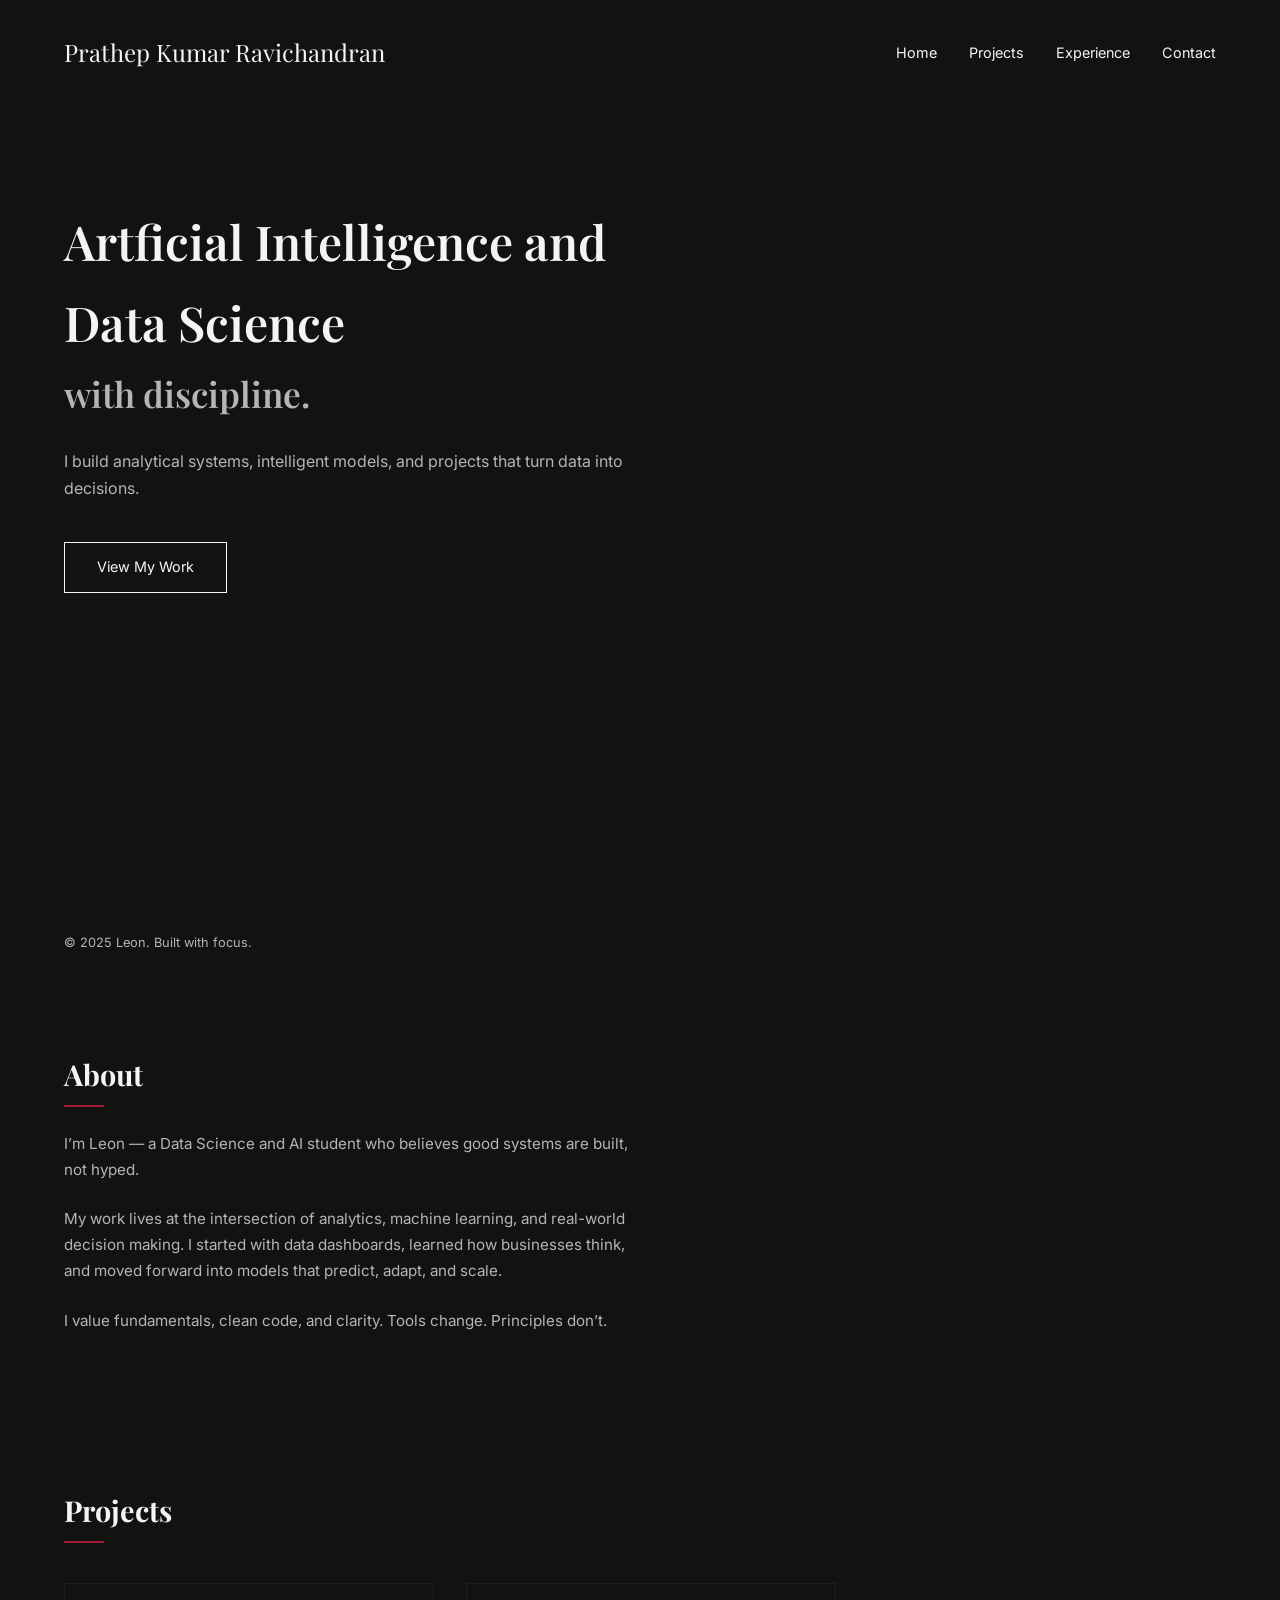
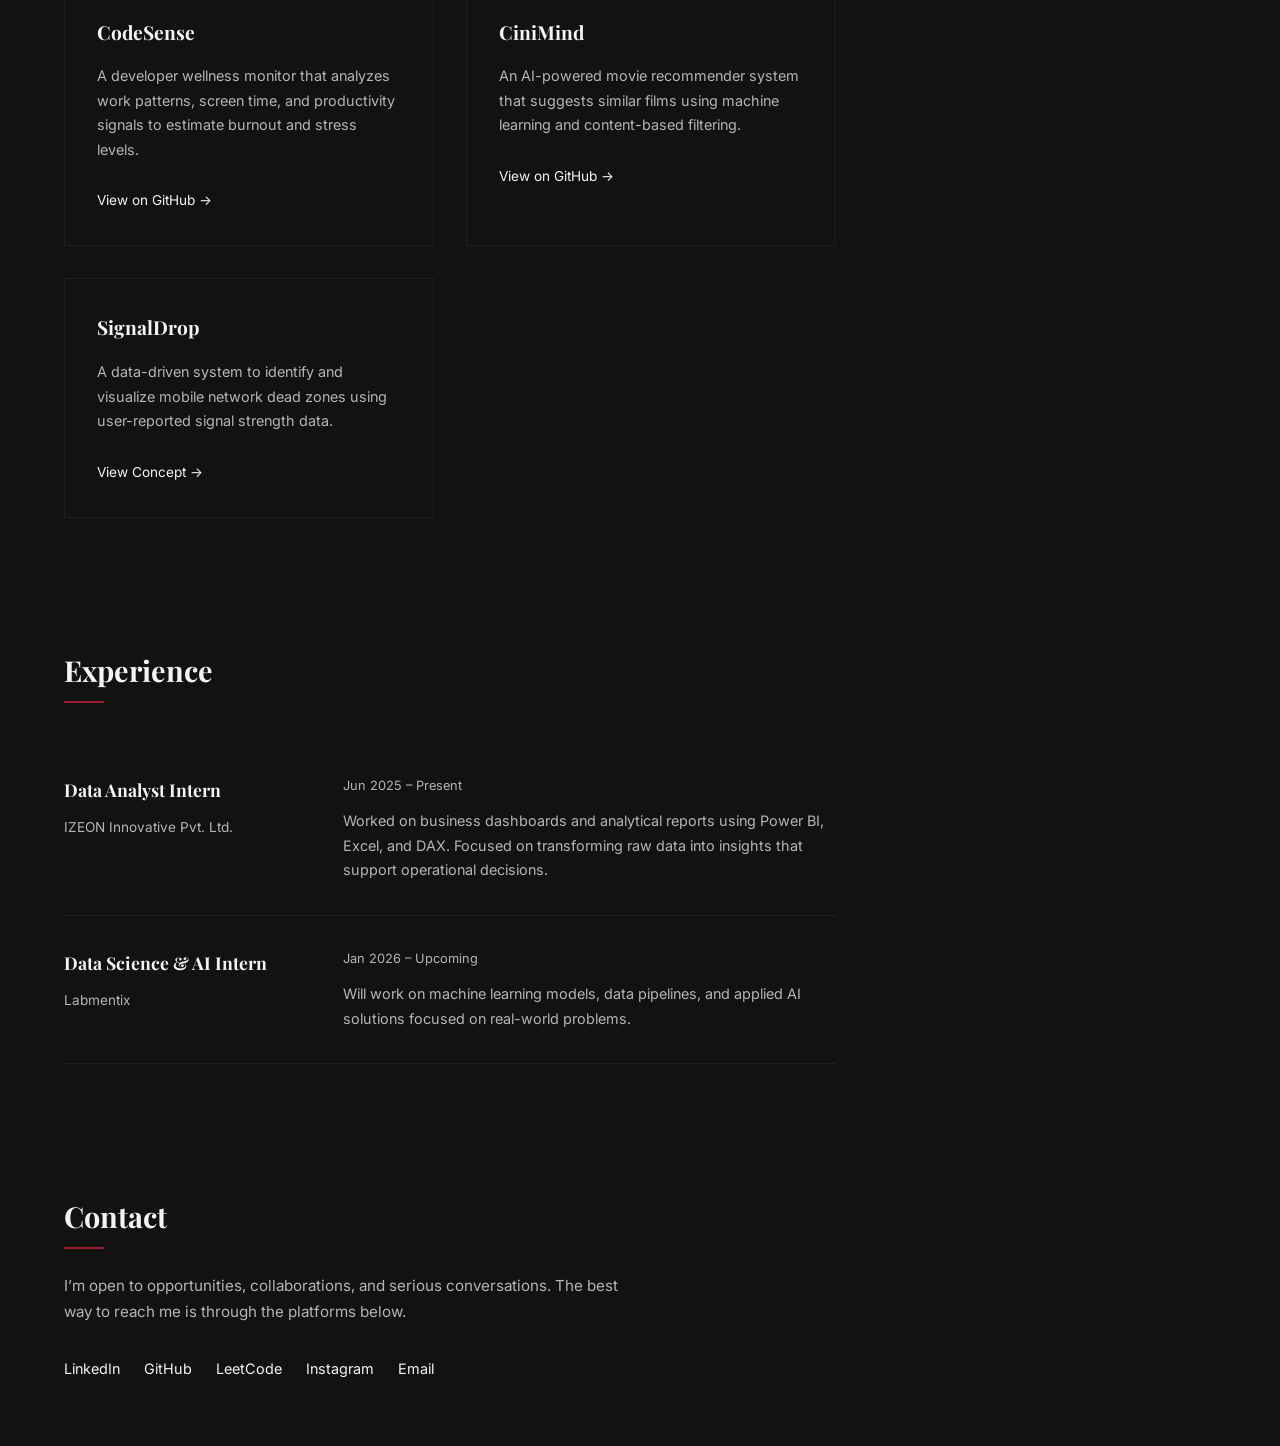
==== index.html @ 2ce1f923 "Update logo to full name" ====
<!DOCTYPE html>
<html lang="en">
<head>
  <meta charset="UTF-8" />
  <meta name="viewport" content="width=device-width, initial-scale=1.0" />
  <title> PK | Data Science & AI</title>

  <!-- Google Fonts -->
  <link rel="preconnect" href="https://fonts.googleapis.com">
  <link rel="preconnect" href="https://fonts.gstatic.com" crossorigin>
  <link href="https://fonts.googleapis.com/css2?family=Inter:wght@300;400;500&family=Playfair+Display:wght@500;600&display=swap" rel="stylesheet">

  <link rel="stylesheet" href="css/style.css" />
</head>
<body>

  <header class="hero">
    <nav class="nav">
      <div class="logo">Prathep Kumar Ravichandran</div>
      <ul class="nav-links">
        <li><a href="#">Home</a></li>
        <li><a href="#">Projects</a></li>
        <li><a href="#">Experience</a></li>
        <li><a href="#">Contact</a></li>
      </ul>
    </nav>

    <section class="hero-content">
      <h1>
        Artficial Intelligence and Data Science 
        <span>with discipline.</span>
      </h1>
      <p>
        I build analytical systems, intelligent models,  
        and projects that turn data into decisions.
      </p>

      <a href="#" class="btn-primary">View My Work</a>
    </section>
  </header>

  <footer class="footer">
    <p>© 2025 Leon. Built with focus.</p>
  </footer>

</body>
</html>
<section class="about">
  <h2>About</h2>

  <p>
    I’m Leon — a Data Science and AI student who believes
    good systems are built, not hyped.
  </p>

  <p>
    My work lives at the intersection of analytics, machine learning,
    and real-world decision making. I started with data dashboards,
    learned how businesses think, and moved forward into models
    that predict, adapt, and scale.
  </p>

  <p>
    I value fundamentals, clean code, and clarity.
    Tools change. Principles don’t.
  </p>
</section>
<section class="projects">
  <h2>Projects</h2>

  <div class="project-list">

    <div class="project-card">
      <h3>CodeSense</h3>
      <p>
        A developer wellness monitor that analyzes work patterns,
        screen time, and productivity signals to estimate burnout
        and stress levels.
      </p>
      <a href="#" target="_blank">View on GitHub →</a>
    </div>

    <div class="project-card">
      <h3>CiniMind</h3>
      <p>
        An AI-powered movie recommender system that suggests
        similar films using machine learning and content-based filtering.
      </p>
      <a href="https://github.com/Pradxpk-88/CiniMind---AI-Movie-Recomender" target="_blank">
        View on GitHub →
      </a>
    </div>

    <div class="project-card">
      <h3>SignalDrop</h3>
      <p>
        A data-driven system to identify and visualize mobile
        network dead zones using user-reported signal strength data.
      </p>
      <a href="#" target="_blank">View Concept →</a>
    </div>

  </div>
</section>
<section class="experience">
  <h2>Experience</h2>

  <div class="experience-item">
    <div class="exp-left">
      <h3>Data Analyst Intern</h3>
      <span>IZEON Innovative Pvt. Ltd.</span>
    </div>
    <div class="exp-right">
      <span class="exp-date">Jun 2025 – Present</span>
      <p>
        Worked on business dashboards and analytical reports using
        Power BI, Excel, and DAX. Focused on transforming raw data
        into insights that support operational decisions.
      </p>
    </div>
  </div>

  <div class="experience-item">
    <div class="exp-left">
      <h3>Data Science & AI Intern</h3>
      <span>Labmentix</span>
    </div>
    <div class="exp-right">
      <span class="exp-date">Jan 2026 – Upcoming</span>
      <p>
        Will work on machine learning models, data pipelines,
        and applied AI solutions focused on real-world problems.
      </p>
    </div>
  </div>

</section>
<section class="contact">
  <h2>Contact</h2>

  <p>
    I’m open to opportunities, collaborations, and serious conversations.
    The best way to reach me is through the platforms below.
  </p>

  <div class="contact-links">
    <a href="https://linkedin.com/in/prathep-kumar-465734292" target="_blank">
      LinkedIn
    </a>

    <a href="https://github.com/LeonX-PK" target="_blank">
      GitHub
    </a>

    <a href="https://leetcode.com/u/Prathep_kumar08-/" target="_blank">
      LeetCode
    </a>

    <a href="https://www.instagram.com/pradxpk._/" target="_blank">
      Instagram
    </a>

    <a href="mailto:pradeepkumar.pk8912@gmail.com">
      Email
    </a>
  </div>
</section>
---- css/style.css ----
/* ------------------
   Color System
------------------- */
:root {
  --black: #121212;
  --white: #F4F4F4;
  --red:   #9E1B32;
  --gray:  #B5B5B5;
}

/* ------------------
   Base Reset
------------------- */
* {
  margin: 0;
  padding: 0;
  box-sizing: border-box;
}

body {
  background-color: var(--black);
  color: var(--white);
  font-family: 'Inter', sans-serif;
  line-height: 1.7;
}

/* ------------------
   Navigation
------------------- */
.nav {
  display: flex;
  justify-content: space-between;
  align-items: center;
  padding: 2rem 4rem;
}

.logo {
  font-family: 'Playfair Display', serif;
  font-size: 1.5rem;
}

.nav-links {
  list-style: none;
  display: flex;
  gap: 2rem;
}

.nav-links a {
  text-decoration: none;
  color: var(--white);
  font-size: 0.9rem;
  position: relative;
}

.nav-links a::after {
  content: "";
  position: absolute;
  left: 0;
  bottom: -4px;
  width: 0;
  height: 1px;
  background-color: var(--red);
  transition: width 0.3s ease;
}

.nav-links a:hover::after {
  width: 100%;
}

/* ------------------
   Hero Section
------------------- */
.hero {
  min-height: 100vh;
}

.hero-content {
  max-width: 700px;
  padding: 6rem 4rem;
}

.hero-content h1 {
  font-family: 'Playfair Display', serif;
  font-size: 3rem;
  font-weight: 600;
  margin-bottom: 1.5rem;
}

.hero-content h1 span {
  display: block;
  color: var(--gray);
  font-size: 2.2rem;
}

.hero-content p {
  font-size: 1rem;
  color: var(--gray);
  margin-bottom: 2.5rem;
}

/* ------------------
   Button
------------------- */
.btn-primary {
  display: inline-block;
  padding: 0.75rem 2rem;
  border: 1px solid var(--white);
  color: var(--white);
  text-decoration: none;
  font-size: 0.9rem;
  transition: all 0.3s ease;
}

.btn-primary:hover {
  border-color: var(--red);
  color: var(--red);
}

/* ------------------
   Footer
------------------- */
.footer {
  padding: 2rem 4rem;
  font-size: 0.8rem;
  color: var(--gray);
}
/* ------------------
   About Section
------------------- */
.about {
  max-width: 700px;
  padding: 4rem;
}

.about h2 {
  font-family: 'Playfair Display', serif;
  font-size: 1.8rem;
  margin-bottom: 2rem;
  position: relative;
}

.about h2::after {
  content: "";
  position: absolute;
  left: 0;
  bottom: -8px;
  width: 40px;
  height: 2px;
  background-color: var(--red);
}

.about p {
  margin-bottom: 1.5rem;
  font-size: 0.95rem;
  color: var(--gray);
}
/* ------------------
   Projects Section
------------------- */
.projects {
  max-width: 900px;
  padding: 4rem;
}

.projects h2 {
  font-family: 'Playfair Display', serif;
  font-size: 1.8rem;
  margin-bottom: 3rem;
  position: relative;
}

.projects h2::after {
  content: "";
  position: absolute;
  left: 0;
  bottom: -8px;
  width: 40px;
  height: 2px;
  background-color: var(--red);
}

.project-list {
  display: grid;
  grid-template-columns: repeat(auto-fit, minmax(260px, 1fr));
  gap: 2rem;
}

.project-card {
  border: 1px solid #1f1f1f;
  padding: 2rem;
  transition: border-color 0.3s ease;
}

.project-card:hover {
  border-color: var(--red);
}

.project-card h3 {
  font-family: 'Playfair Display', serif;
  font-size: 1.2rem;
  margin-bottom: 1rem;
}

.project-card p {
  font-size: 0.9rem;
  color: var(--gray);
  margin-bottom: 1.5rem;
}

.project-card a {
  text-decoration: none;
  color: var(--white);
  font-size: 0.85rem;
  position: relative;
}

.project-card a::after {
  content: "";
  position: absolute;
  left: 0;
  bottom: -3px;
  width: 0;
  height: 1px;
  background-color: var(--red);
  transition: width 0.3s ease;
}

.project-card a:hover::after {
  width: 100%;
}
/* ------------------
   Experience Section
------------------- */
.experience {
  max-width: 900px;
  padding: 4rem;
}

.experience h2 {
  font-family: 'Playfair Display', serif;
  font-size: 1.8rem;
  margin-bottom: 3rem;
  position: relative;
}

.experience h2::after {
  content: "";
  position: absolute;
  left: 0;
  bottom: -8px;
  width: 40px;
  height: 2px;
  background-color: var(--red);
}

.experience-item {
  display: grid;
  grid-template-columns: 1fr 2fr;
  gap: 2rem;
  padding: 2rem 0;
  border-bottom: 1px solid #1f1f1f;
}

.exp-left h3 {
  font-family: 'Playfair Display', serif;
  font-size: 1.1rem;
  margin-bottom: 0.5rem;
}

.exp-left span {
  font-size: 0.85rem;
  color: var(--gray);
}

.exp-date {
  display: block;
  font-size: 0.8rem;
  color: var(--gray);
  margin-bottom: 0.8rem;
}

.exp-right p {
  font-size: 0.9rem;
  color: var(--gray);
}
/* ------------------
   Contact Section
------------------- */
.contact {
  max-width: 700px;
  padding: 4rem;
}

.contact h2 {
  font-family: 'Playfair Display', serif;
  font-size: 1.8rem;
  margin-bottom: 2rem;
  position: relative;
}

.contact h2::after {
  content: "";
  position: absolute;
  left: 0;
  bottom: -8px;
  width: 40px;
  height: 2px;
  background-color: var(--red);
}

.contact p {
  font-size: 0.95rem;
  color: var(--gray);
  margin-bottom: 2rem;
}

.contact-links {
  display: flex;
  flex-wrap: wrap;
  gap: 1.5rem;
}

.contact-links a {
  text-decoration: none;
  font-size: 0.9rem;
  color: var(--white);
  border-bottom: 1px solid transparent;
  transition: all 0.3s ease;
}

.contact-links a:hover {
  color: var(--red);
  border-bottom-color: var(--red);
}
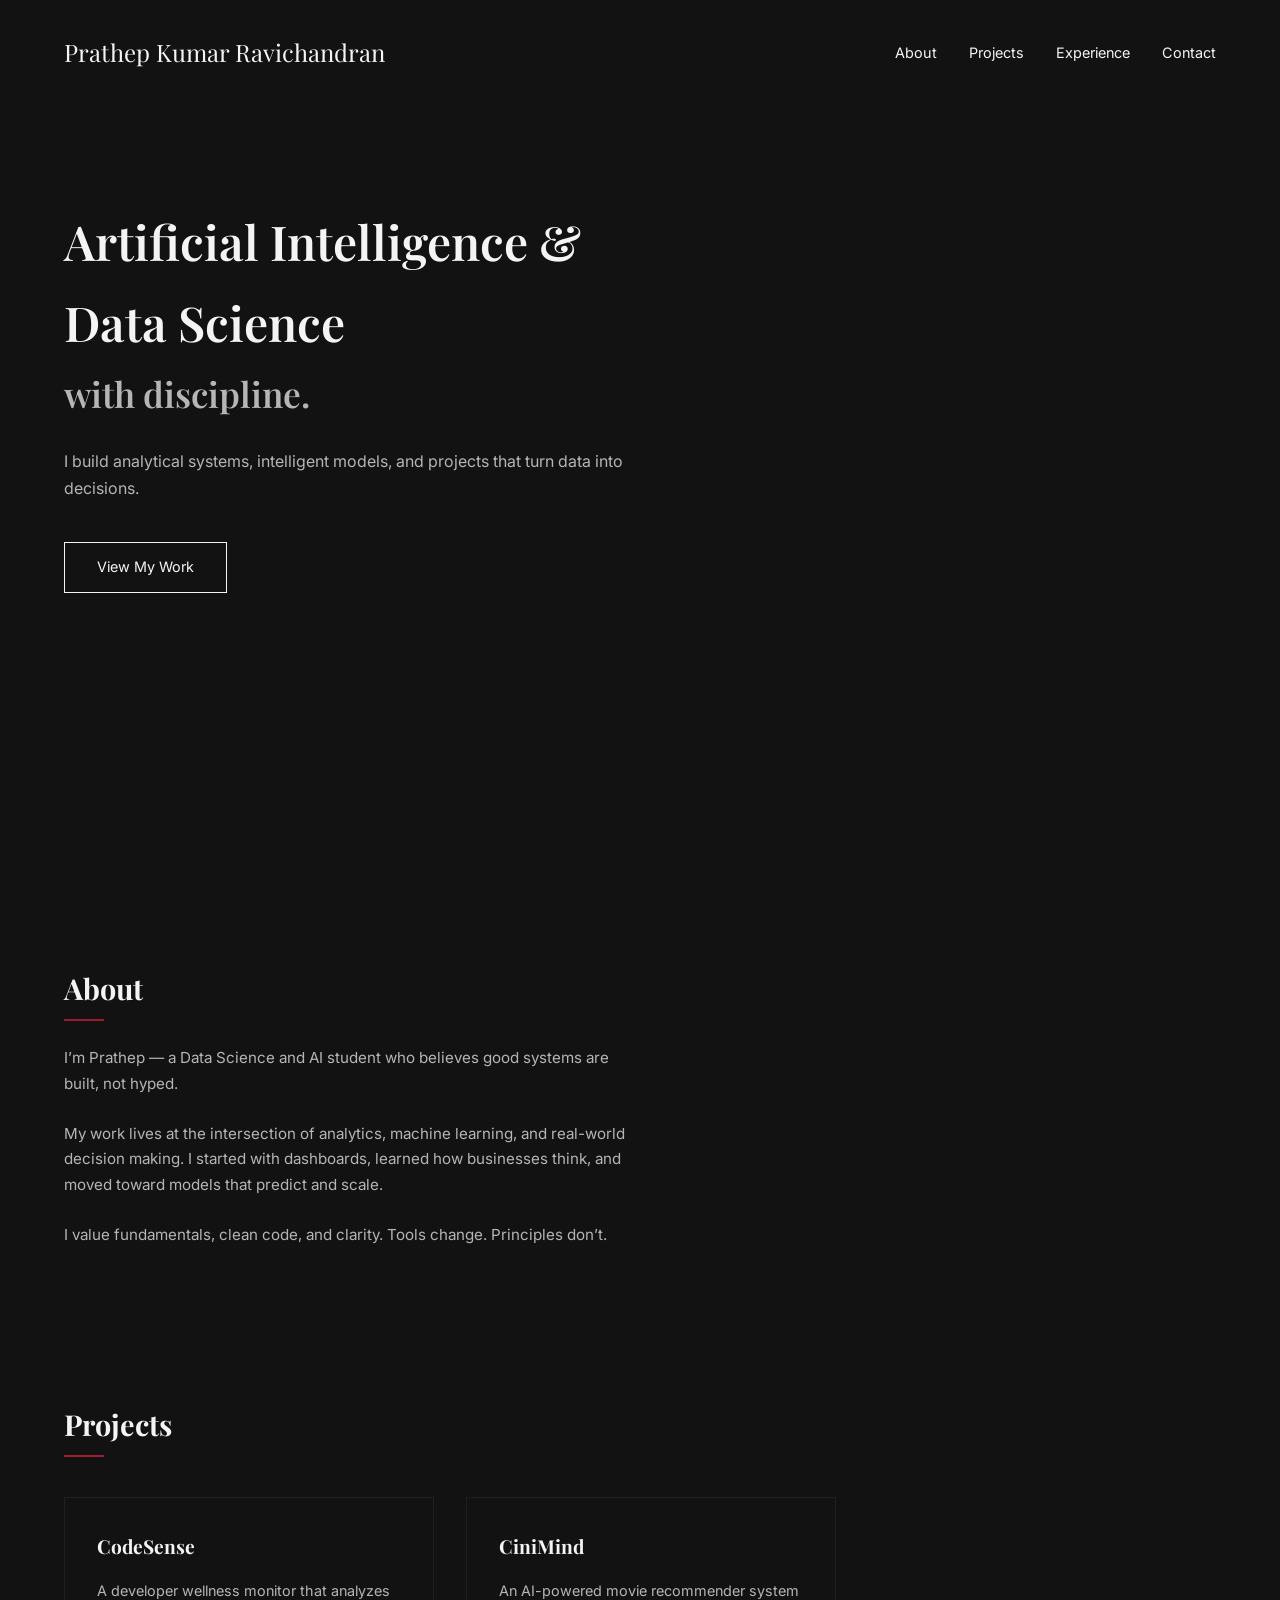
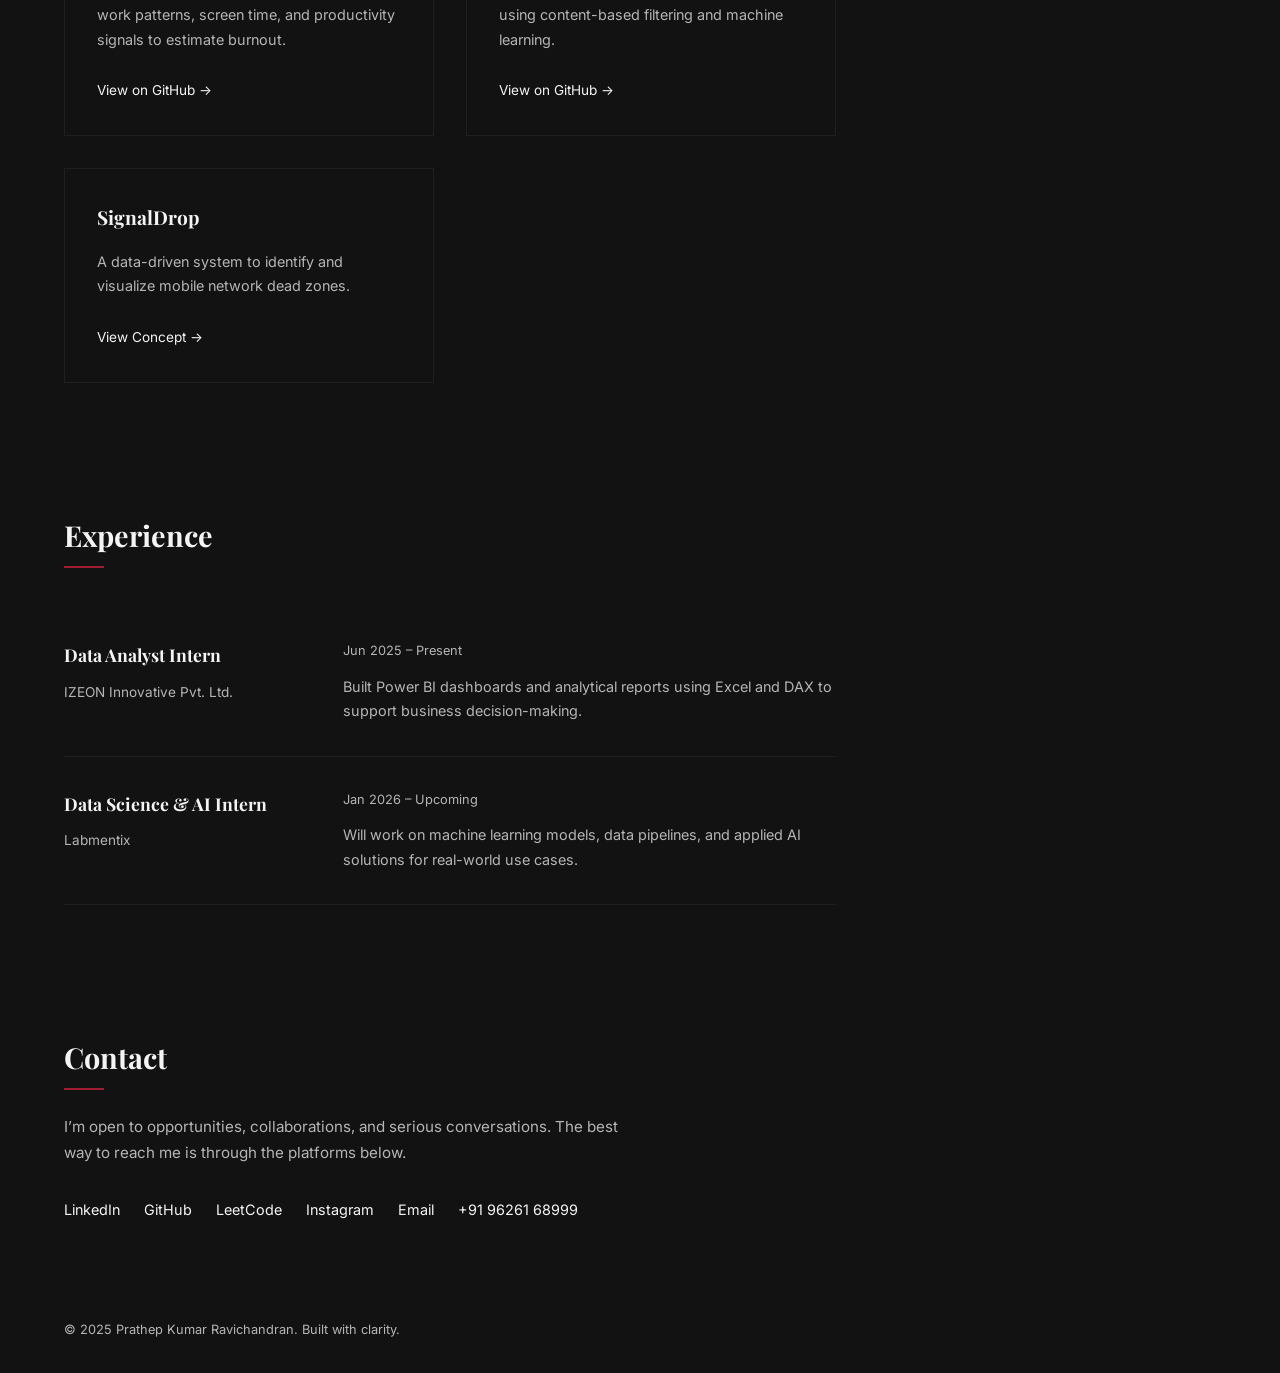
==== commit 2b4f97ce: "Fix HTML structure and polish content" ====
--- a/index.html
+++ b/index.html
@@ -3,7 +3,10 @@
 <head>
   <meta charset="UTF-8" />
   <meta name="viewport" content="width=device-width, initial-scale=1.0" />
-  <title> PK | Data Science & AI</title>
+
+  <title>Prathep Kumar Ravichandran | Data Science & AI</title>
+
+  <meta name="description" content="Prathep Kumar Ravichandran — Data Science and AI student building analytical systems, machine learning models, and real-world data solutions." />
 
   <!-- Google Fonts -->
   <link rel="preconnect" href="https://fonts.googleapis.com">
@@ -12,156 +15,151 @@
 
   <link rel="stylesheet" href="css/style.css" />
 </head>
+
 <body>
 
+  <!-- HERO -->
   <header class="hero">
     <nav class="nav">
       <div class="logo">Prathep Kumar Ravichandran</div>
       <ul class="nav-links">
-        <li><a href="#">Home</a></li>
-        <li><a href="#">Projects</a></li>
-        <li><a href="#">Experience</a></li>
-        <li><a href="#">Contact</a></li>
+        <li><a href="#about">About</a></li>
+        <li><a href="#projects">Projects</a></li>
+        <li><a href="#experience">Experience</a></li>
+        <li><a href="#contact">Contact</a></li>
       </ul>
     </nav>
 
     <section class="hero-content">
       <h1>
-        Artficial Intelligence and Data Science 
+        Artificial Intelligence & Data Science
         <span>with discipline.</span>
       </h1>
       <p>
-        I build analytical systems, intelligent models,  
+        I build analytical systems, intelligent models,
         and projects that turn data into decisions.
       </p>
 
-      <a href="#" class="btn-primary">View My Work</a>
+      <a href="#projects" class="btn-primary">View My Work</a>
     </section>
   </header>
 
+  <!-- ABOUT -->
+  <section class="about" id="about">
+    <h2>About</h2>
+
+    <p>
+      I’m Prathep — a Data Science and AI student who believes
+      good systems are built, not hyped.
+    </p>
+
+    <p>
+      My work lives at the intersection of analytics, machine learning,
+      and real-world decision making. I started with dashboards,
+      learned how businesses think, and moved toward models
+      that predict and scale.
+    </p>
+
+    <p>
+      I value fundamentals, clean code, and clarity.
+      Tools change. Principles don’t.
+    </p>
+  </section>
+
+  <!-- PROJECTS -->
+  <section class="projects" id="projects">
+    <h2>Projects</h2>
+
+    <div class="project-list">
+
+      <div class="project-card">
+        <h3>CodeSense</h3>
+        <p>
+          A developer wellness monitor that analyzes work patterns,
+          screen time, and productivity signals to estimate burnout.
+        </p>
+        <a href="#" target="_blank">View on GitHub →</a>
+      </div>
+
+      <div class="project-card">
+        <h3>CiniMind</h3>
+        <p>
+          An AI-powered movie recommender system using
+          content-based filtering and machine learning.
+        </p>
+        <a href="https://github.com/Pradxpk-88/CiniMind---AI-Movie-Recomender" target="_blank">
+          View on GitHub →
+        </a>
+      </div>
+
+      <div class="project-card">
+        <h3>SignalDrop</h3>
+        <p>
+          A data-driven system to identify and visualize
+          mobile network dead zones.
+        </p>
+        <a href="#" target="_blank">View Concept →</a>
+      </div>
+
+    </div>
+  </section>
+
+  <!-- EXPERIENCE -->
+  <section class="experience" id="experience">
+    <h2>Experience</h2>
+
+    <div class="experience-item">
+      <div class="exp-left">
+        <h3>Data Analyst Intern</h3>
+        <span>IZEON Innovative Pvt. Ltd.</span>
+      </div>
+      <div class="exp-right">
+        <span class="exp-date">Jun 2025 – Present</span>
+        <p>
+          Built Power BI dashboards and analytical reports using
+          Excel and DAX to support business decision-making.
+        </p>
+      </div>
+    </div>
+
+    <div class="experience-item">
+      <div class="exp-left">
+        <h3>Data Science & AI Intern</h3>
+        <span>Labmentix</span>
+      </div>
+      <div class="exp-right">
+        <span class="exp-date">Jan 2026 – Upcoming</span>
+        <p>
+          Will work on machine learning models, data pipelines,
+          and applied AI solutions for real-world use cases.
+        </p>
+      </div>
+    </div>
+  </section>
+
+  <!-- CONTACT -->
+  <section class="contact" id="contact">
+    <h2>Contact</h2>
+
+    <p>
+      I’m open to opportunities, collaborations, and serious conversations.
+      The best way to reach me is through the platforms below.
+    </p>
+
+    <div class="contact-links">
+      <a href="https://linkedin.com/in/prathep-kumar-465734292" target="_blank">LinkedIn</a>
+      <a href="https://github.com/LeonX-PK" target="_blank">GitHub</a>
+      <a href="https://leetcode.com/u/Prathep_kumar08-/" target="_blank">LeetCode</a>
+      <a href="https://www.instagram.com/pradxpk._/" target="_blank">Instagram</a>
+      <a href="mailto:pradeepkumar.pk8912@gmail.com">Email</a>
+      <a href="tel:+919626168999">+91 96261 68999</a>
+    </div>
+  </section>
+
+  <!-- FOOTER -->
   <footer class="footer">
-    <p>© 2025 Leon. Built with focus.</p>
+    <p>© 2025 Prathep Kumar Ravichandran. Built with clarity.</p>
   </footer>
 
 </body>
 </html>
-<section class="about">
-  <h2>About</h2>
-
-  <p>
-    I’m Leon — a Data Science and AI student who believes
-    good systems are built, not hyped.
-  </p>
-
-  <p>
-    My work lives at the intersection of analytics, machine learning,
-    and real-world decision making. I started with data dashboards,
-    learned how businesses think, and moved forward into models
-    that predict, adapt, and scale.
-  </p>
-
-  <p>
-    I value fundamentals, clean code, and clarity.
-    Tools change. Principles don’t.
-  </p>
-</section>
-<section class="projects">
-  <h2>Projects</h2>
-
-  <div class="project-list">
-
-    <div class="project-card">
-      <h3>CodeSense</h3>
-      <p>
-        A developer wellness monitor that analyzes work patterns,
-        screen time, and productivity signals to estimate burnout
-        and stress levels.
-      </p>
-      <a href="#" target="_blank">View on GitHub →</a>
-    </div>
-
-    <div class="project-card">
-      <h3>CiniMind</h3>
-      <p>
-        An AI-powered movie recommender system that suggests
-        similar films using machine learning and content-based filtering.
-      </p>
-      <a href="https://github.com/Pradxpk-88/CiniMind---AI-Movie-Recomender" target="_blank">
-        View on GitHub →
-      </a>
-    </div>
-
-    <div class="project-card">
-      <h3>SignalDrop</h3>
-      <p>
-        A data-driven system to identify and visualize mobile
-        network dead zones using user-reported signal strength data.
-      </p>
-      <a href="#" target="_blank">View Concept →</a>
-    </div>
-
-  </div>
-</section>
-<section class="experience">
-  <h2>Experience</h2>
-
-  <div class="experience-item">
-    <div class="exp-left">
-      <h3>Data Analyst Intern</h3>
-      <span>IZEON Innovative Pvt. Ltd.</span>
-    </div>
-    <div class="exp-right">
-      <span class="exp-date">Jun 2025 – Present</span>
-      <p>
-        Worked on business dashboards and analytical reports using
-        Power BI, Excel, and DAX. Focused on transforming raw data
-        into insights that support operational decisions.
-      </p>
-    </div>
-  </div>
-
-  <div class="experience-item">
-    <div class="exp-left">
-      <h3>Data Science & AI Intern</h3>
-      <span>Labmentix</span>
-    </div>
-    <div class="exp-right">
-      <span class="exp-date">Jan 2026 – Upcoming</span>
-      <p>
-        Will work on machine learning models, data pipelines,
-        and applied AI solutions focused on real-world problems.
-      </p>
-    </div>
-  </div>
-
-</section>
-<section class="contact">
-  <h2>Contact</h2>
-
-  <p>
-    I’m open to opportunities, collaborations, and serious conversations.
-    The best way to reach me is through the platforms below.
-  </p>
-
-  <div class="contact-links">
-    <a href="https://linkedin.com/in/prathep-kumar-465734292" target="_blank">
-      LinkedIn
-    </a>
-
-    <a href="https://github.com/LeonX-PK" target="_blank">
-      GitHub
-    </a>
-
-    <a href="https://leetcode.com/u/Prathep_kumar08-/" target="_blank">
-      LeetCode
-    </a>
-
-    <a href="https://www.instagram.com/pradxpk._/" target="_blank">
-      Instagram
-    </a>
-
-    <a href="mailto:pradeepkumar.pk8912@gmail.com">
-      Email
-    </a>
-  </div>
-</section>
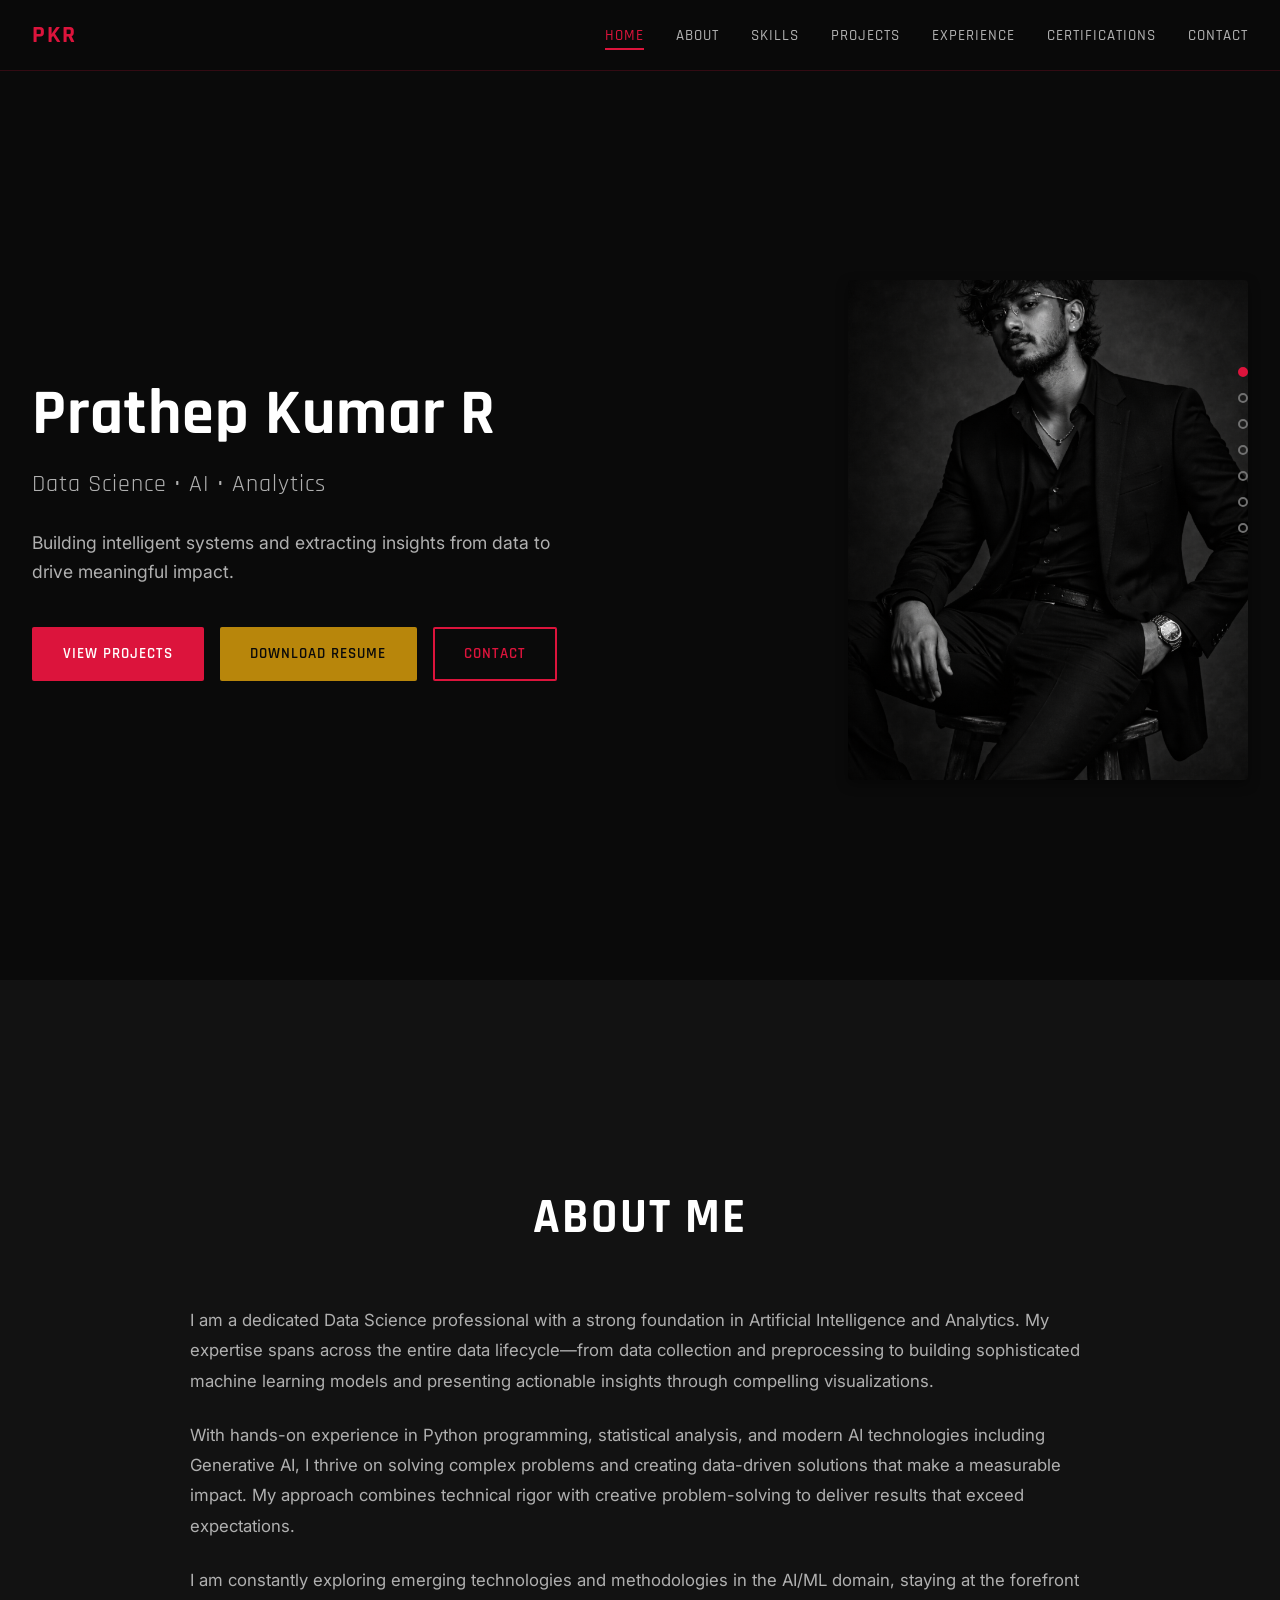
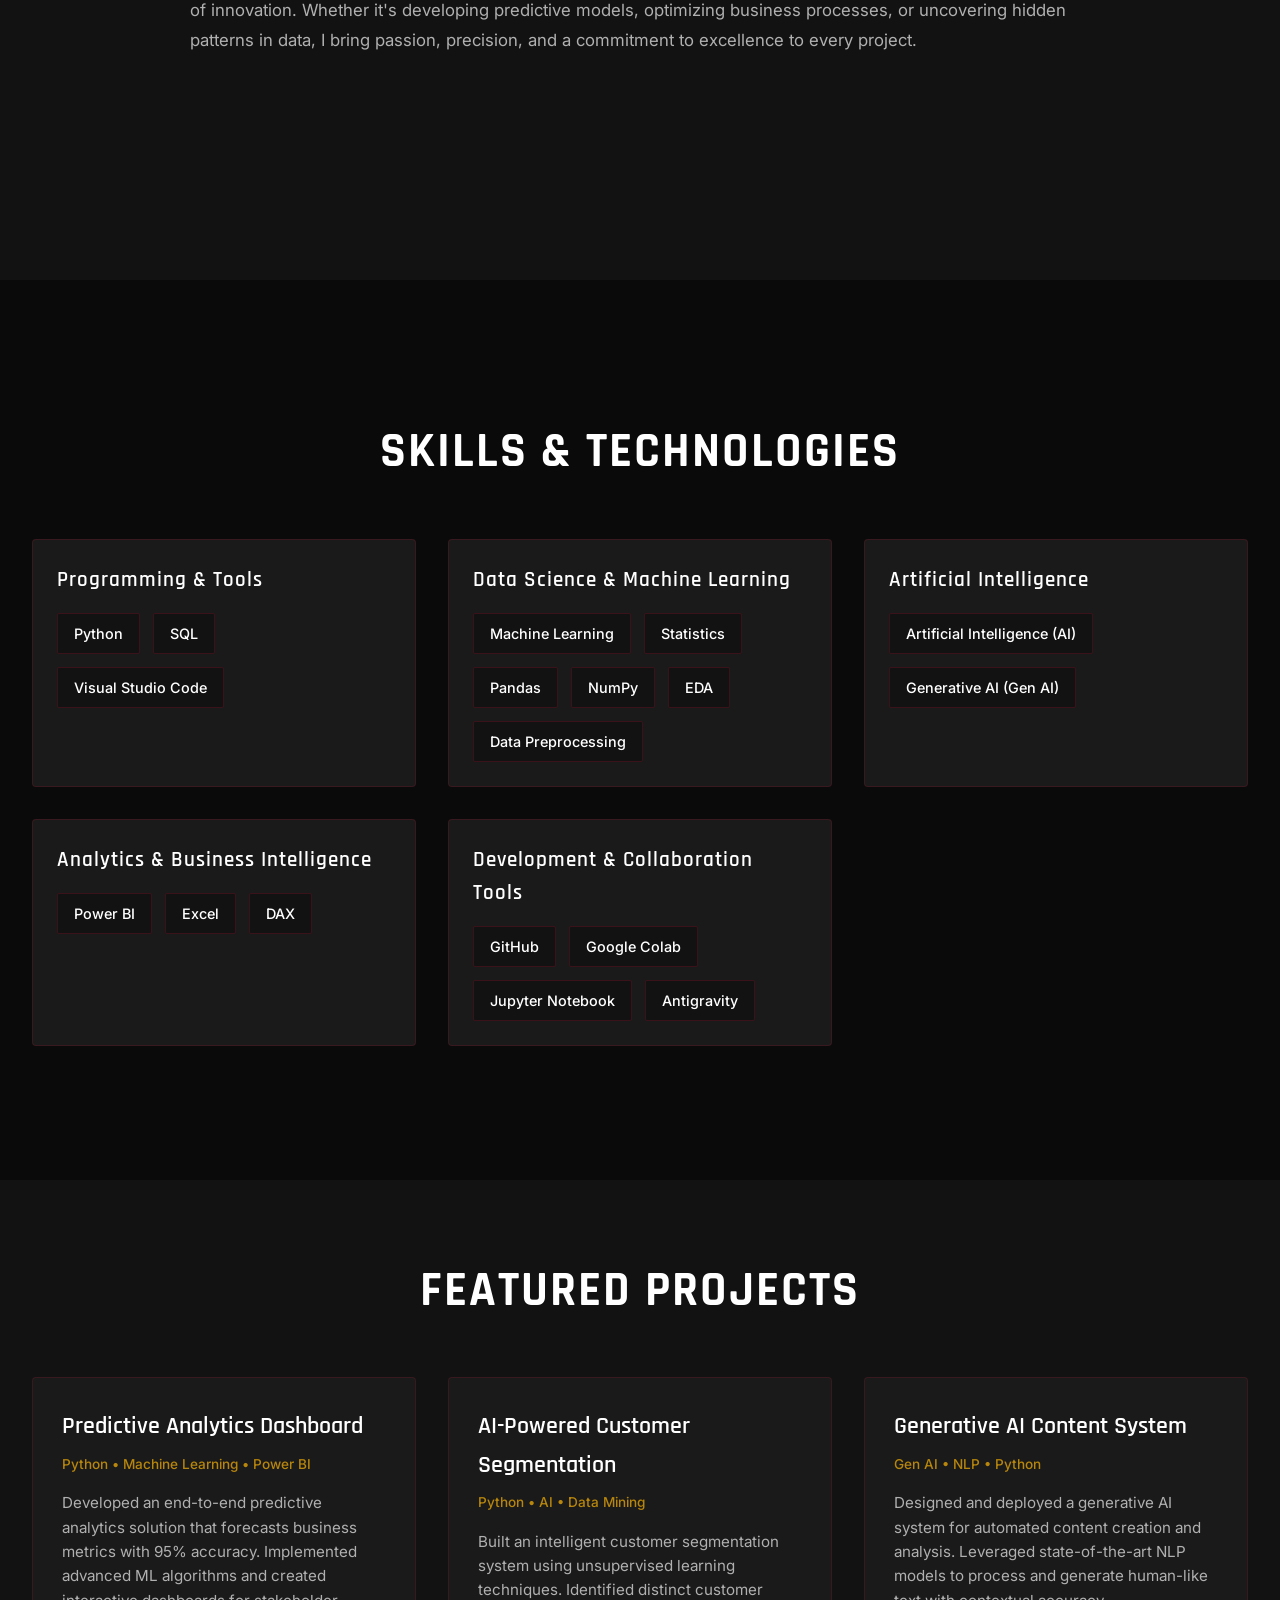
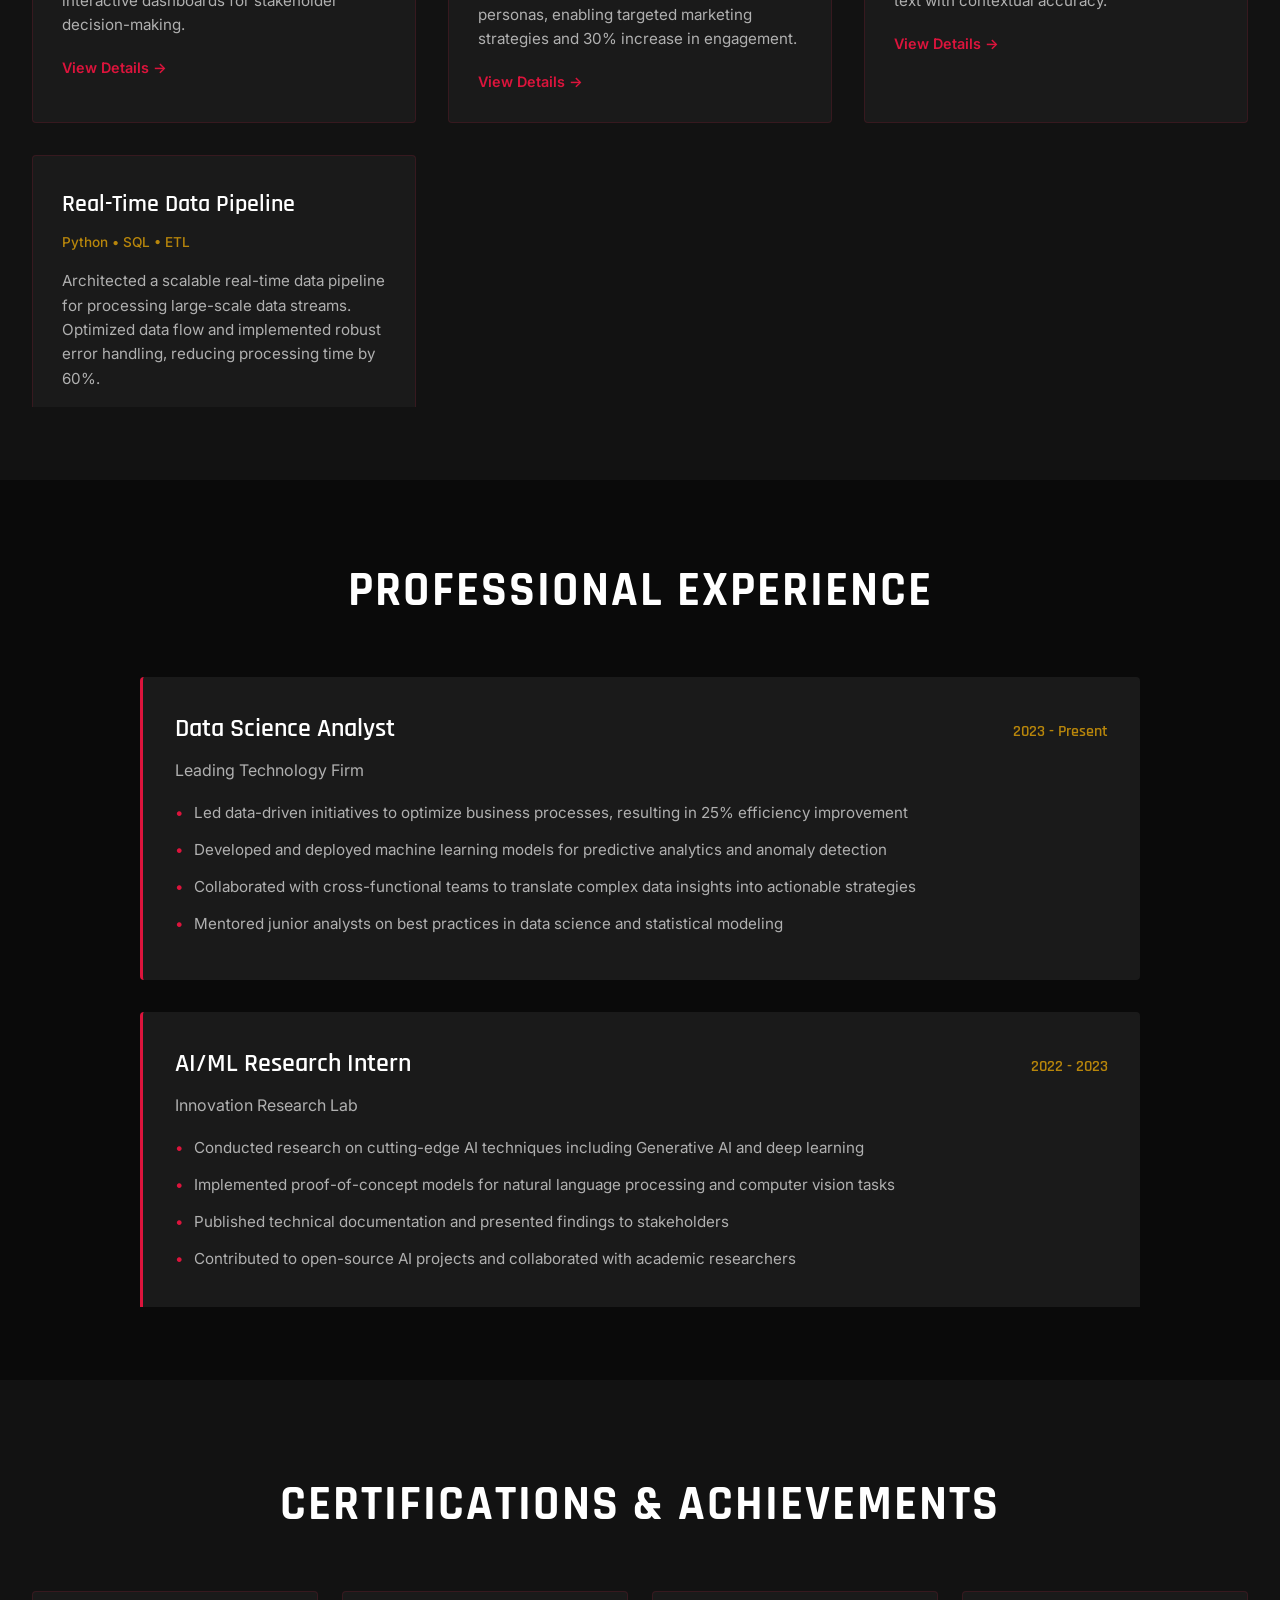
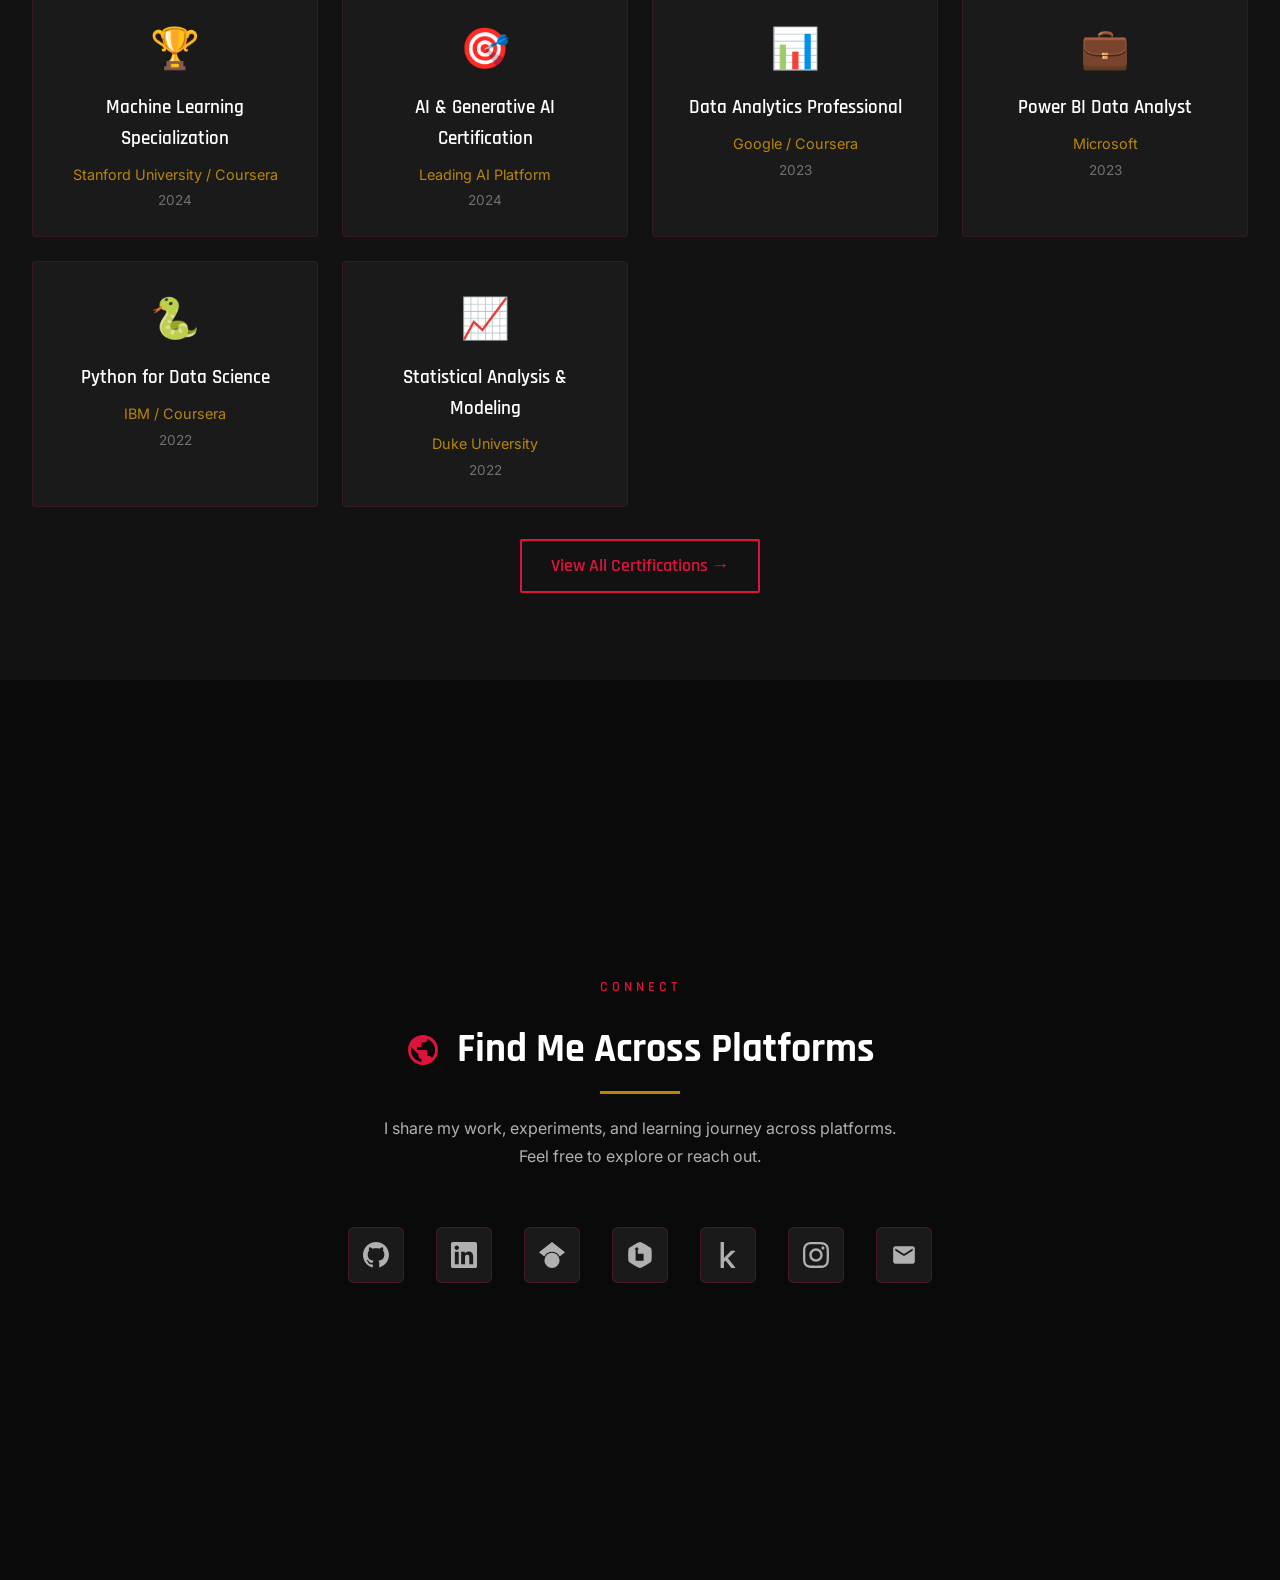
==== commit 2bd888d4: "Update portfolio: Iron Spider theme with section-based navigation" ====
--- a/index.html
+++ b/index.html
@@ -1,165 +1,434 @@
 <!DOCTYPE html>
 <html lang="en">
+
 <head>
-  <meta charset="UTF-8" />
-  <meta name="viewport" content="width=device-width, initial-scale=1.0" />
-
-  <title>Prathep Kumar Ravichandran | Data Science & AI</title>
-
-  <meta name="description" content="Prathep Kumar Ravichandran — Data Science and AI student building analytical systems, machine learning models, and real-world data solutions." />
-
-  <!-- Google Fonts -->
-  <link rel="preconnect" href="https://fonts.googleapis.com">
-  <link rel="preconnect" href="https://fonts.gstatic.com" crossorigin>
-  <link href="https://fonts.googleapis.com/css2?family=Inter:wght@300;400;500&family=Playfair+Display:wght@500;600&display=swap" rel="stylesheet">
-
-  <link rel="stylesheet" href="css/style.css" />
+    <meta charset="UTF-8">
+    <meta name="viewport" content="width=device-width, initial-scale=1.0">
+    <meta name="description" content="Pradeep Kumar R - Data Science, AI, and Analytics Portfolio">
+    <meta name="keywords" content="Data Science, AI, Analytics, Machine Learning, Python, Portfolio">
+    <meta name="author" content="Pradeep Kumar R">
+    <title>Prathep Kumar R | Data Science • AI • Analytics</title>
+    <link rel="preconnect" href="https://fonts.googleapis.com">
+    <link rel="preconnect" href="https://fonts.gstatic.com" crossorigin>
+    <link
+        href="https://fonts.googleapis.com/css2?family=Rajdhani:wght@300;400;500;600;700&family=Inter:wght@300;400;500;600;700&display=swap"
+        rel="stylesheet">
+    <link rel="stylesheet" href="styles.css">
 </head>
 
 <body>
-
-  <!-- HERO -->
-  <header class="hero">
-    <nav class="nav">
-      <div class="logo">Prathep Kumar Ravichandran</div>
-      <ul class="nav-links">
-        <li><a href="#about">About</a></li>
-        <li><a href="#projects">Projects</a></li>
-        <li><a href="#experience">Experience</a></li>
-        <li><a href="#contact">Contact</a></li>
-      </ul>
+    <!-- Navigation -->
+    <nav id="main-nav" class="nav-bar">
+        <div class="nav-container">
+            <div class="nav-logo">PKR</div>
+            <button class="nav-toggle" id="nav-toggle" aria-label="Toggle navigation">
+                <span></span>
+                <span></span>
+                <span></span>
+            </button>
+            <ul class="nav-menu" id="nav-menu">
+                <li><a href="#home" class="nav-link active" data-section="home">Home</a></li>
+                <li><a href="#about" class="nav-link" data-section="about">About</a></li>
+                <li><a href="#skills" class="nav-link" data-section="skills">Skills</a></li>
+                <li><a href="#projects" class="nav-link" data-section="projects">Projects</a></li>
+                <li><a href="#experience" class="nav-link" data-section="experience">Experience</a></li>
+                <li><a href="#certifications" class="nav-link" data-section="certifications">Certifications</a></li>
+                <li><a href="#contact" class="nav-link" data-section="contact">Contact</a></li>
+            </ul>
+        </div>
     </nav>
 
-    <section class="hero-content">
-      <h1>
-        Artificial Intelligence & Data Science
-        <span>with discipline.</span>
-      </h1>
-      <p>
-        I build analytical systems, intelligent models,
-        and projects that turn data into decisions.
-      </p>
-
-      <a href="#projects" class="btn-primary">View My Work</a>
-    </section>
-  </header>
-
-  <!-- ABOUT -->
-  <section class="about" id="about">
-    <h2>About</h2>
-
-    <p>
-      I’m Prathep — a Data Science and AI student who believes
-      good systems are built, not hyped.
-    </p>
-
-    <p>
-      My work lives at the intersection of analytics, machine learning,
-      and real-world decision making. I started with dashboards,
-      learned how businesses think, and moved toward models
-      that predict and scale.
-    </p>
-
-    <p>
-      I value fundamentals, clean code, and clarity.
-      Tools change. Principles don’t.
-    </p>
-  </section>
-
-  <!-- PROJECTS -->
-  <section class="projects" id="projects">
-    <h2>Projects</h2>
-
-    <div class="project-list">
-
-      <div class="project-card">
-        <h3>CodeSense</h3>
-        <p>
-          A developer wellness monitor that analyzes work patterns,
-          screen time, and productivity signals to estimate burnout.
-        </p>
-        <a href="#" target="_blank">View on GitHub →</a>
-      </div>
-
-      <div class="project-card">
-        <h3>CiniMind</h3>
-        <p>
-          An AI-powered movie recommender system using
-          content-based filtering and machine learning.
-        </p>
-        <a href="https://github.com/Pradxpk-88/CiniMind---AI-Movie-Recomender" target="_blank">
-          View on GitHub →
-        </a>
-      </div>
-
-      <div class="project-card">
-        <h3>SignalDrop</h3>
-        <p>
-          A data-driven system to identify and visualize
-          mobile network dead zones.
-        </p>
-        <a href="#" target="_blank">View Concept →</a>
-      </div>
-
+    <!-- Section Indicators -->
+    <div class="section-indicators">
+        <button class="indicator active" data-section="home" aria-label="Navigate to Home"></button>
+        <button class="indicator" data-section="about" aria-label="Navigate to About"></button>
+        <button class="indicator" data-section="skills" aria-label="Navigate to Skills"></button>
+        <button class="indicator" data-section="projects" aria-label="Navigate to Projects"></button>
+        <button class="indicator" data-section="experience" aria-label="Navigate to Experience"></button>
+        <button class="indicator" data-section="certifications" aria-label="Navigate to Certifications"></button>
+        <button class="indicator" data-section="contact" aria-label="Navigate to Contact"></button>
     </div>
-  </section>
-
-  <!-- EXPERIENCE -->
-  <section class="experience" id="experience">
-    <h2>Experience</h2>
-
-    <div class="experience-item">
-      <div class="exp-left">
-        <h3>Data Analyst Intern</h3>
-        <span>IZEON Innovative Pvt. Ltd.</span>
-      </div>
-      <div class="exp-right">
-        <span class="exp-date">Jun 2025 – Present</span>
-        <p>
-          Built Power BI dashboards and analytical reports using
-          Excel and DAX to support business decision-making.
-        </p>
-      </div>
-    </div>
-
-    <div class="experience-item">
-      <div class="exp-left">
-        <h3>Data Science & AI Intern</h3>
-        <span>Labmentix</span>
-      </div>
-      <div class="exp-right">
-        <span class="exp-date">Jan 2026 – Upcoming</span>
-        <p>
-          Will work on machine learning models, data pipelines,
-          and applied AI solutions for real-world use cases.
-        </p>
-      </div>
-    </div>
-  </section>
-
-  <!-- CONTACT -->
-  <section class="contact" id="contact">
-    <h2>Contact</h2>
-
-    <p>
-      I’m open to opportunities, collaborations, and serious conversations.
-      The best way to reach me is through the platforms below.
-    </p>
-
-    <div class="contact-links">
-      <a href="https://linkedin.com/in/prathep-kumar-465734292" target="_blank">LinkedIn</a>
-      <a href="https://github.com/LeonX-PK" target="_blank">GitHub</a>
-      <a href="https://leetcode.com/u/Prathep_kumar08-/" target="_blank">LeetCode</a>
-      <a href="https://www.instagram.com/pradxpk._/" target="_blank">Instagram</a>
-      <a href="mailto:pradeepkumar.pk8912@gmail.com">Email</a>
-      <a href="tel:+919626168999">+91 96261 68999</a>
-    </div>
-  </section>
-
-  <!-- FOOTER -->
-  <footer class="footer">
-    <p>© 2025 Prathep Kumar Ravichandran. Built with clarity.</p>
-  </footer>
-
+
+    <!-- Main Content -->
+    <main id="main-content">
+
+        <!-- Home Section -->
+        <section id="home" class="section active">
+            <div class="section-content">
+                <div class="hero-container">
+                    <div class="hero-text">
+                        <h1 class="hero-title">
+                            <span class="title-name">Prathep Kumar R</span>
+                        </h1>
+                        <p class="hero-subtitle">Data Science • AI • Analytics</p>
+                        <p class="hero-intro">
+                            Building intelligent systems and extracting insights from data to drive meaningful impact.
+                        </p>
+                        <div class="hero-buttons">
+                            <a href="#projects" class="btn btn-primary" id="view-projects-btn">View Projects</a>
+                            <a href="#" class="btn btn-secondary" id="download-resume-btn">Download Resume</a>
+                            <a href="#contact" class="btn btn-outline" id="contact-btn">Contact</a>
+                        </div>
+                    </div>
+                    <div class="hero-image">
+                        <div class="image-wrapper">
+                            <img src="assets/images/profile.jpg" alt="Prathep Kumar R - Professional Portrait"
+                                class="profile-photo">
+                        </div>
+                    </div>
+                </div>
+            </div>
+        </section>
+
+        <!-- About Section -->
+        <section id="about" class="section">
+            <div class="section-content">
+                <h2 class="section-title">About Me</h2>
+                <div class="about-container">
+                    <div class="about-text">
+                        <p class="about-paragraph">
+                            I am a dedicated Data Science professional with a strong foundation in Artificial
+                            Intelligence and Analytics.
+                            My expertise spans across the entire data lifecycle—from data collection and preprocessing
+                            to building sophisticated
+                            machine learning models and presenting actionable insights through compelling
+                            visualizations.
+                        </p>
+                        <p class="about-paragraph">
+                            With hands-on experience in Python programming, statistical analysis, and modern AI
+                            technologies including Generative AI,
+                            I thrive on solving complex problems and creating data-driven solutions that make a
+                            measurable impact. My approach combines
+                            technical rigor with creative problem-solving to deliver results that exceed expectations.
+                        </p>
+                        <p class="about-paragraph">
+                            I am constantly exploring emerging technologies and methodologies in the AI/ML domain,
+                            staying at the forefront of
+                            innovation. Whether it's developing predictive models, optimizing business processes, or
+                            uncovering hidden patterns in data,
+                            I bring passion, precision, and a commitment to excellence to every project.
+                        </p>
+                    </div>
+                </div>
+            </div>
+        </section>
+
+        <!-- Skills Section -->
+        <section id="skills" class="section">
+            <div class="section-content">
+                <h2 class="section-title">Skills & Technologies</h2>
+                <div class="skills-container">
+
+                    <div class="skill-category">
+                        <h3 class="category-title">Programming & Tools</h3>
+                        <div class="skill-tags">
+                            <span class="skill-tag">Python</span>
+                            <span class="skill-tag">SQL</span>
+                            <span class="skill-tag">Visual Studio Code</span>
+                        </div>
+                    </div>
+
+                    <div class="skill-category">
+                        <h3 class="category-title">Data Science & Machine Learning</h3>
+                        <div class="skill-tags">
+                            <span class="skill-tag">Machine Learning</span>
+                            <span class="skill-tag">Statistics</span>
+                            <span class="skill-tag">Pandas</span>
+                            <span class="skill-tag">NumPy</span>
+                            <span class="skill-tag">EDA</span>
+                            <span class="skill-tag">Data Preprocessing</span>
+                        </div>
+                    </div>
+
+                    <div class="skill-category">
+                        <h3 class="category-title">Artificial Intelligence</h3>
+                        <div class="skill-tags">
+                            <span class="skill-tag">Artificial Intelligence (AI)</span>
+                            <span class="skill-tag">Generative AI (Gen AI)</span>
+                        </div>
+                    </div>
+
+                    <div class="skill-category">
+                        <h3 class="category-title">Analytics & Business Intelligence</h3>
+                        <div class="skill-tags">
+                            <span class="skill-tag">Power BI</span>
+                            <span class="skill-tag">Excel</span>
+                            <span class="skill-tag">DAX</span>
+                        </div>
+                    </div>
+
+                    <div class="skill-category">
+                        <h3 class="category-title">Development & Collaboration Tools</h3>
+                        <div class="skill-tags">
+                            <span class="skill-tag">GitHub</span>
+                            <span class="skill-tag">Google Colab</span>
+                            <span class="skill-tag">Jupyter Notebook</span>
+                            <span class="skill-tag">Antigravity</span>
+                        </div>
+                    </div>
+
+                </div>
+            </div>
+        </section>
+
+        <!-- Projects Section -->
+        <section id="projects" class="section">
+            <div class="section-content">
+                <h2 class="section-title">Featured Projects</h2>
+                <div class="projects-grid">
+
+                    <div class="project-card">
+                        <div class="project-header">
+                            <h3 class="project-title">Predictive Analytics Dashboard</h3>
+                            <div class="project-tech">Python • Machine Learning • Power BI</div>
+                        </div>
+                        <p class="project-description">
+                            Developed an end-to-end predictive analytics solution that forecasts business metrics with
+                            95% accuracy.
+                            Implemented advanced ML algorithms and created interactive dashboards for stakeholder
+                            decision-making.
+                        </p>
+                        <div class="project-links">
+                            <a href="#" class="project-link">View Details →</a>
+                        </div>
+                    </div>
+
+                    <div class="project-card">
+                        <div class="project-header">
+                            <h3 class="project-title">AI-Powered Customer Segmentation</h3>
+                            <div class="project-tech">Python • AI • Data Mining</div>
+                        </div>
+                        <p class="project-description">
+                            Built an intelligent customer segmentation system using unsupervised learning techniques.
+                            Identified distinct customer personas, enabling targeted marketing strategies and 30%
+                            increase in engagement.
+                        </p>
+                        <div class="project-links">
+                            <a href="#" class="project-link">View Details →</a>
+                        </div>
+                    </div>
+
+                    <div class="project-card">
+                        <div class="project-header">
+                            <h3 class="project-title">Generative AI Content System</h3>
+                            <div class="project-tech">Gen AI • NLP • Python</div>
+                        </div>
+                        <p class="project-description">
+                            Designed and deployed a generative AI system for automated content creation and analysis.
+                            Leveraged state-of-the-art NLP models to process and generate human-like text with
+                            contextual accuracy.
+                        </p>
+                        <div class="project-links">
+                            <a href="#" class="project-link">View Details →</a>
+                        </div>
+                    </div>
+
+                    <div class="project-card">
+                        <div class="project-header">
+                            <h3 class="project-title">Real-Time Data Pipeline</h3>
+                            <div class="project-tech">Python • SQL • ETL</div>
+                        </div>
+                        <p class="project-description">
+                            Architected a scalable real-time data pipeline for processing large-scale data streams.
+                            Optimized data flow and implemented robust error handling, reducing processing time by 60%.
+                        </p>
+                        <div class="project-links">
+                            <a href="#" class="project-link">View Details →</a>
+                        </div>
+                    </div>
+
+                </div>
+            </div>
+        </section>
+
+        <!-- Experience Section -->
+        <section id="experience" class="section">
+            <div class="section-content">
+                <h2 class="section-title">Professional Experience</h2>
+                <div class="experience-container">
+
+                    <div class="experience-item">
+                        <div class="experience-header">
+                            <h3 class="experience-title">Data Science Analyst</h3>
+                            <span class="experience-duration">2023 - Present</span>
+                        </div>
+                        <p class="experience-company">Leading Technology Firm</p>
+                        <ul class="experience-details">
+                            <li>Led data-driven initiatives to optimize business processes, resulting in 25% efficiency
+                                improvement</li>
+                            <li>Developed and deployed machine learning models for predictive analytics and anomaly
+                                detection</li>
+                            <li>Collaborated with cross-functional teams to translate complex data insights into
+                                actionable strategies</li>
+                            <li>Mentored junior analysts on best practices in data science and statistical modeling</li>
+                        </ul>
+                    </div>
+
+                    <div class="experience-item">
+                        <div class="experience-header">
+                            <h3 class="experience-title">AI/ML Research Intern</h3>
+                            <span class="experience-duration">2022 - 2023</span>
+                        </div>
+                        <p class="experience-company">Innovation Research Lab</p>
+                        <ul class="experience-details">
+                            <li>Conducted research on cutting-edge AI techniques including Generative AI and deep
+                                learning</li>
+                            <li>Implemented proof-of-concept models for natural language processing and computer vision
+                                tasks</li>
+                            <li>Published technical documentation and presented findings to stakeholders</li>
+                            <li>Contributed to open-source AI projects and collaborated with academic researchers</li>
+                        </ul>
+                    </div>
+
+                    <div class="experience-item">
+                        <div class="experience-header">
+                            <h3 class="experience-title">Data Analytics Trainee</h3>
+                            <span class="experience-duration">2021 - 2022</span>
+                        </div>
+                        <p class="experience-company">Analytics Solutions Provider</p>
+                        <ul class="experience-details">
+                            <li>Performed exploratory data analysis and created comprehensive reports using Power BI and
+                                Excel</li>
+                            <li>Assisted in developing ETL pipelines and maintaining data quality standards</li>
+                            <li>Gained hands-on experience with Python, SQL, and data visualization tools</li>
+                            <li>Supported senior analysts in building statistical models and conducting A/B testing</li>
+                        </ul>
+                    </div>
+
+                </div>
+            </div>
+        </section>
+
+        <!-- Certifications Section -->
+        <section id="certifications" class="section">
+            <div class="section-content">
+                <h2 class="section-title">Certifications & Achievements</h2>
+                <div class="certifications-grid">
+
+                    <div class="cert-card">
+                        <div class="cert-icon">🏆</div>
+                        <h3 class="cert-title">Machine Learning Specialization</h3>
+                        <p class="cert-issuer">Stanford University / Coursera</p>
+                        <p class="cert-date">2024</p>
+                    </div>
+
+                    <div class="cert-card">
+                        <div class="cert-icon">🎯</div>
+                        <h3 class="cert-title">AI & Generative AI Certification</h3>
+                        <p class="cert-issuer">Leading AI Platform</p>
+                        <p class="cert-date">2024</p>
+                    </div>
+
+                    <div class="cert-card">
+                        <div class="cert-icon">📊</div>
+                        <h3 class="cert-title">Data Analytics Professional</h3>
+                        <p class="cert-issuer">Google / Coursera</p>
+                        <p class="cert-date">2023</p>
+                    </div>
+
+                    <div class="cert-card">
+                        <div class="cert-icon">💼</div>
+                        <h3 class="cert-title">Power BI Data Analyst</h3>
+                        <p class="cert-issuer">Microsoft</p>
+                        <p class="cert-date">2023</p>
+                    </div>
+
+                    <div class="cert-card">
+                        <div class="cert-icon">🐍</div>
+                        <h3 class="cert-title">Python for Data Science</h3>
+                        <p class="cert-issuer">IBM / Coursera</p>
+                        <p class="cert-date">2022</p>
+                    </div>
+
+                    <div class="cert-card">
+                        <div class="cert-icon">📈</div>
+                        <h3 class="cert-title">Statistical Analysis & Modeling</h3>
+                        <p class="cert-issuer">Duke University</p>
+                        <p class="cert-date">2022</p>
+                    </div>
+
+                </div>
+                <div class="cert-link-container">
+                    <a href="#" class="cert-view-all" id="view-all-certs">View All Certifications →</a>
+                </div>
+            </div>
+        </section>
+
+        <!-- Contact Section -->
+        <section id="contact" class="section">
+            <div class="section-content">
+                <div class="contact-header">
+                    <p class="contact-label">CONNECT</p>
+                    <h2 class="contact-title">
+                        <svg class="globe-icon" viewBox="0 0 24 24" fill="currentColor"
+                            xmlns="http://www.w3.org/2000/svg">
+                            <path
+                                d="M12 2C6.48 2 2 6.48 2 12s4.48 10 10 10 10-4.48 10-10S17.52 2 12 2zm-1 17.93c-3.95-.49-7-3.85-7-7.93 0-.62.08-1.21.21-1.79L9 15v1c0 1.1.9 2 2 2v1.93zm6.9-2.54c-.26-.81-1-1.39-1.9-1.39h-1v-3c0-.55-.45-1-1-1H8v-2h2c.55 0 1-.45 1-1V7h2c1.1 0 2-.9 2-2v-.41c2.93 1.19 5 4.06 5 7.41 0 2.08-.8 3.97-2.1 5.39z" />
+                        </svg>
+                        Find Me Across Platforms
+                        <span class="title-underline"></span>
+                    </h2>
+                    <p class="contact-description">
+                        I share my work, experiments, and learning journey across platforms.<br>
+                        Feel free to explore or reach out.
+                    </p>
+                </div>
+                <div class="contact-icons">
+                    <a href="https://github.com/prathepkumarr" class="contact-icon-link" target="_blank"
+                        rel="noopener noreferrer" aria-label="GitHub">
+                        <svg viewBox="0 0 24 24" fill="currentColor" xmlns="http://www.w3.org/2000/svg">
+                            <path
+                                d="M12 0C5.37 0 0 5.37 0 12c0 5.31 3.435 9.795 8.205 11.385.6.105.825-.255.825-.57 0-.285-.015-1.23-.015-2.235-3.015.555-3.795-.735-4.035-1.41-.135-.345-.72-1.41-1.23-1.695-.42-.225-1.02-.78-.015-.795.945-.015 1.62.87 1.845 1.23 1.08 1.815 2.805 1.305 3.495.99.105-.78.42-1.305.765-1.605-2.67-.3-5.46-1.335-5.46-5.925 0-1.305.465-2.385 1.23-3.225-.12-.3-.54-1.53.12-3.18 0 0 1.005-.315 3.3 1.23.96-.27 1.98-.405 3-.405s2.04.135 3 .405c2.295-1.56 3.3-1.23 3.3-1.23.66 1.65.24 2.88.12 3.18.765.84 1.23 1.905 1.23 3.225 0 4.605-2.805 5.625-5.475 5.925.435.375.81 1.095.81 2.22 0 1.605-.015 2.895-.015 3.3 0 .315.225.69.825.57A12.02 12.02 0 0024 12c0-6.63-5.37-12-12-12z" />
+                        </svg>
+                    </a>
+                    <a href="https://linkedin.com/in/prathepkumarr" class="contact-icon-link" target="_blank"
+                        rel="noopener noreferrer" aria-label="LinkedIn">
+                        <svg viewBox="0 0 24 24" fill="currentColor" xmlns="http://www.w3.org/2000/svg">
+                            <path
+                                d="M20.447 20.452h-3.554v-5.569c0-1.328-.027-3.037-1.852-3.037-1.853 0-2.136 1.445-2.136 2.939v5.667H9.351V9h3.414v1.561h.046c.477-.9 1.637-1.85 3.37-1.85 3.601 0 4.267 2.37 4.267 5.455v6.286zM5.337 7.433c-1.144 0-2.063-.926-2.063-2.065 0-1.138.92-2.063 2.063-2.063 1.14 0 2.064.925 2.064 2.063 0 1.139-.925 2.065-2.064 2.065zm1.782 13.019H3.555V9h3.564v11.452zM22.225 0H1.771C.792 0 0 .774 0 1.729v20.542C0 23.227.792 24 1.771 24h20.451C23.2 24 24 23.227 24 22.271V1.729C24 .774 23.2 0 22.222 0h.003z" />
+                        </svg>
+                    </a>
+                    <a href="https://scholar.google.com" class="contact-icon-link" target="_blank"
+                        rel="noopener noreferrer" aria-label="Google Scholar">
+                        <svg viewBox="0 0 24 24" fill="currentColor" xmlns="http://www.w3.org/2000/svg">
+                            <path
+                                d="M12 24a7 7 0 110-14 7 7 0 010 14zm0-24L0 9.5l4.838 3.94A8 8 0 0112 9a8 8 0 017.162 4.44L24 9.5z" />
+                        </svg>
+                    </a>
+                    <a href="https://www.hackerrank.com/prathepkumarr" class="contact-icon-link" target="_blank"
+                        rel="noopener noreferrer" aria-label="HackerRank">
+                        <svg viewBox="0 0 24 24" fill="currentColor" xmlns="http://www.w3.org/2000/svg">
+                            <path
+                                d="M12 0c1.285 0 9.75 4.886 10.392 6 .645 1.115.645 10.885 0 12S13.287 24 12 24s-9.75-4.885-10.395-6c-.641-1.115-.641-10.885 0-12C2.25 4.886 10.715 0 12 0zm2.295 6.799c-.141 0-.258.115-.258.258v3.875H9.963V6.908h.701c.141 0 .254-.104.254-.258 0-.094-.049-.176-.123-.221L9.223 4.92c-.049-.063-.141-.109-.226-.109-.084 0-.16.045-.207.107L7.11 6.43c-.072.045-.12.126-.12.218 0 .157.115.258.255.258h.704l.008 10.035c0 .145.111.258.254.258h6.875c.141 0 .254-.115.254-.258v-6.02h-3.643V7.057c0-.141-.115-.258-.258-.258h-.144z" />
+                        </svg>
+                    </a>
+                    <a href="https://www.kaggle.com/prathepkumarr" class="contact-icon-link" target="_blank"
+                        rel="noopener noreferrer" aria-label="Kaggle">
+                        <svg viewBox="0 0 24 24" fill="currentColor" xmlns="http://www.w3.org/2000/svg">
+                            <path
+                                d="M18.825 23.859c-.022.092-.117.141-.281.141h-3.139c-.187 0-.351-.082-.492-.248l-5.178-6.589-1.448 1.374v5.111c0 .235-.117.352-.351.352H5.505c-.236 0-.354-.117-.354-.352V.353c0-.233.118-.353.354-.353h2.431c.234 0 .351.12.351.353v14.343l6.203-6.272c.165-.165.33-.246.495-.246h3.239c.144 0 .236.06.285.18.046.149.034.255-.036.315l-6.555 6.344 6.836 8.507c.095.104.117.208.07.358" />
+                        </svg>
+                    </a>
+                    <a href="https://www.instagram.com/prathepkumarr" class="contact-icon-link" target="_blank"
+                        rel="noopener noreferrer" aria-label="Instagram">
+                        <svg viewBox="0 0 24 24" fill="currentColor" xmlns="http://www.w3.org/2000/svg">
+                            <path
+                                d="M12 0C8.74 0 8.333.015 7.053.072 5.775.132 4.905.333 4.14.63c-.789.306-1.459.717-2.126 1.384S.935 3.35.63 4.14C.333 4.905.131 5.775.072 7.053.012 8.333 0 8.74 0 12s.015 3.667.072 4.947c.06 1.277.261 2.148.558 2.913.306.788.717 1.459 1.384 2.126.667.666 1.336 1.079 2.126 1.384.766.296 1.636.499 2.913.558C8.333 23.988 8.74 24 12 24s3.667-.015 4.947-.072c1.277-.06 2.148-.262 2.913-.558.788-.306 1.459-.718 2.126-1.384.666-.667 1.079-1.335 1.384-2.126.296-.765.499-1.636.558-2.913.06-1.28.072-1.687.072-4.947s-.015-3.667-.072-4.947c-.06-1.277-.262-2.149-.558-2.913-.306-.789-.718-1.459-1.384-2.126C21.319 1.347 20.651.935 19.86.63c-.765-.297-1.636-.499-2.913-.558C15.667.012 15.26 0 12 0zm0 2.16c3.203 0 3.585.016 4.85.071 1.17.055 1.805.249 2.227.415.562.217.96.477 1.382.896.419.42.679.819.896 1.381.164.422.36 1.057.413 2.227.057 1.266.07 1.646.07 4.85s-.015 3.585-.074 4.85c-.061 1.17-.256 1.805-.421 2.227-.224.562-.479.96-.899 1.382-.419.419-.824.679-1.38.896-.42.164-1.065.36-2.235.413-1.274.057-1.649.07-4.859.07-3.211 0-3.586-.015-4.859-.074-1.171-.061-1.816-.256-2.236-.421-.569-.224-.96-.479-1.379-.899-.421-.419-.69-.824-.9-1.38-.165-.42-.359-1.065-.42-2.235-.045-1.26-.061-1.649-.061-4.844 0-3.196.016-3.586.061-4.861.061-1.17.255-1.814.42-2.234.21-.57.479-.96.9-1.381.419-.419.81-.689 1.379-.898.42-.166 1.051-.361 2.221-.421 1.275-.045 1.65-.06 4.859-.06l.045.03zm0 3.678c-3.405 0-6.162 2.76-6.162 6.162 0 3.405 2.76 6.162 6.162 6.162 3.405 0 6.162-2.76 6.162-6.162 0-3.405-2.76-6.162-6.162-6.162zM12 16c-2.21 0-4-1.79-4-4s1.79-4 4-4 4 1.79 4 4-1.79 4-4 4zm7.846-10.405c0 .795-.646 1.44-1.44 1.44-.795 0-1.44-.646-1.44-1.44 0-.794.646-1.439 1.44-1.439.793-.001 1.44.645 1.44 1.439z" />
+                        </svg>
+                    </a>
+                    <a href="mailto:prathepkumar@email.com" class="contact-icon-link" aria-label="Email">
+                        <svg viewBox="0 0 24 24" fill="currentColor" xmlns="http://www.w3.org/2000/svg">
+                            <path
+                                d="M20 4H4c-1.1 0-1.99.9-1.99 2L2 18c0 1.1.9 2 2 2h16c1.1 0 2-.9 2-2V6c0-1.1-.9-2-2-2zm0 4l-8 5-8-5V6l8 5 8-5v2z" />
+                        </svg>
+                    </a>
+                </div>
+            </div>
+        </section>
+
+    </main>
+
+    <script src="script.js"></script>
 </body>
-</html>
+
+</html>
--- a/styles.css
+++ b/styles.css
@@ -0,0 +1,877 @@
+/* ===========================
+   CSS RESET & BASE STYLES
+   =========================== */
+*,
+*::before,
+*::after {
+    margin: 0;
+    padding: 0;
+    box-sizing: border-box;
+}
+
+html {
+    scroll-behavior: smooth;
+    scroll-snap-type: y mandatory;
+    overflow-x: hidden;
+}
+
+body {
+    font-family: 'Inter', -apple-system, BlinkMacSystemFont, 'Segoe UI', Roboto, Oxygen, Ubuntu, Cantarell, sans-serif;
+    background-color: #0a0a0a;
+    color: #e5e5e5;
+    line-height: 1.6;
+    overflow-x: hidden;
+}
+
+/* ===========================
+   COLOR VARIABLES
+   =========================== */
+:root {
+    /* Primary - Crimson Red */
+    --color-primary: #DC143C;
+    --color-primary-dark: #8B0000;
+    --color-primary-light: #FF1744;
+
+    /* Secondary - Metallic Gold */
+    --color-secondary: #B8860B;
+    --color-secondary-light: #DAA520;
+
+    /* Background Colors */
+    --color-bg-primary: #0a0a0a;
+    --color-bg-secondary: #121212;
+    --color-bg-tertiary: #1a1a1a;
+
+    /* Text Colors */
+    --color-text-primary: #ffffff;
+    --color-text-secondary: #b0b0b0;
+    --color-text-muted: #707070;
+
+    /* Shadows */
+    --shadow-sm: 0 2px 8px rgba(0, 0, 0, 0.3);
+    --shadow-md: 0 4px 12px rgba(0, 0, 0, 0.4);
+
+    /* Transitions */
+    --transition-fast: 0.2s ease;
+    --transition-medium: 0.3s ease;
+}
+
+/* ===========================
+   NAVIGATION BAR
+   =========================== */
+.nav-bar {
+    position: fixed;
+    top: 0;
+    left: 0;
+    width: 100%;
+    background: rgba(10, 10, 10, 0.95);
+    backdrop-filter: blur(10px);
+    border-bottom: 1px solid rgba(220, 20, 60, 0.2);
+    z-index: 1000;
+    padding: 1rem 0;
+}
+
+.nav-container {
+    max-width: 1400px;
+    margin: 0 auto;
+    padding: 0 2rem;
+    display: flex;
+    justify-content: space-between;
+    align-items: center;
+}
+
+.nav-logo {
+    font-family: 'Rajdhani', sans-serif;
+    font-size: 1.5rem;
+    font-weight: 700;
+    color: var(--color-primary);
+    letter-spacing: 2px;
+}
+
+.nav-menu {
+    display: flex;
+    list-style: none;
+    gap: 2rem;
+}
+
+.nav-link {
+    color: var(--color-text-secondary);
+    text-decoration: none;
+    font-family: 'Rajdhani', sans-serif;
+    font-size: 0.95rem;
+    font-weight: 500;
+    letter-spacing: 1px;
+    text-transform: uppercase;
+    position: relative;
+    transition: var(--transition-fast);
+}
+
+.nav-link::after {
+    content: '';
+    position: absolute;
+    bottom: -5px;
+    left: 0;
+    width: 0;
+    height: 2px;
+    background: var(--color-primary);
+    transition: var(--transition-medium);
+}
+
+.nav-link:hover,
+.nav-link.active {
+    color: var(--color-primary);
+}
+
+.nav-link:hover::after,
+.nav-link.active::after {
+    width: 100%;
+}
+
+.nav-toggle {
+    display: none;
+    flex-direction: column;
+    gap: 5px;
+    background: transparent;
+    border: none;
+    cursor: pointer;
+}
+
+.nav-toggle span {
+    width: 25px;
+    height: 3px;
+    background: var(--color-primary);
+    border-radius: 2px;
+    transition: var(--transition-fast);
+}
+
+/* ===========================
+   SECTION INDICATORS
+   =========================== */
+.section-indicators {
+    position: fixed;
+    right: 2rem;
+    top: 50%;
+    transform: translateY(-50%);
+    z-index: 900;
+    display: flex;
+    flex-direction: column;
+    gap: 1rem;
+}
+
+.indicator {
+    width: 10px;
+    height: 10px;
+    border-radius: 50%;
+    background: transparent;
+    border: 2px solid var(--color-text-muted);
+    cursor: pointer;
+    transition: var(--transition-fast);
+}
+
+.indicator:hover {
+    border-color: var(--color-primary);
+}
+
+.indicator.active {
+    background: var(--color-primary);
+    border-color: var(--color-primary);
+}
+
+/* ===========================
+   MAIN CONTENT & SECTIONS
+   =========================== */
+#main-content {
+    padding-top: 80px;
+}
+
+.section {
+    min-height: 100vh;
+    height: 100vh;
+    display: flex;
+    align-items: center;
+    justify-content: center;
+    padding: 4rem 2rem;
+    position: relative;
+    scroll-snap-align: start;
+    scroll-snap-stop: always;
+}
+
+.section-content {
+    max-width: 1400px;
+    width: 100%;
+    margin: 0 auto;
+}
+
+.section-title {
+    font-family: 'Rajdhani', sans-serif;
+    font-size: 3rem;
+    font-weight: 700;
+    color: var(--color-text-primary);
+    text-transform: uppercase;
+    letter-spacing: 2px;
+    margin-bottom: 3rem;
+    text-align: center;
+}
+
+/* ===========================
+   HOME / HERO SECTION
+   =========================== */
+#home {
+    background: var(--color-bg-primary);
+}
+
+.hero-container {
+    display: grid;
+    grid-template-columns: 1fr 400px;
+    gap: 4rem;
+    align-items: center;
+}
+
+.hero-text {
+    text-align: left;
+}
+
+.hero-title {
+    margin-bottom: 1rem;
+}
+
+.title-name {
+    font-family: 'Rajdhani', sans-serif;
+    font-size: 4rem;
+    font-weight: 700;
+    color: var(--color-text-primary);
+    display: block;
+    line-height: 1.1;
+    letter-spacing: 1px;
+}
+
+.hero-subtitle {
+    font-family: 'Rajdhani', sans-serif;
+    font-size: 1.5rem;
+    font-weight: 400;
+    color: var(--color-text-secondary);
+    margin-bottom: 1.5rem;
+    letter-spacing: 1px;
+}
+
+.hero-intro {
+    font-size: 1.1rem;
+    color: var(--color-text-secondary);
+    line-height: 1.7;
+    margin-bottom: 2.5rem;
+    max-width: 550px;
+}
+
+.hero-buttons {
+    display: flex;
+    gap: 1rem;
+    flex-wrap: wrap;
+}
+
+/* ===========================
+   BUTTONS
+   =============================*/
+.btn {
+    padding: 0.8rem 1.8rem;
+    font-family: 'Rajdhani', sans-serif;
+    font-size: 0.95rem;
+    font-weight: 600;
+    text-decoration: none;
+    text-transform: uppercase;
+    letter-spacing: 1px;
+    border-radius: 2px;
+    cursor: pointer;
+    transition: var(--transition-medium);
+    display: inline-block;
+    border: 2px solid transparent;
+}
+
+.btn-primary {
+    background: var(--color-primary);
+    color: white;
+}
+
+.btn-primary:hover {
+    background: var(--color-primary-light);
+    transform: translateY(-1px);
+}
+
+.btn-secondary {
+    background: var(--color-secondary);
+    color: #0a0a0a;
+}
+
+.btn-secondary:hover {
+    background: var(--color-secondary-light);
+    transform: translateY(-1px);
+}
+
+.btn-outline {
+    background: transparent;
+    color: var(--color-primary);
+    border-color: var(--color-primary);
+}
+
+.btn-outline:hover {
+    background: var(--color-primary);
+    color: white;
+}
+
+/* ===========================
+   HERO IMAGE
+   =========================== */
+.hero-image {
+    display: flex;
+    justify-content: center;
+    align-items: center;
+}
+
+.image-wrapper {
+    position: relative;
+    width: 400px;
+    height: 500px;
+}
+
+.profile-photo {
+    width: 100%;
+    height: 100%;
+    object-fit: cover;
+    border-radius: 4px;
+    box-shadow: var(--shadow-md);
+}
+
+/* ===========================
+   ABOUT SECTION
+   =========================== */
+#about {
+    background: var(--color-bg-secondary);
+}
+
+.about-container {
+    max-width: 900px;
+    margin: 0 auto;
+}
+
+.about-text {
+    text-align: left;
+}
+
+.about-paragraph {
+    font-size: 1.05rem;
+    color: var(--color-text-secondary);
+    line-height: 1.8;
+    margin-bottom: 1.5rem;
+}
+
+/* ===========================
+   SKILLS SECTION
+   =========================== */
+#skills {
+    background: var(--color-bg-primary);
+}
+
+.skills-container {
+    display: grid;
+    grid-template-columns: repeat(auto-fit, minmax(350px, 1fr));
+    gap: 2rem;
+    max-height: 70vh;
+    overflow-y: auto;
+}
+
+.skill-category {
+    background: var(--color-bg-tertiary);
+    padding: 1.5rem;
+    border-radius: 4px;
+    border: 1px solid rgba(220, 20, 60, 0.15);
+}
+
+.category-title {
+    font-family: 'Rajdhani', sans-serif;
+    font-size: 1.3rem;
+    font-weight: 600;
+    color: var(--color-text-primary);
+    margin-bottom: 1rem;
+    letter-spacing: 1px;
+}
+
+.skill-tags {
+    display: flex;
+    flex-wrap: wrap;
+    gap: 0.8rem;
+}
+
+.skill-tag {
+    background: var(--color-bg-secondary);
+    color: var(--color-text-primary);
+    padding: 0.5rem 1rem;
+    border-radius: 2px;
+    font-size: 0.9rem;
+    font-weight: 500;
+    border: 1px solid rgba(220, 20, 60, 0.2);
+    transition: var(--transition-fast);
+}
+
+.skill-tag:hover {
+    background: var(--color-primary);
+    border-color: var(--color-primary);
+    color: white;
+}
+
+/* ===========================
+   PROJECTS SECTION
+   =========================== */
+#projects {
+    background: var(--color-bg-secondary);
+}
+
+.projects-grid {
+    display: grid;
+    grid-template-columns: repeat(auto-fit, minmax(320px, 1fr));
+    gap: 2rem;
+    max-height: 70vh;
+    overflow-y: auto;
+}
+
+.project-card {
+    background: var(--color-bg-tertiary);
+    padding: 1.8rem;
+    border-radius: 4px;
+    border: 1px solid rgba(220, 20, 60, 0.15);
+    transition: var(--transition-medium);
+}
+
+.project-card:hover {
+    border-color: var(--color-primary);
+    transform: translateY(-4px);
+}
+
+.project-header {
+    margin-bottom: 1rem;
+}
+
+.project-title {
+    font-family: 'Rajdhani', sans-serif;
+    font-size: 1.5rem;
+    font-weight: 600;
+    color: var(--color-text-primary);
+    margin-bottom: 0.5rem;
+}
+
+.project-tech {
+    font-size: 0.85rem;
+    color: var(--color-secondary);
+    font-weight: 500;
+}
+
+.project-description {
+    color: var(--color-text-secondary);
+    line-height: 1.6;
+    margin-bottom: 1.2rem;
+    font-size: 0.95rem;
+}
+
+.project-links {
+    display: flex;
+    gap: 1rem;
+}
+
+.project-link {
+    color: var(--color-primary);
+    text-decoration: none;
+    font-weight: 600;
+    font-size: 0.9rem;
+    transition: var(--transition-fast);
+}
+
+.project-link:hover {
+    color: var(--color-primary-light);
+}
+
+/* ===========================
+   EXPERIENCE SECTION
+   =========================== */
+#experience {
+    background: var(--color-bg-primary);
+}
+
+.experience-container {
+    max-width: 1000px;
+    margin: 0 auto;
+    max-height: 70vh;
+    overflow-y: auto;
+}
+
+.experience-item {
+    background: var(--color-bg-tertiary);
+    padding: 2rem;
+    border-radius: 4px;
+    border-left: 3px solid var(--color-primary);
+    margin-bottom: 2rem;
+}
+
+.experience-header {
+    display: flex;
+    justify-content: space-between;
+    align-items: baseline;
+    margin-bottom: 0.5rem;
+    flex-wrap: wrap;
+    gap: 1rem;
+}
+
+.experience-title {
+    font-family: 'Rajdhani', sans-serif;
+    font-size: 1.6rem;
+    font-weight: 600;
+    color: var(--color-text-primary);
+}
+
+.experience-duration {
+    font-family: 'Rajdhani', sans-serif;
+    color: var(--color-secondary);
+    font-weight: 600;
+    font-size: 1rem;
+}
+
+.experience-company {
+    font-size: 1rem;
+    color: var(--color-text-secondary);
+    margin-bottom: 1rem;
+}
+
+.experience-details {
+    list-style: none;
+    padding-left: 0;
+}
+
+.experience-details li {
+    color: var(--color-text-secondary);
+    line-height: 1.7;
+    margin-bottom: 0.7rem;
+    padding-left: 1.2rem;
+    position: relative;
+    font-size: 0.95rem;
+}
+
+.experience-details li::before {
+    content: '•';
+    position: absolute;
+    left: 0;
+    color: var(--color-primary);
+}
+
+/* ===========================
+   CERTIFICATIONS SECTION
+   =========================== */
+#certifications {
+    background: var(--color-bg-secondary);
+}
+
+.certifications-grid {
+    display: grid;
+    grid-template-columns: repeat(auto-fit, minmax(280px, 1fr));
+    gap: 1.5rem;
+    margin-bottom: 2rem;
+    max-height: 60vh;
+    overflow-y: auto;
+}
+
+.cert-card {
+    background: var(--color-bg-tertiary);
+    padding: 1.5rem;
+    border-radius: 4px;
+    border: 1px solid rgba(220, 20, 60, 0.15);
+    text-align: center;
+    transition: var(--transition-medium);
+}
+
+.cert-card:hover {
+    border-color: var(--color-primary);
+    transform: translateY(-3px);
+}
+
+.cert-icon {
+    font-size: 2.5rem;
+    margin-bottom: 0.8rem;
+}
+
+.cert-title {
+    font-family: 'Rajdhani', sans-serif;
+    font-size: 1.2rem;
+    font-weight: 600;
+    color: var(--color-text-primary);
+    margin-bottom: 0.5rem;
+}
+
+.cert-issuer {
+    color: var(--color-secondary);
+    font-size: 0.9rem;
+    margin-bottom: 0.3rem;
+}
+
+.cert-date {
+    color: var(--color-text-muted);
+    font-size: 0.85rem;
+}
+
+.cert-link-container {
+    text-align: center;
+}
+
+.cert-view-all {
+    display: inline-block;
+    color: var(--color-primary);
+    text-decoration: none;
+    font-family: 'Rajdhani', sans-serif;
+    font-size: 1.1rem;
+    font-weight: 600;
+    padding: 0.7rem 1.8rem;
+    border: 2px solid var(--color-primary);
+    border-radius: 2px;
+    transition: var(--transition-medium);
+}
+
+.cert-view-all:hover {
+    background: var(--color-primary);
+    color: white;
+}
+
+/* ===========================
+   CONTACT SECTION
+   =========================== */
+#contact {
+    background: var(--color-bg-primary);
+}
+
+.section-content {
+    max-width: 1400px;
+    width: 100%;
+    margin: 0 auto;
+}
+
+.contact-header {
+    text-align: center;
+    margin-bottom: 3.5rem;
+}
+
+.contact-label {
+    font-family: 'Rajdhani', sans-serif;
+    font-size: 0.85rem;
+    font-weight: 600;
+    color: var(--color-primary);
+    letter-spacing: 4px;
+    margin-bottom: 1.2rem;
+    text-transform: uppercase;
+}
+
+.contact-title {
+    font-family: 'Rajdhani', sans-serif;
+    font-size: 2.5rem;
+    font-weight: 700;
+    color: var(--color-text-primary);
+    margin: 0 auto 2rem;
+    display: inline-flex;
+    align-items: center;
+    justify-content: center;
+    gap: 1rem;
+    position: relative;
+    flex-wrap: wrap;
+}
+
+.globe-icon {
+    width: 36px;
+    height: 36px;
+    color: var(--color-primary);
+    flex-shrink: 0;
+}
+
+.title-underline {
+    position: absolute;
+    bottom: -12px;
+    left: 50%;
+    transform: translateX(-50%);
+    width: 80px;
+    height: 3px;
+    background: var(--color-secondary);
+}
+
+.contact-description {
+    font-size: 1rem;
+    color: var(--color-text-secondary);
+    line-height: 1.8;
+    max-width: 650px;
+    margin: 0 auto;
+}
+
+.contact-icons {
+    display: flex;
+    flex-direction: row;
+    justify-content: center;
+    align-items: center;
+    gap: 2rem;
+    flex-wrap: wrap;
+    margin-top: 0;
+    padding: 0;
+}
+
+.contact-icon-link {
+    width: 56px;
+    height: 56px;
+    display: flex;
+    align-items: center;
+    justify-content: center;
+    background: var(--color-bg-tertiary);
+    border: 1px solid rgba(220, 20, 60, 0.25);
+    border-radius: 6px;
+    transition: all var(--transition-medium);
+    color: var(--color-text-secondary);
+    text-decoration: none;
+}
+
+.contact-icon-link svg {
+    width: 26px;
+    height: 26px;
+    fill: currentColor;
+}
+
+.contact-icon-link:hover {
+    background: var(--color-bg-secondary);
+    border-color: var(--color-primary);
+    color: var(--color-primary);
+    transform: translateY(-5px);
+    box-shadow: 0 5px 15px rgba(220, 20, 60, 0.3);
+}
+
+/* ===========================
+   RESPONSIVE DESIGN
+   =========================== */
+@media (max-width: 1024px) {
+    .hero-container {
+        grid-template-columns: 1fr;
+        text-align: center;
+    }
+
+    .hero-image {
+        order: -1;
+        margin-bottom: 2rem;
+    }
+
+    .hero-intro {
+        max-width: 100%;
+    }
+
+    .hero-buttons {
+        justify-content: center;
+    }
+
+    .image-wrapper {
+        width: 350px;
+        height: 450px;
+    }
+}
+
+@media (max-width: 768px) {
+    html {
+        scroll-snap-type: none;
+    }
+
+    .section {
+        height: auto;
+        min-height: 100vh;
+    }
+
+    .nav-menu {
+        position: fixed;
+        top: 80px;
+        left: -100%;
+        width: 100%;
+        height: calc(100vh - 80px);
+        background: rgba(10, 10, 10, 0.98);
+        flex-direction: column;
+        align-items: center;
+        justify-content: center;
+        gap: 2rem;
+        transition: var(--transition-medium);
+    }
+
+    .nav-menu.active {
+        left: 0;
+    }
+
+    .nav-toggle {
+        display: flex;
+    }
+
+    .section-indicators {
+        display: none;
+    }
+
+    .section-title {
+        font-size: 2.2rem;
+    }
+
+    .title-name {
+        font-size: 2.8rem;
+    }
+
+    .hero-subtitle {
+        font-size: 1.2rem;
+    }
+
+    .image-wrapper {
+        width: 300px;
+        height: 380px;
+    }
+
+    .skills-container,
+    .projects-grid,
+    .experience-container,
+    .certifications-grid {
+        max-height: none;
+        overflow-y: visible;
+    }
+
+    .contact-title {
+        font-size: 1.8rem;
+        flex-direction: column;
+        gap: 0.5rem;
+    }
+
+    .contact-icons {
+        gap: 1.5rem;
+    }
+
+    .contact-item {
+        padding: 1.2rem 1.5rem;
+    }
+}
+
+@media (max-width: 480px) {
+    .section {
+        padding: 3rem 1rem;
+    }
+
+    .title-name {
+        font-size: 2.2rem;
+    }
+
+    .hero-subtitle {
+        font-size: 1.1rem;
+    }
+
+    .image-wrapper {
+        width: 250px;
+        height: 320px;
+    }
+
+    .section-title {
+        font-size: 1.8rem;
+    }
+
+    .btn {
+        padding: 0.7rem 1.5rem;
+        font-size: 0.85rem;
+    }
+
+    .contact-container {
+        max-width: 100%;
+    }
+}
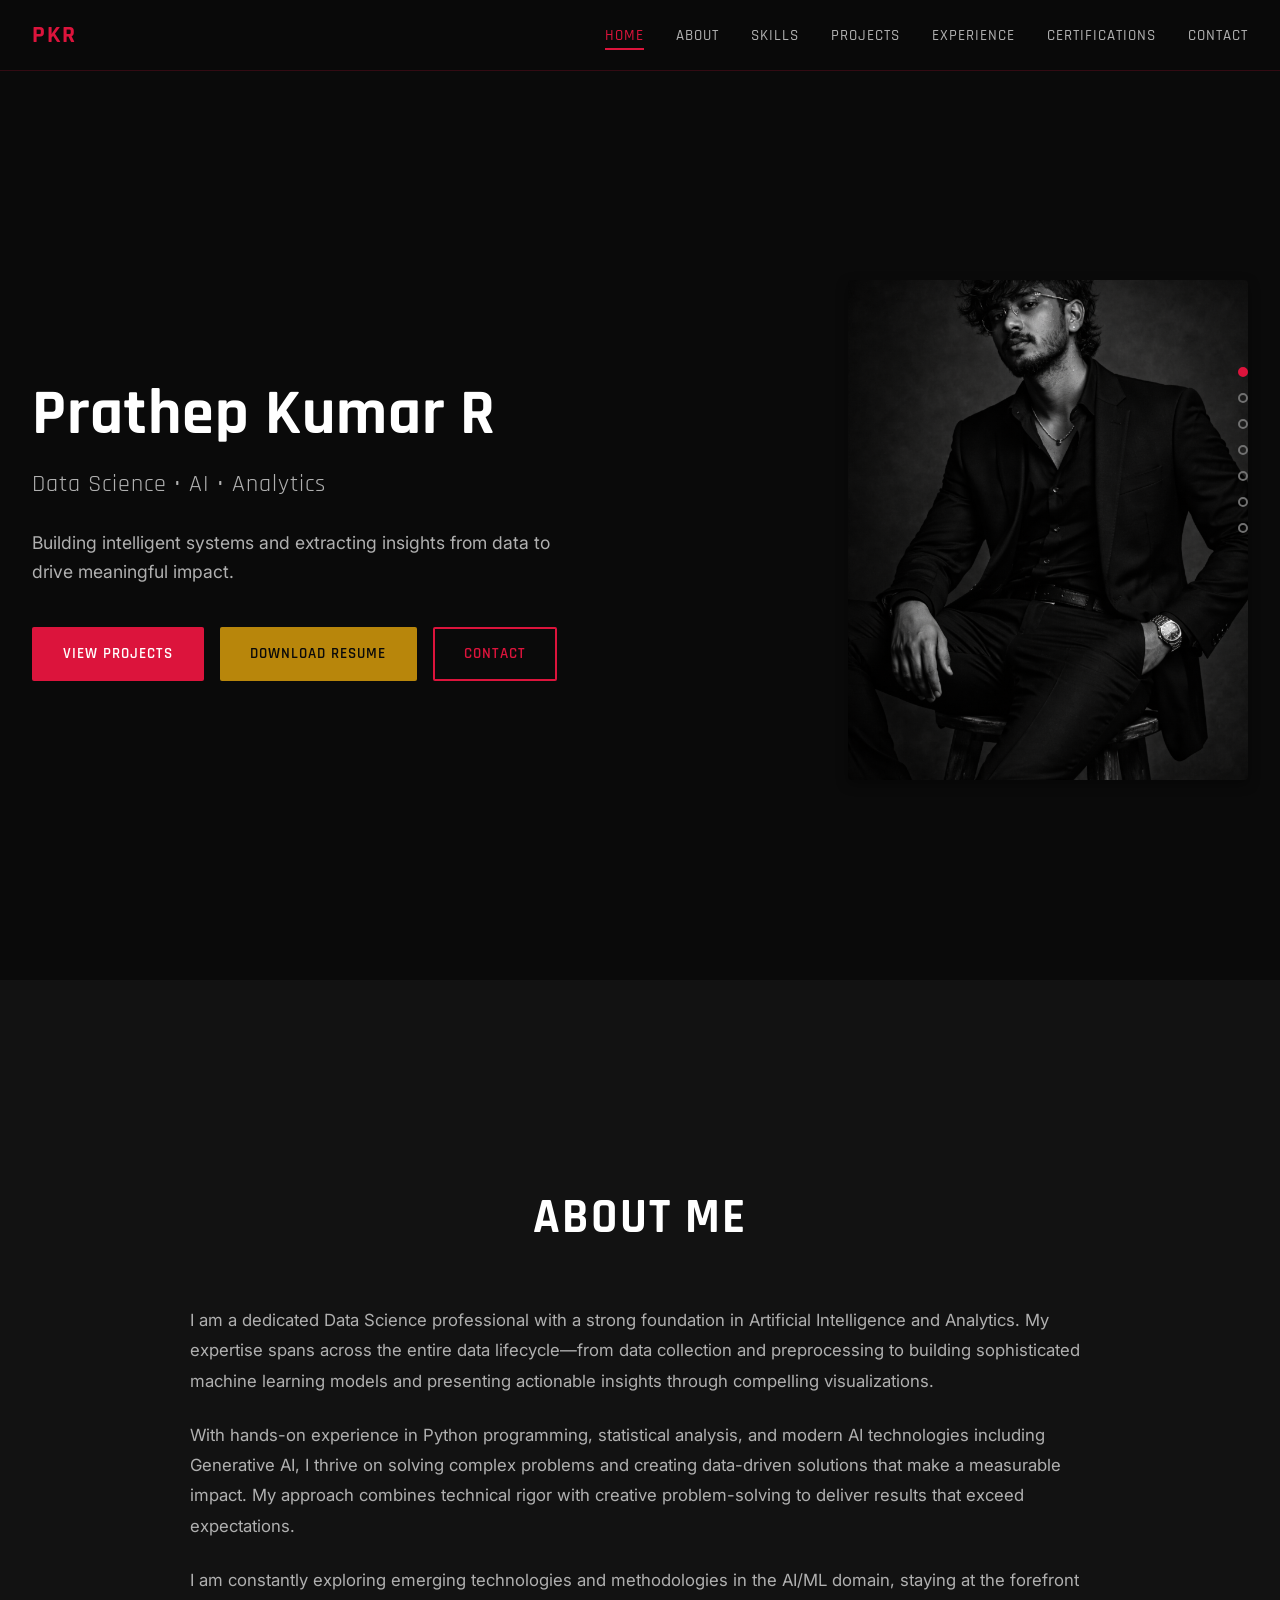
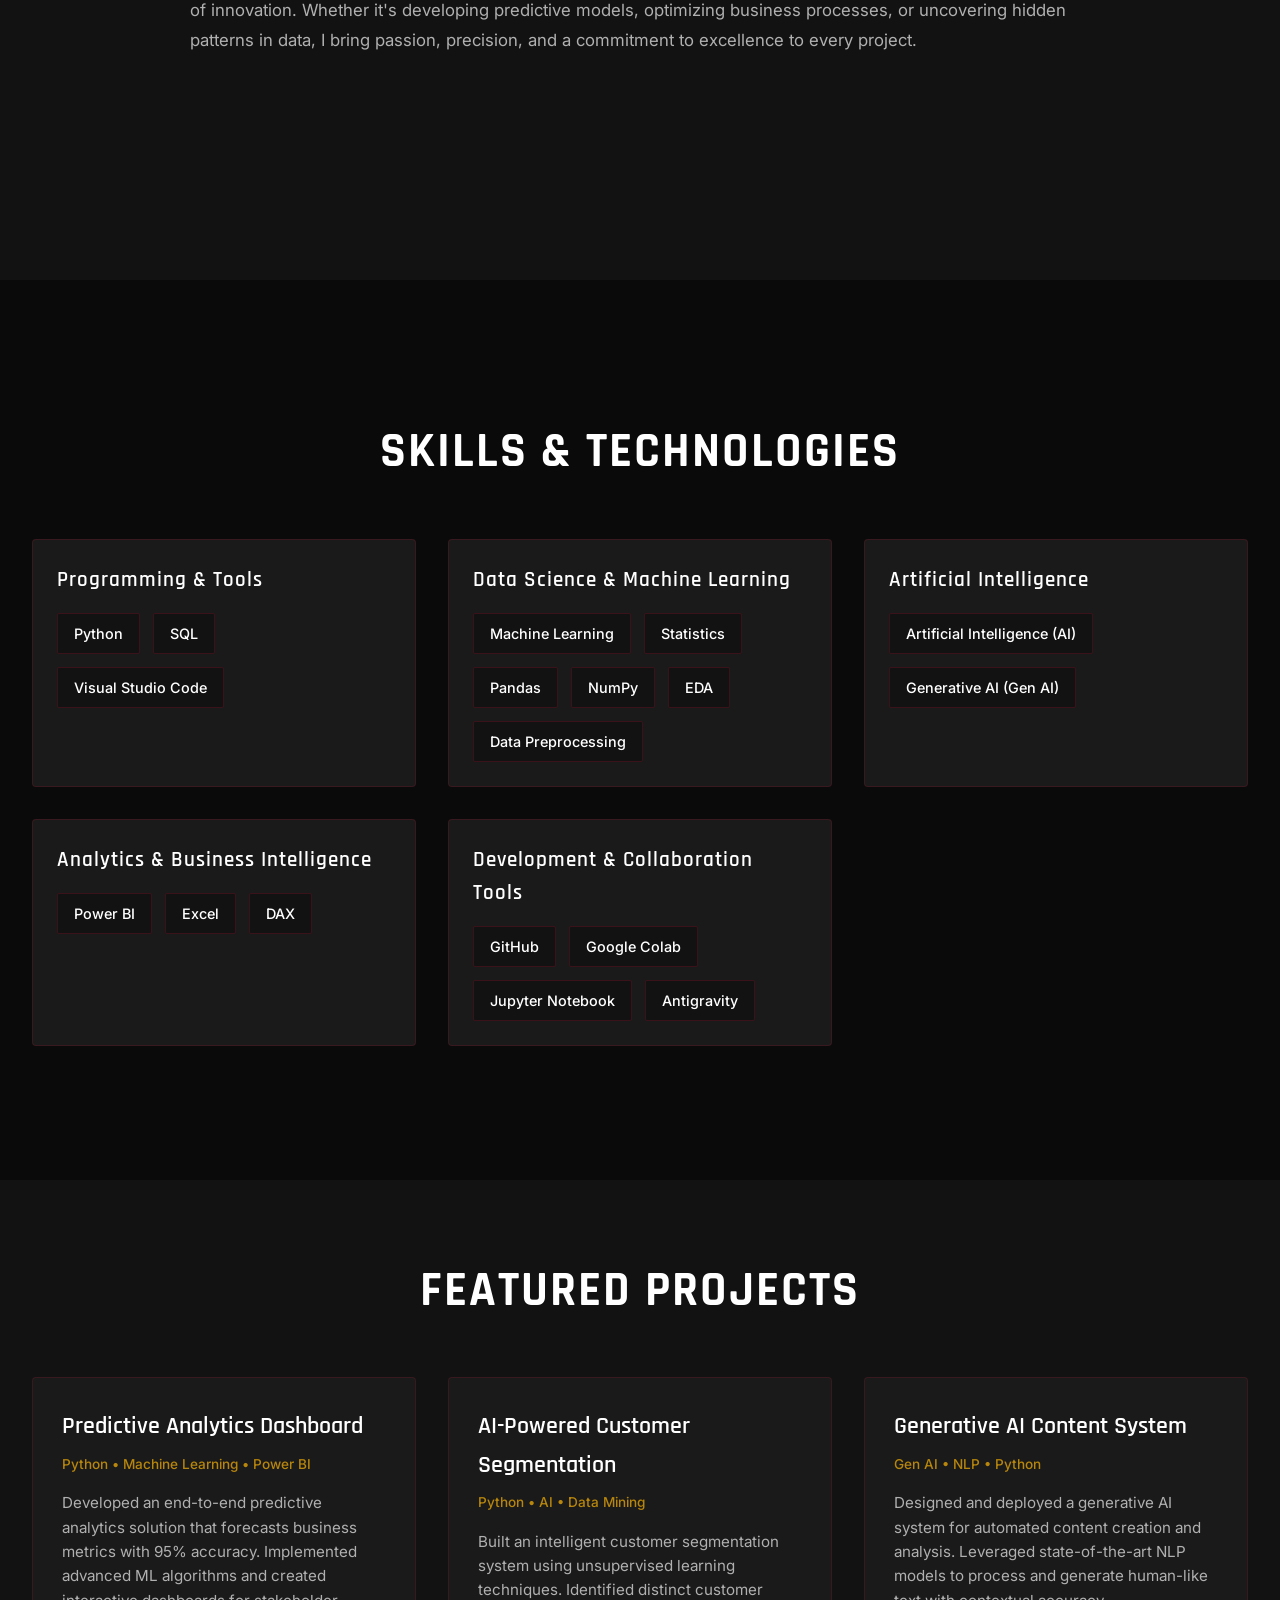
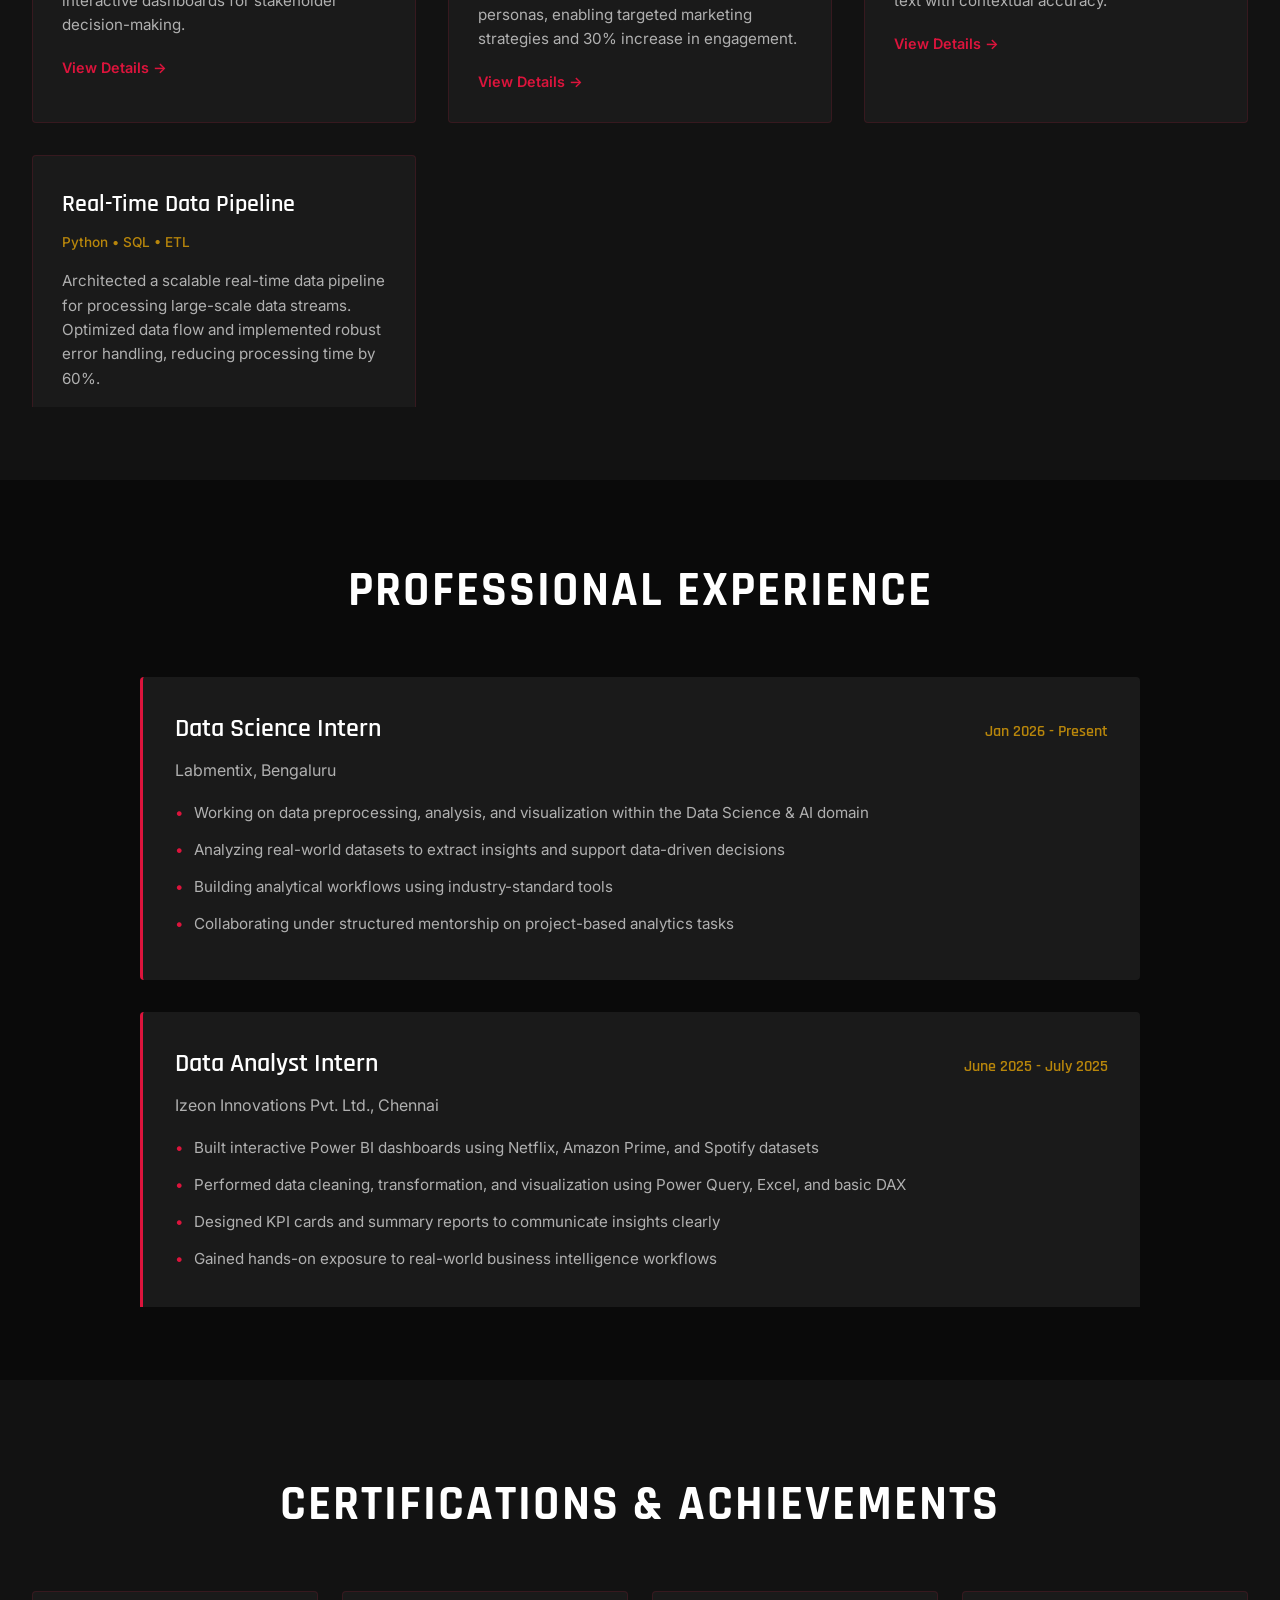
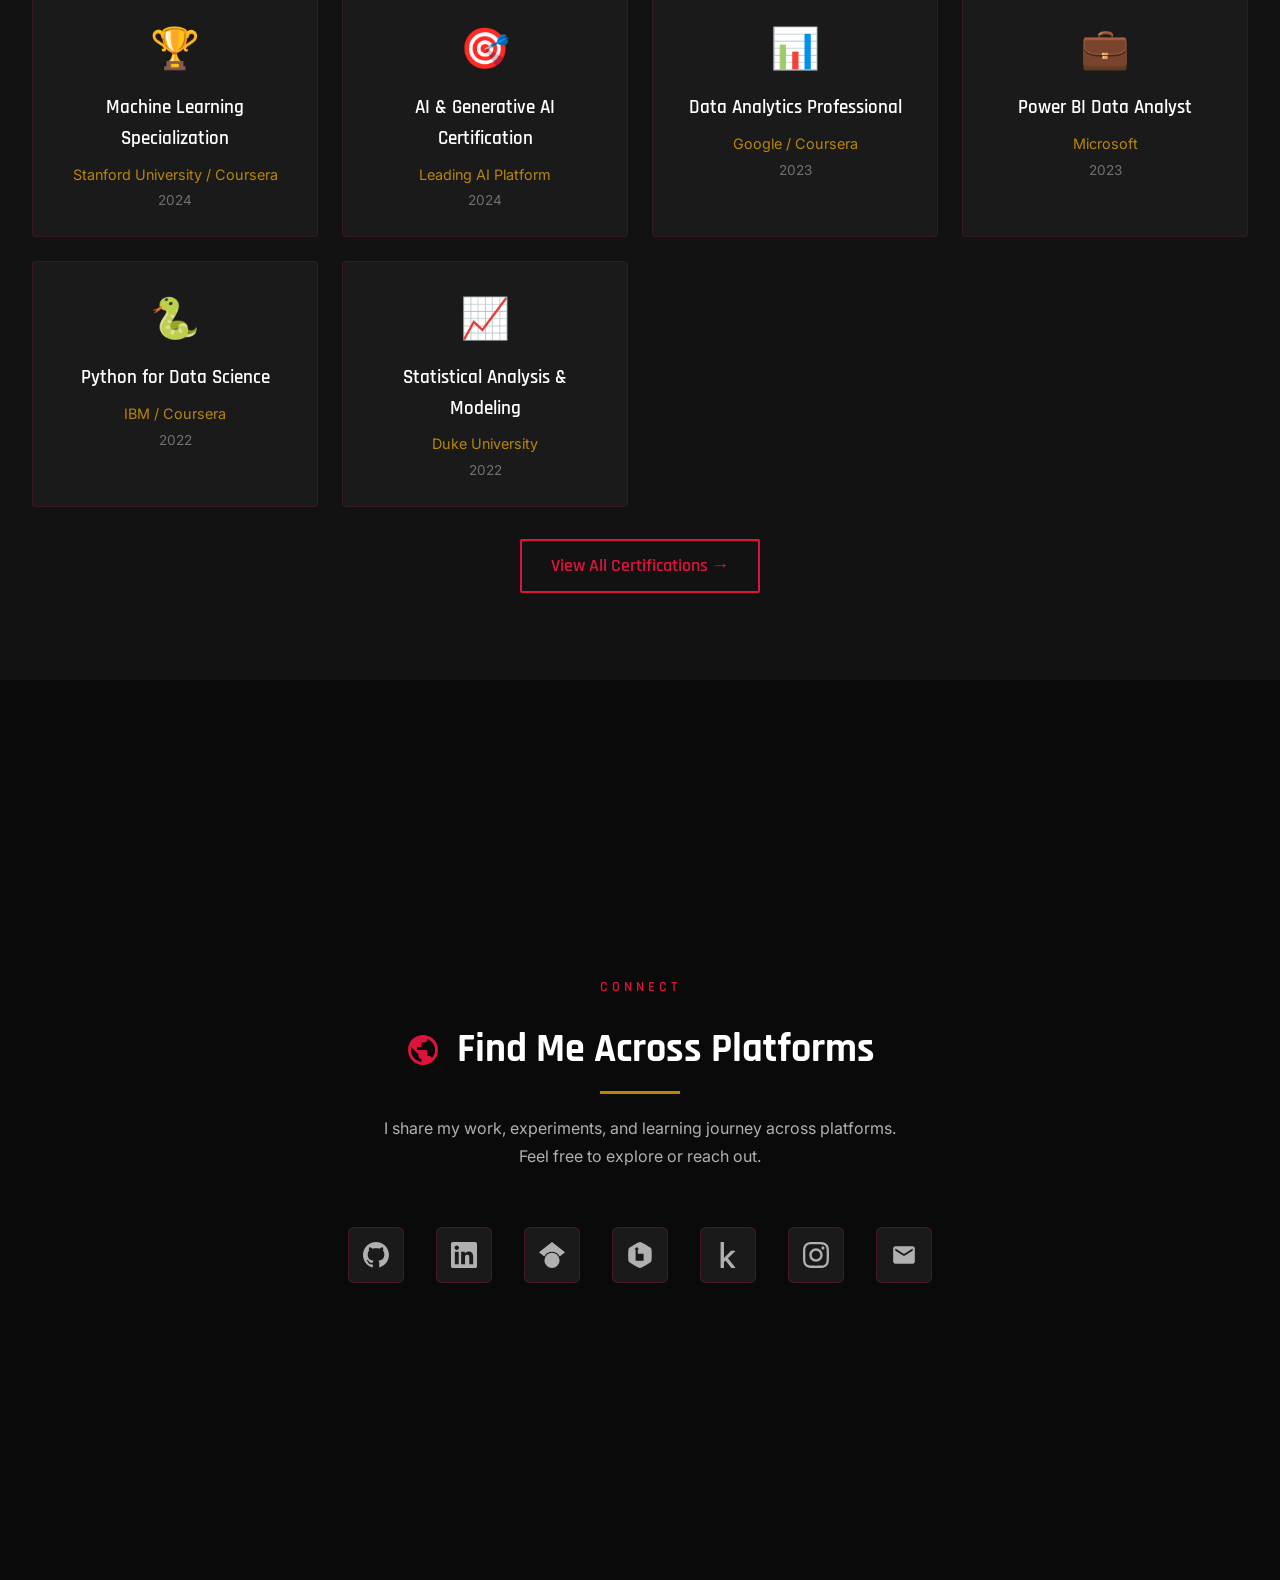
==== commit c09e7976: "Update Experience section with actual internship details" ====
--- a/index.html
+++ b/index.html
@@ -249,49 +249,32 @@
 
                     <div class="experience-item">
                         <div class="experience-header">
-                            <h3 class="experience-title">Data Science Analyst</h3>
-                            <span class="experience-duration">2023 - Present</span>
-                        </div>
-                        <p class="experience-company">Leading Technology Firm</p>
+                            <h3 class="experience-title">Data Science Intern</h3>
+                            <span class="experience-duration">Jan 2026 - Present</span>
+                        </div>
+                        <p class="experience-company">Labmentix, Bengaluru</p>
                         <ul class="experience-details">
-                            <li>Led data-driven initiatives to optimize business processes, resulting in 25% efficiency
-                                improvement</li>
-                            <li>Developed and deployed machine learning models for predictive analytics and anomaly
-                                detection</li>
-                            <li>Collaborated with cross-functional teams to translate complex data insights into
-                                actionable strategies</li>
-                            <li>Mentored junior analysts on best practices in data science and statistical modeling</li>
+                            <li>Working on data preprocessing, analysis, and visualization within the Data Science & AI
+                                domain</li>
+                            <li>Analyzing real-world datasets to extract insights and support data-driven decisions</li>
+                            <li>Building analytical workflows using industry-standard tools</li>
+                            <li>Collaborating under structured mentorship on project-based analytics tasks</li>
                         </ul>
                     </div>
 
                     <div class="experience-item">
                         <div class="experience-header">
-                            <h3 class="experience-title">AI/ML Research Intern</h3>
-                            <span class="experience-duration">2022 - 2023</span>
-                        </div>
-                        <p class="experience-company">Innovation Research Lab</p>
+                            <h3 class="experience-title">Data Analyst Intern</h3>
+                            <span class="experience-duration">June 2025 - July 2025</span>
+                        </div>
+                        <p class="experience-company">Izeon Innovations Pvt. Ltd., Chennai</p>
                         <ul class="experience-details">
-                            <li>Conducted research on cutting-edge AI techniques including Generative AI and deep
-                                learning</li>
-                            <li>Implemented proof-of-concept models for natural language processing and computer vision
-                                tasks</li>
-                            <li>Published technical documentation and presented findings to stakeholders</li>
-                            <li>Contributed to open-source AI projects and collaborated with academic researchers</li>
-                        </ul>
-                    </div>
-
-                    <div class="experience-item">
-                        <div class="experience-header">
-                            <h3 class="experience-title">Data Analytics Trainee</h3>
-                            <span class="experience-duration">2021 - 2022</span>
-                        </div>
-                        <p class="experience-company">Analytics Solutions Provider</p>
-                        <ul class="experience-details">
-                            <li>Performed exploratory data analysis and created comprehensive reports using Power BI and
-                                Excel</li>
-                            <li>Assisted in developing ETL pipelines and maintaining data quality standards</li>
-                            <li>Gained hands-on experience with Python, SQL, and data visualization tools</li>
-                            <li>Supported senior analysts in building statistical models and conducting A/B testing</li>
+                            <li>Built interactive Power BI dashboards using Netflix, Amazon Prime, and Spotify datasets
+                            </li>
+                            <li>Performed data cleaning, transformation, and visualization using Power Query, Excel, and
+                                basic DAX</li>
+                            <li>Designed KPI cards and summary reports to communicate insights clearly</li>
+                            <li>Gained hands-on exposure to real-world business intelligence workflows</li>
                         </ul>
                     </div>
 
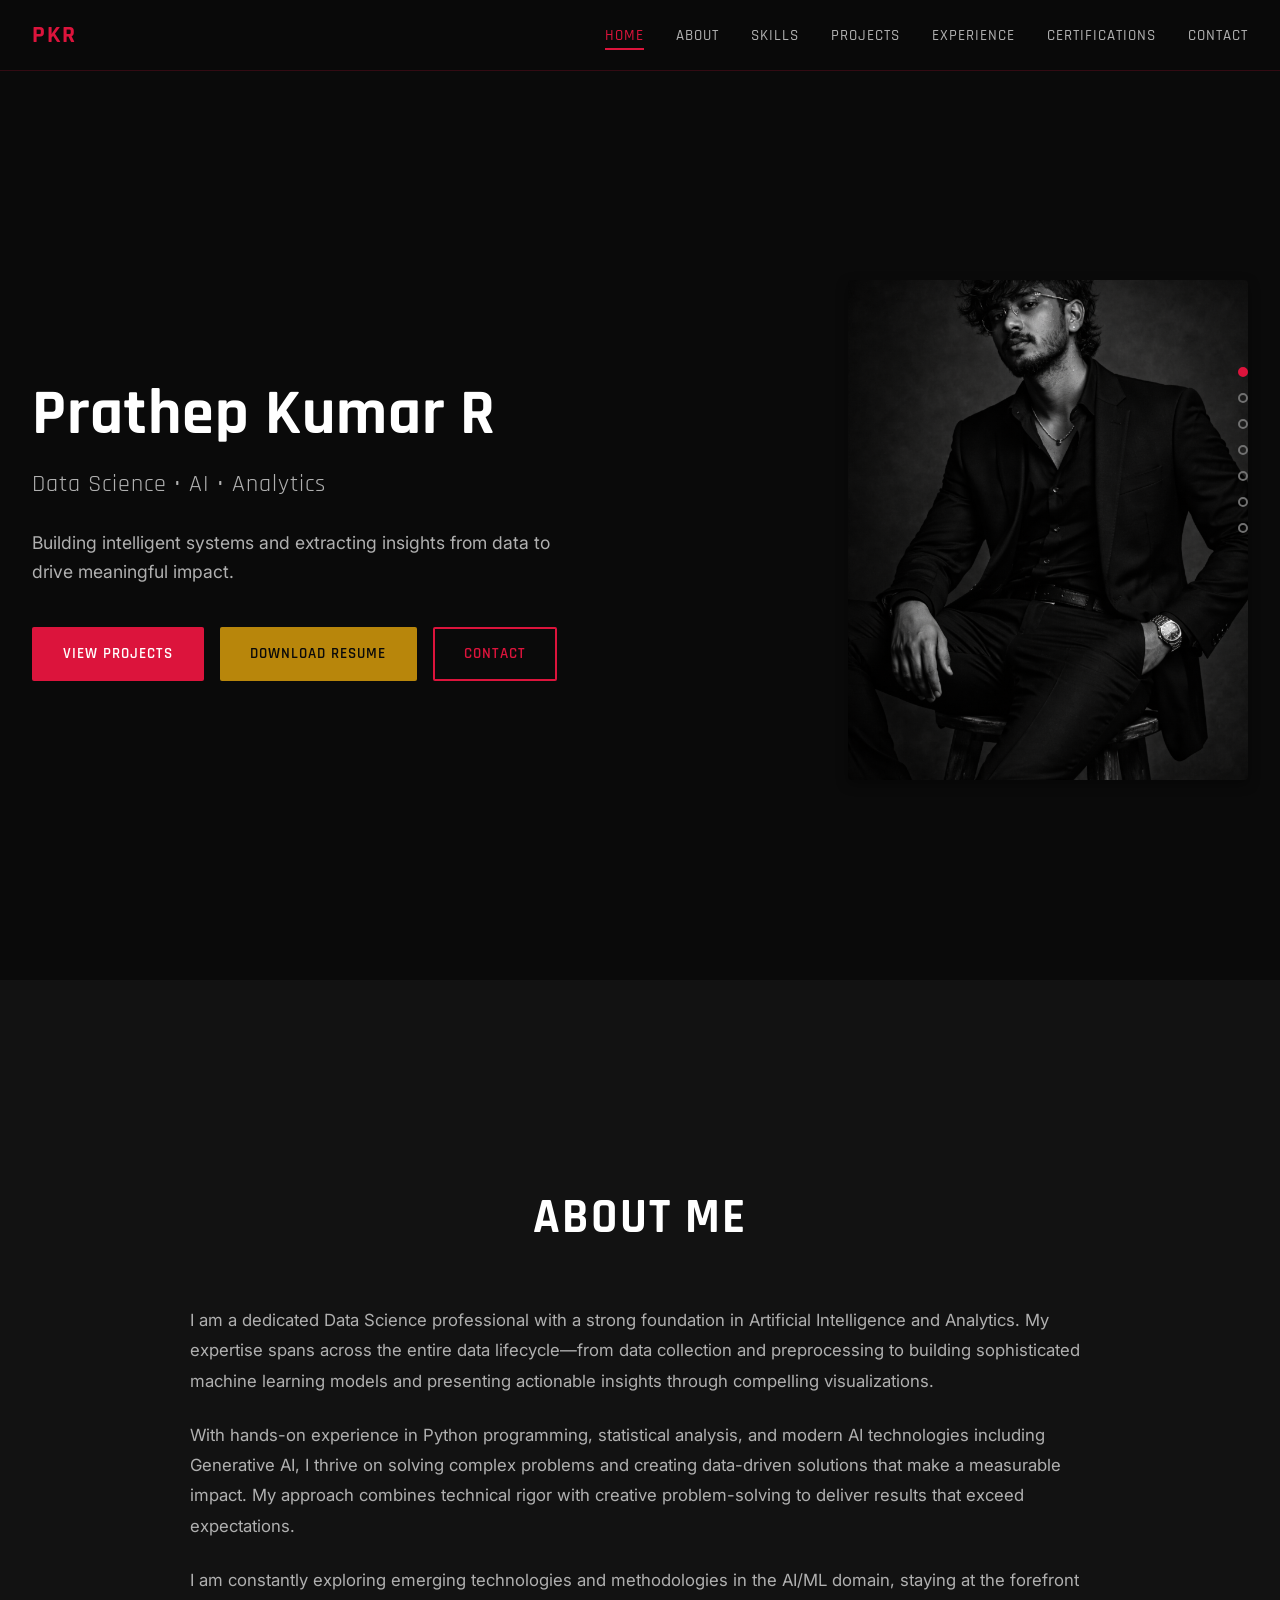
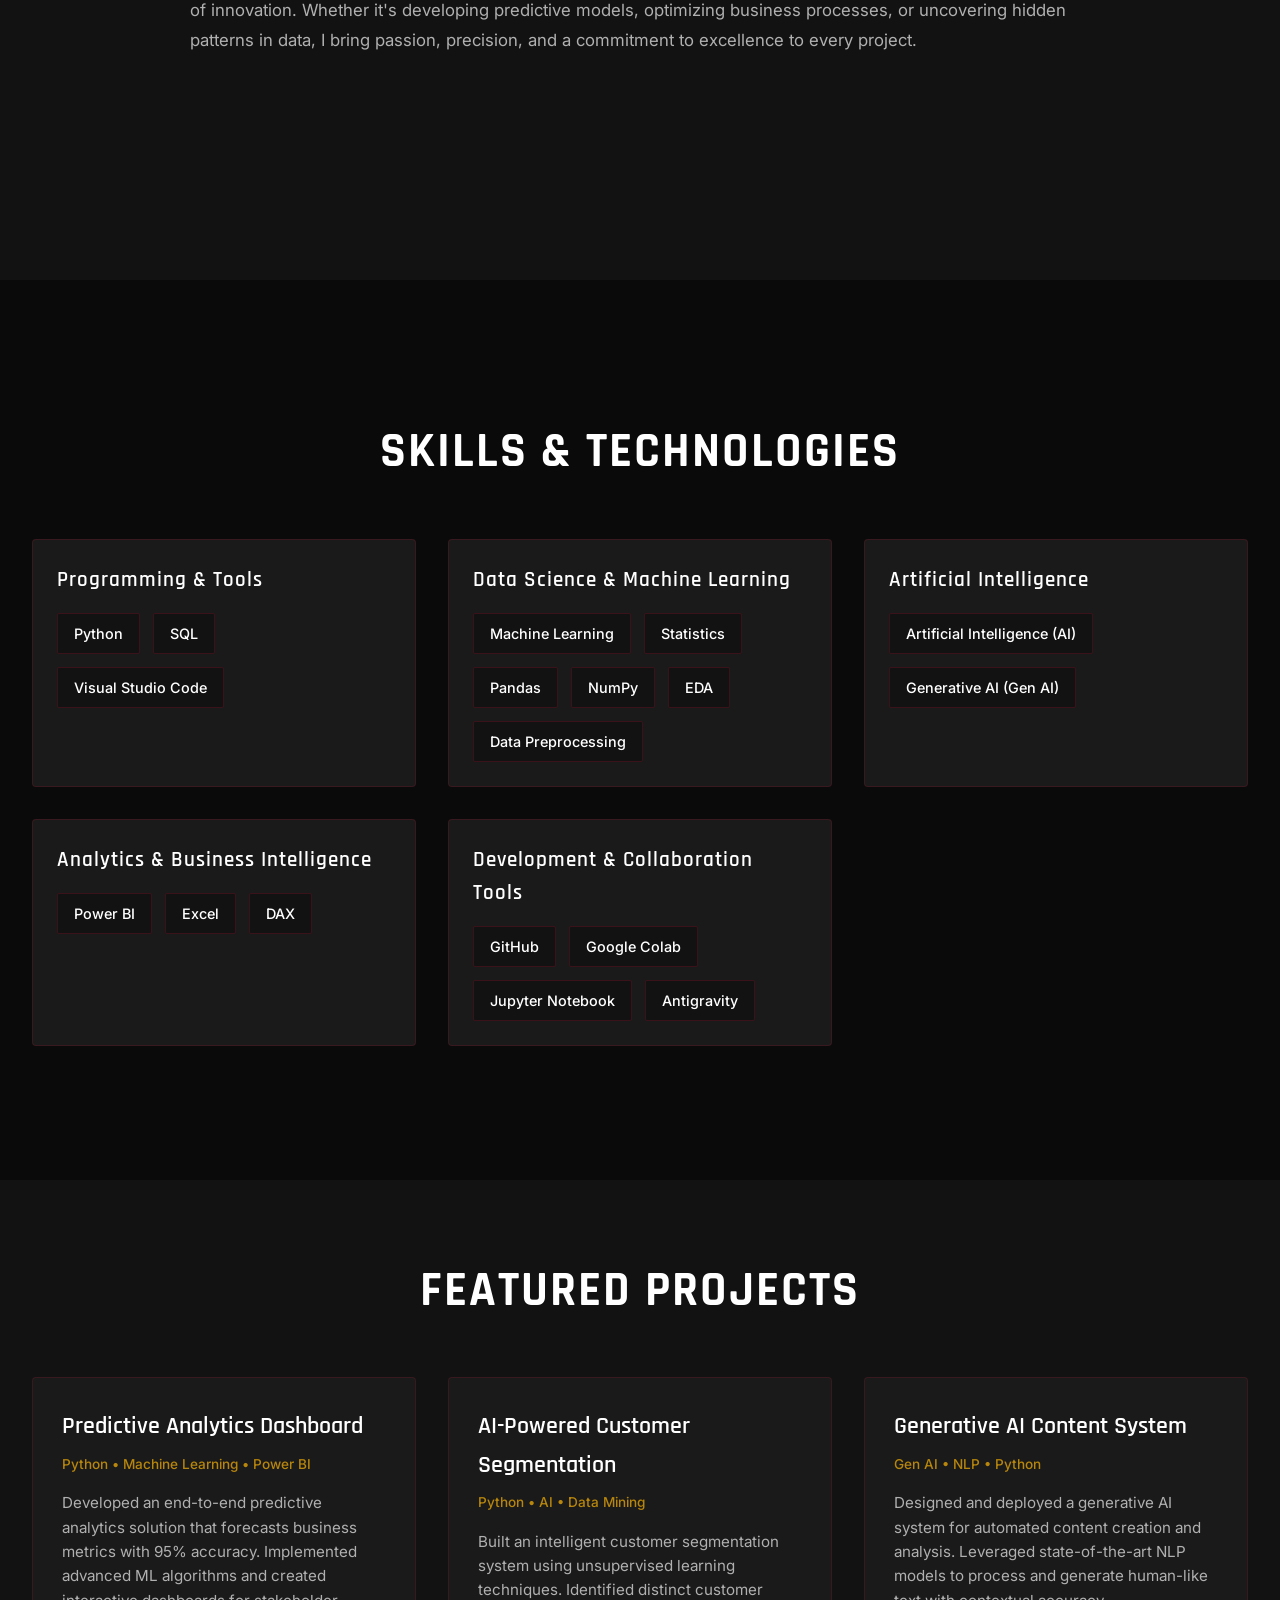
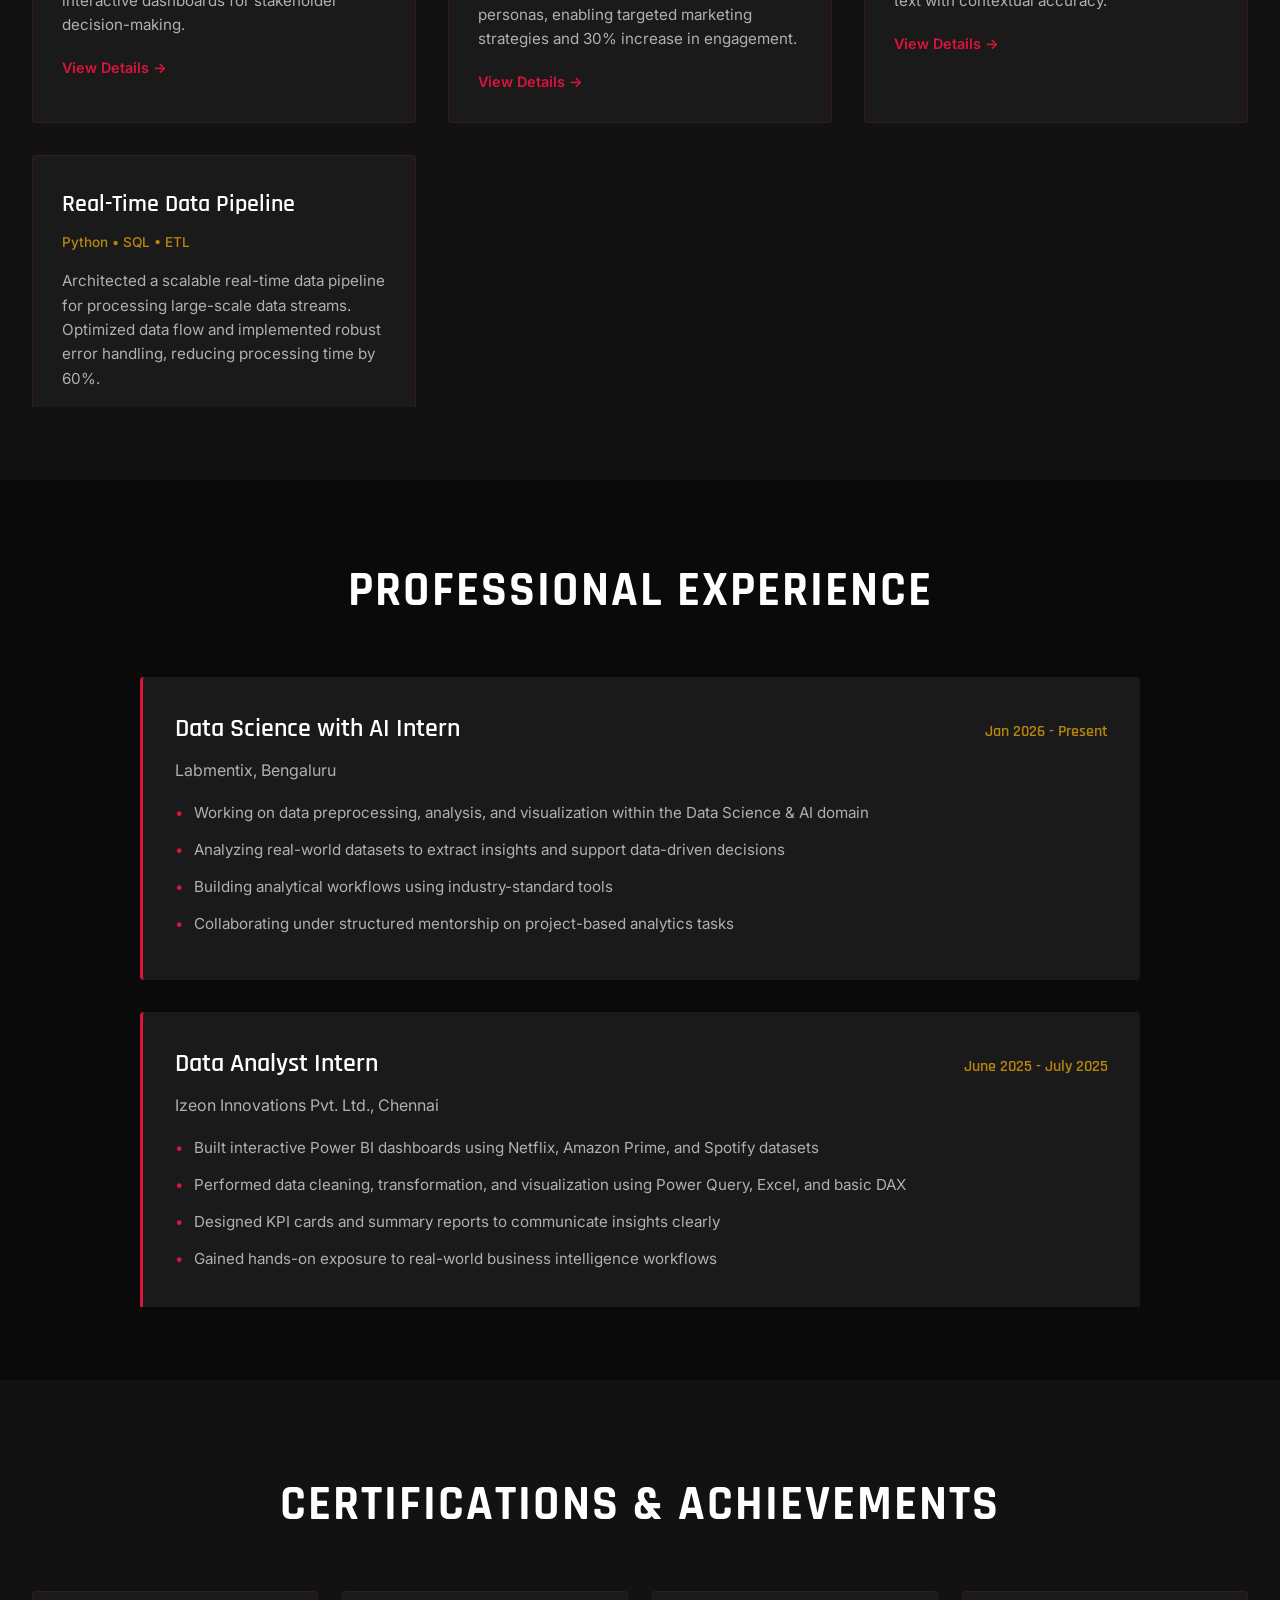
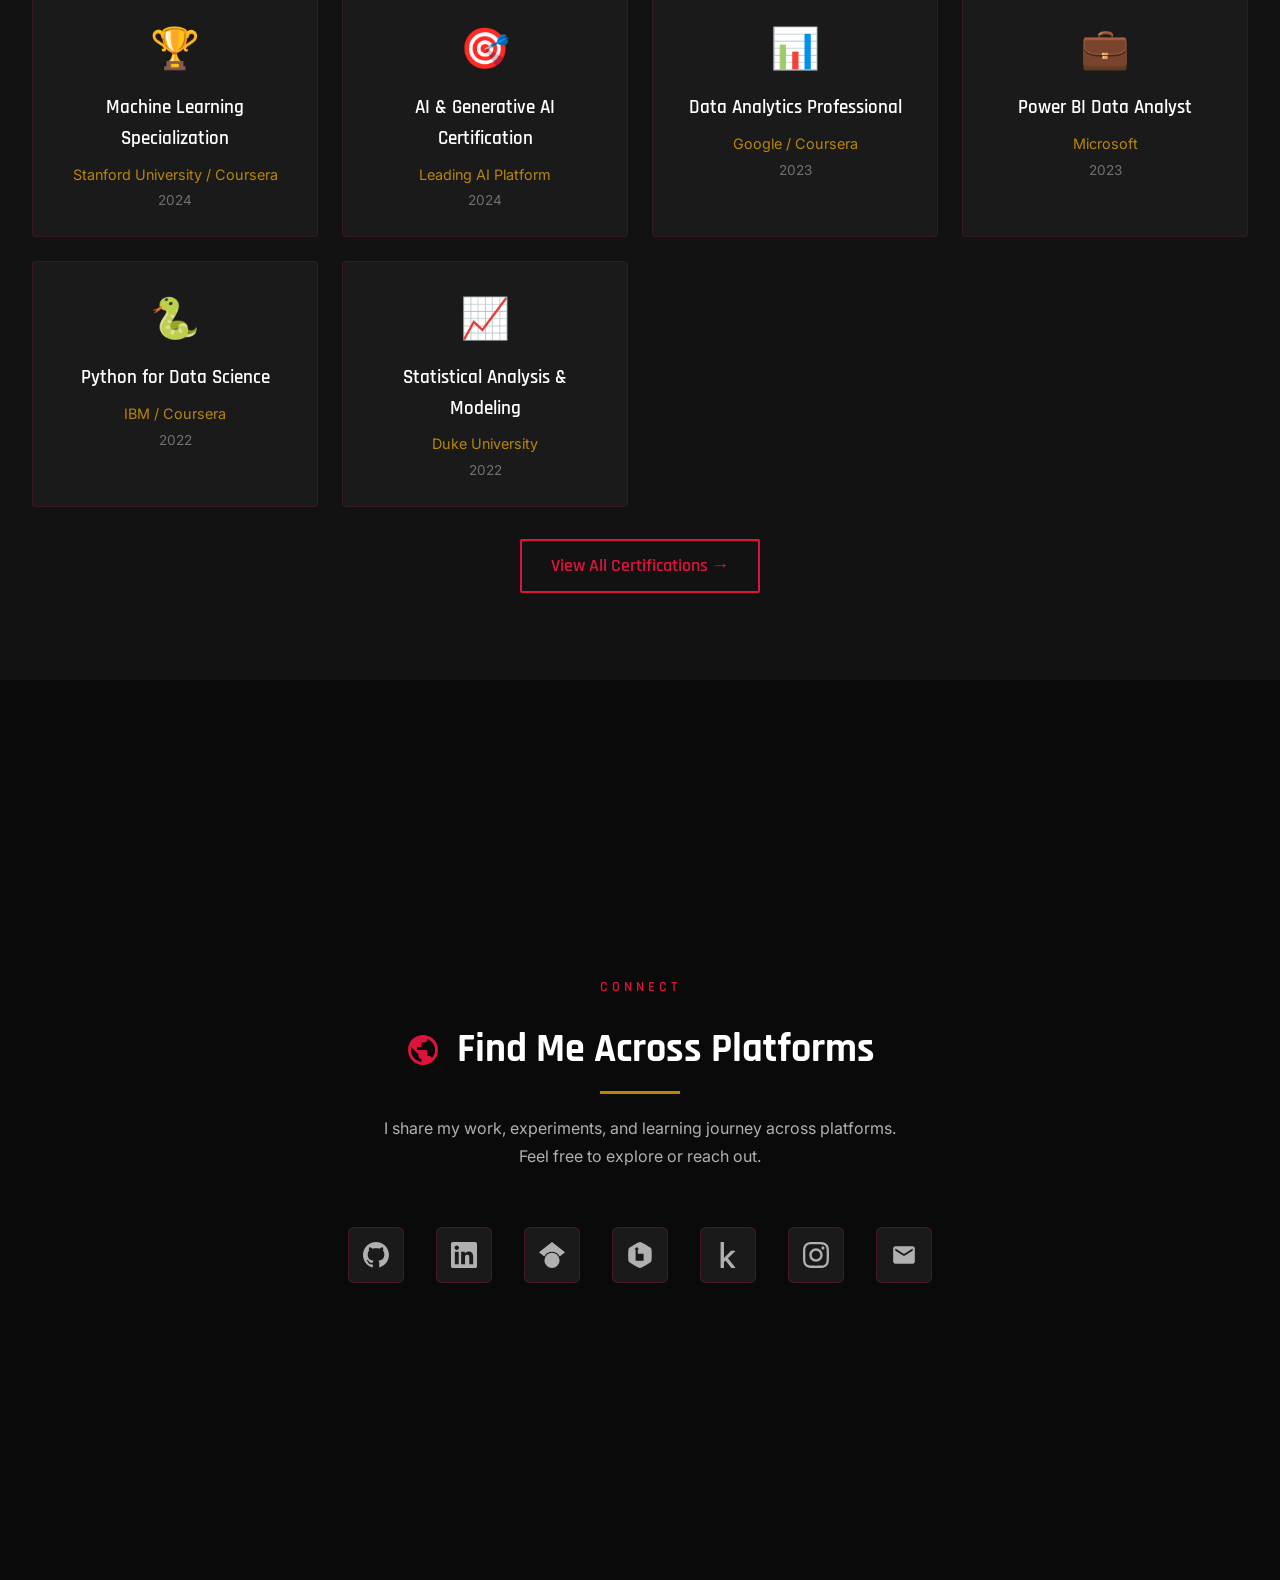
==== commit 32dfc49f: "Update job title: Data Science with AI Intern" ====
--- a/index.html
+++ b/index.html
@@ -249,7 +249,7 @@
 
                     <div class="experience-item">
                         <div class="experience-header">
-                            <h3 class="experience-title">Data Science Intern</h3>
+                            <h3 class="experience-title">Data Science with AI Intern</h3>
                             <span class="experience-duration">Jan 2026 - Present</span>
                         </div>
                         <p class="experience-company">Labmentix, Bengaluru</p>
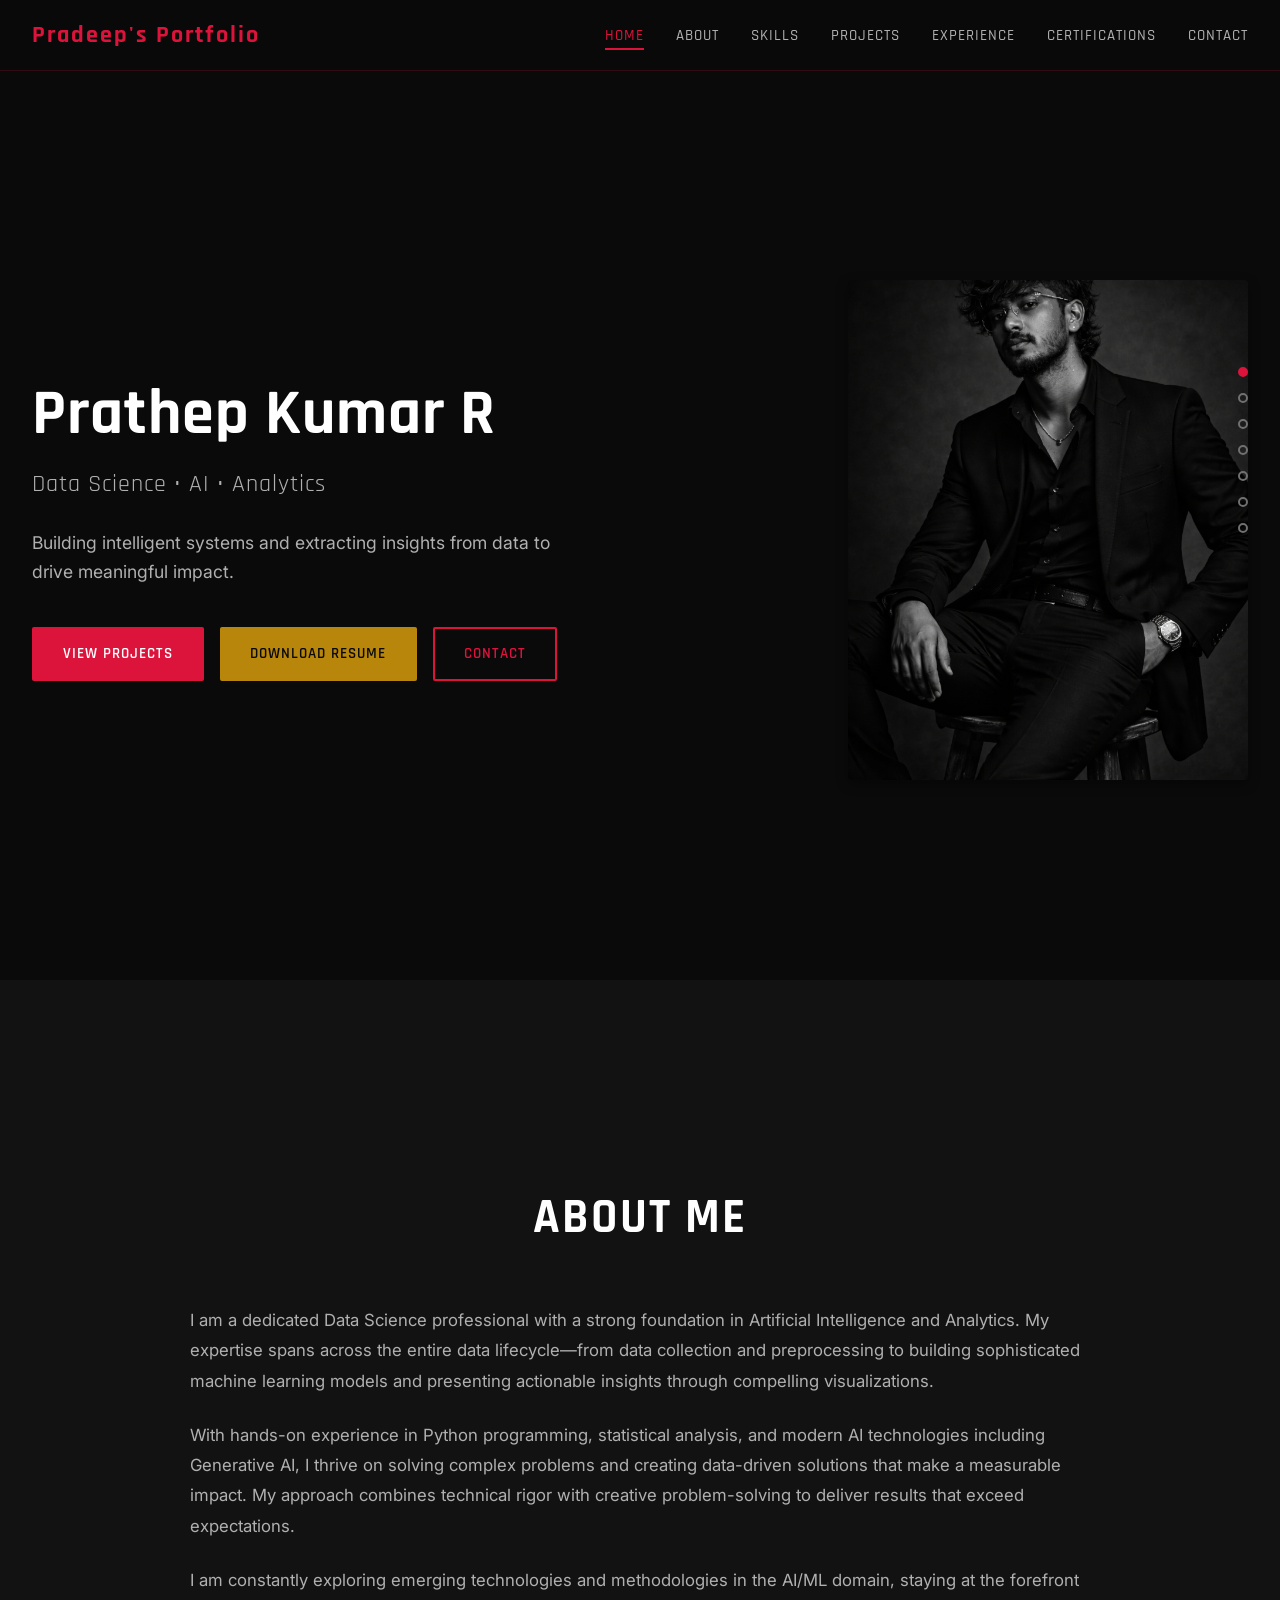
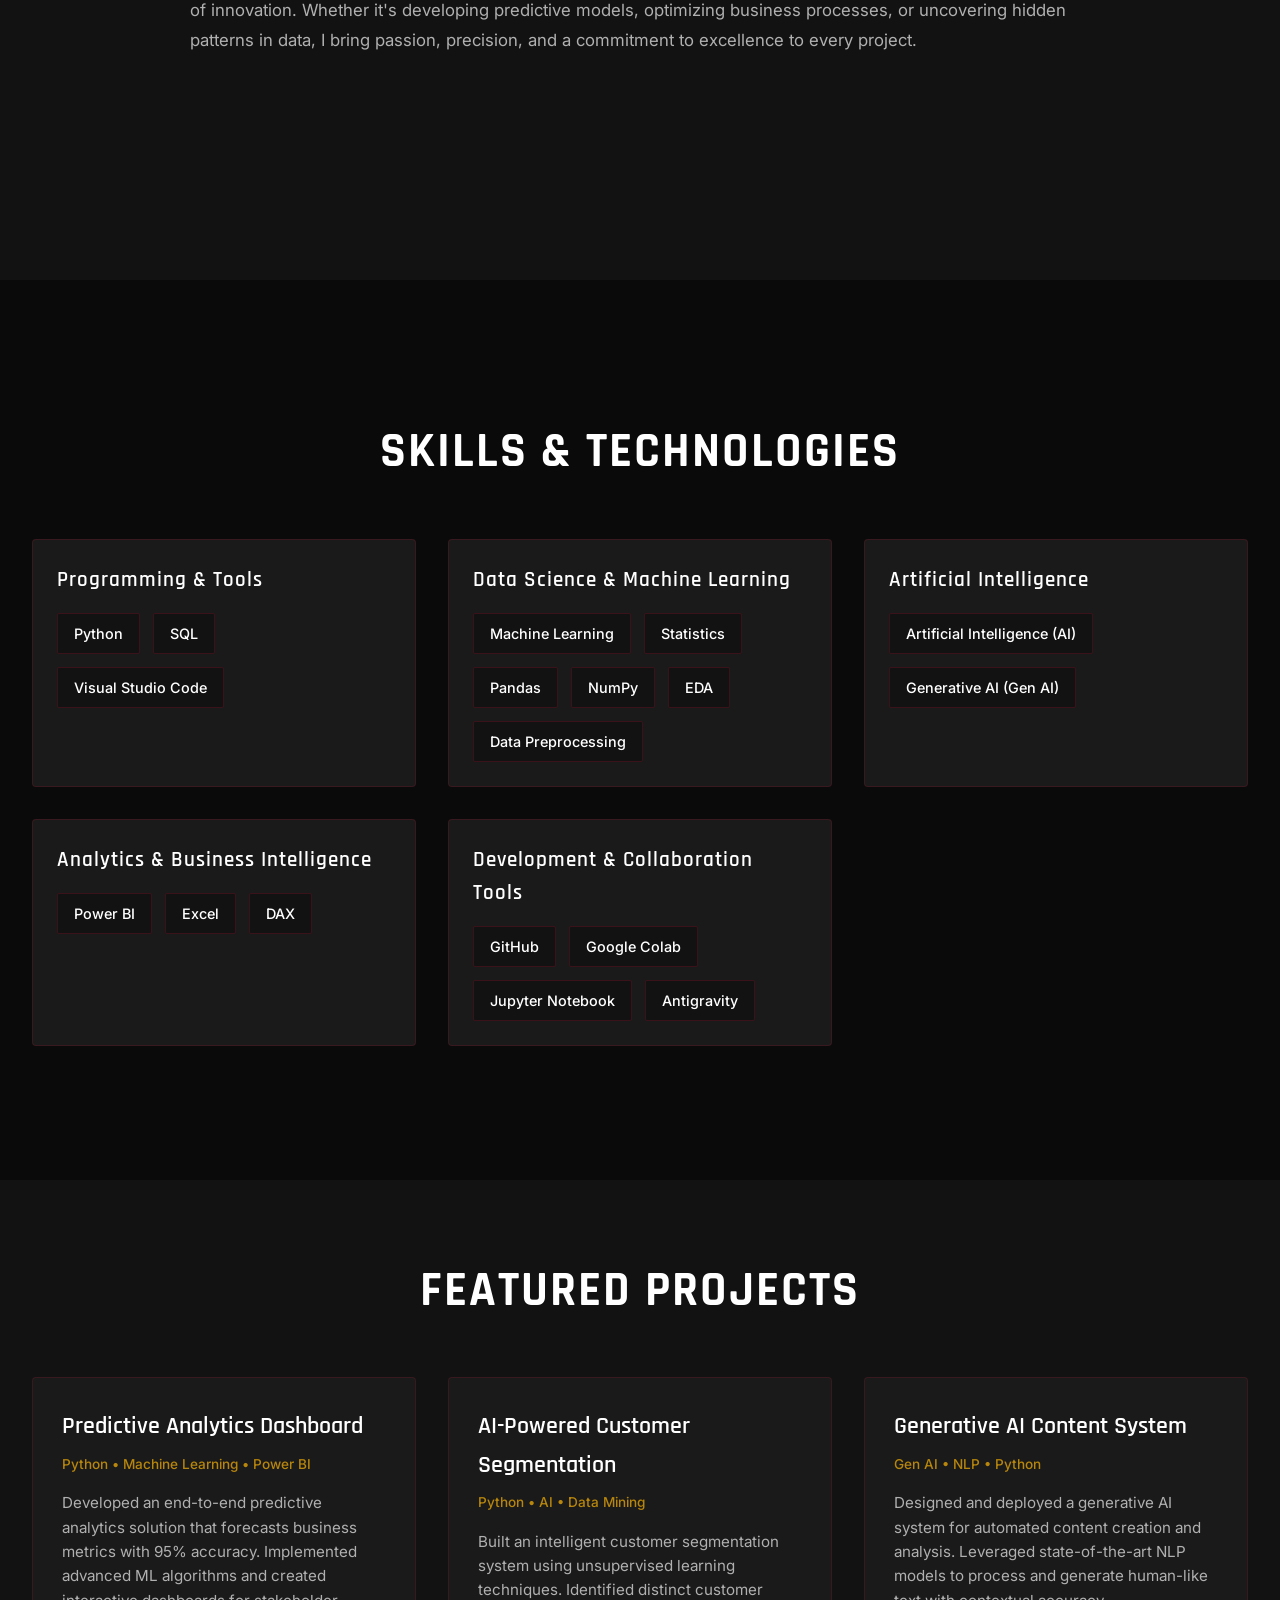
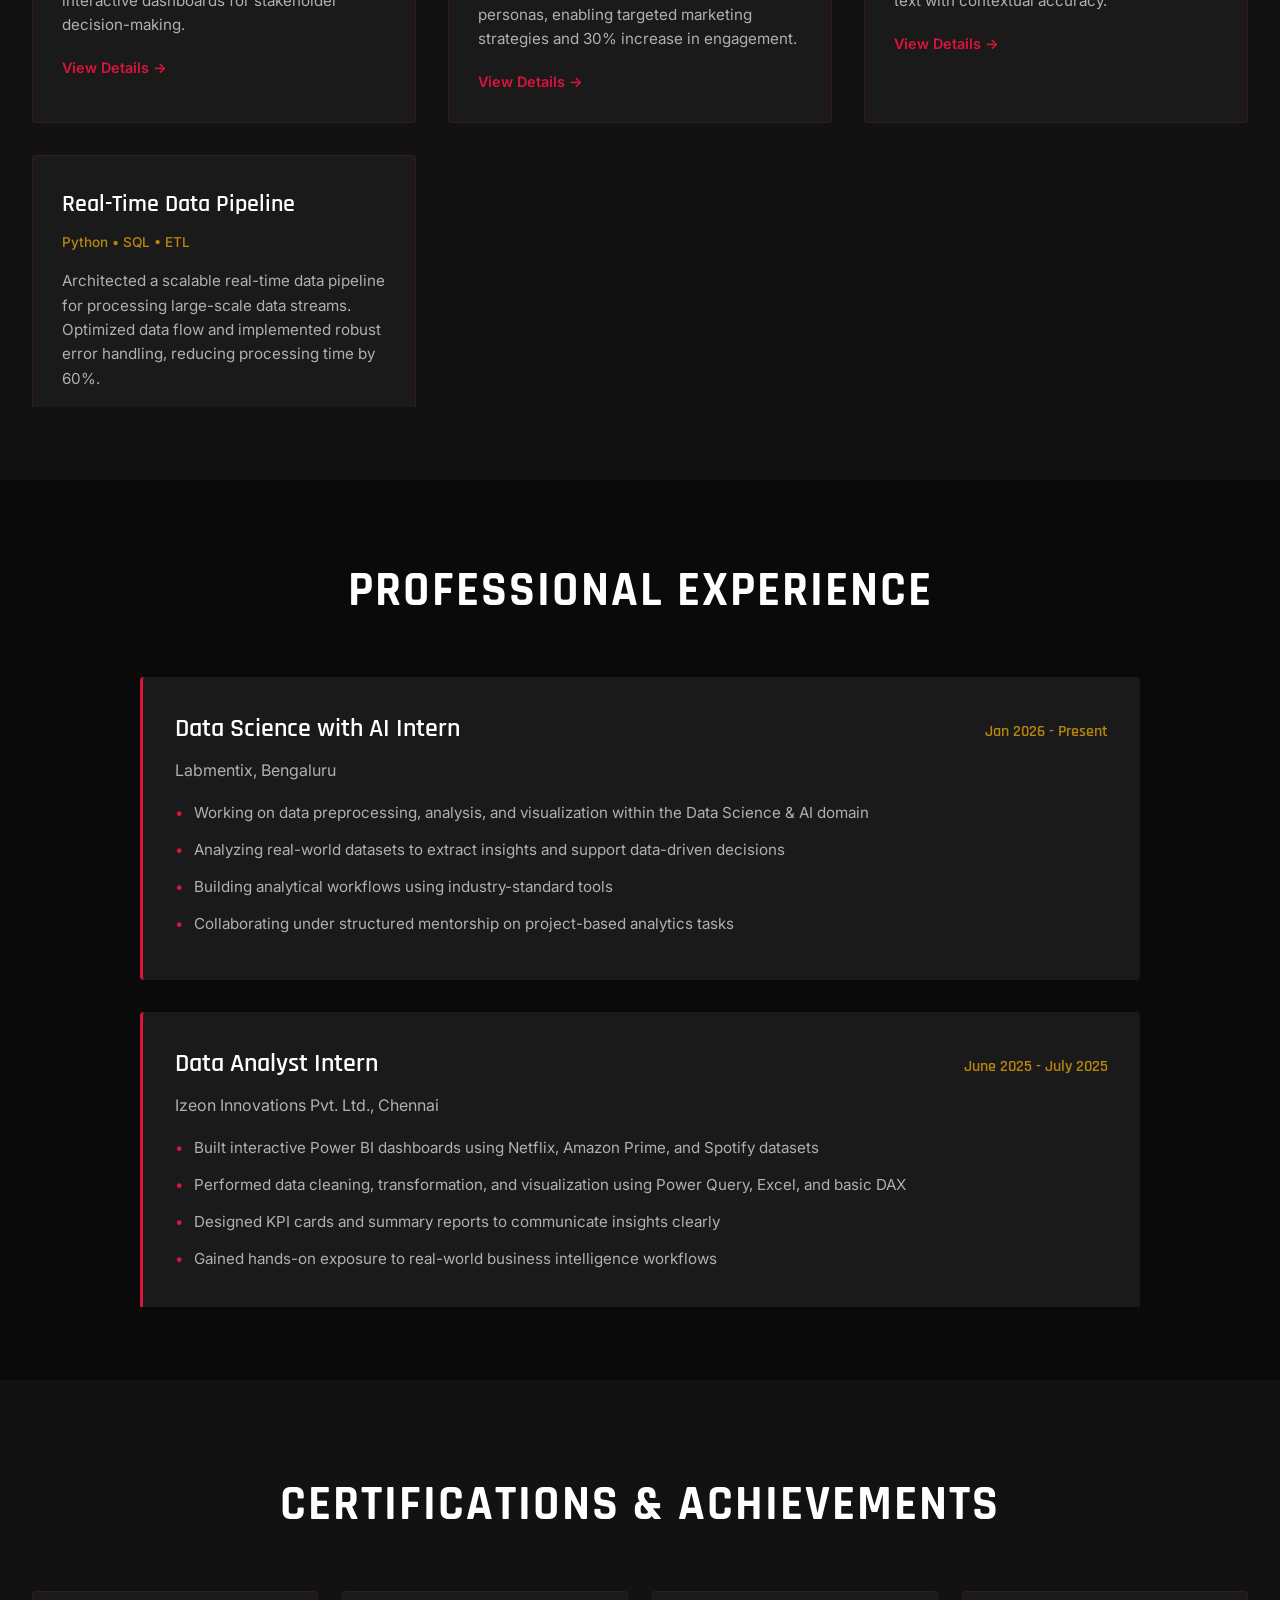
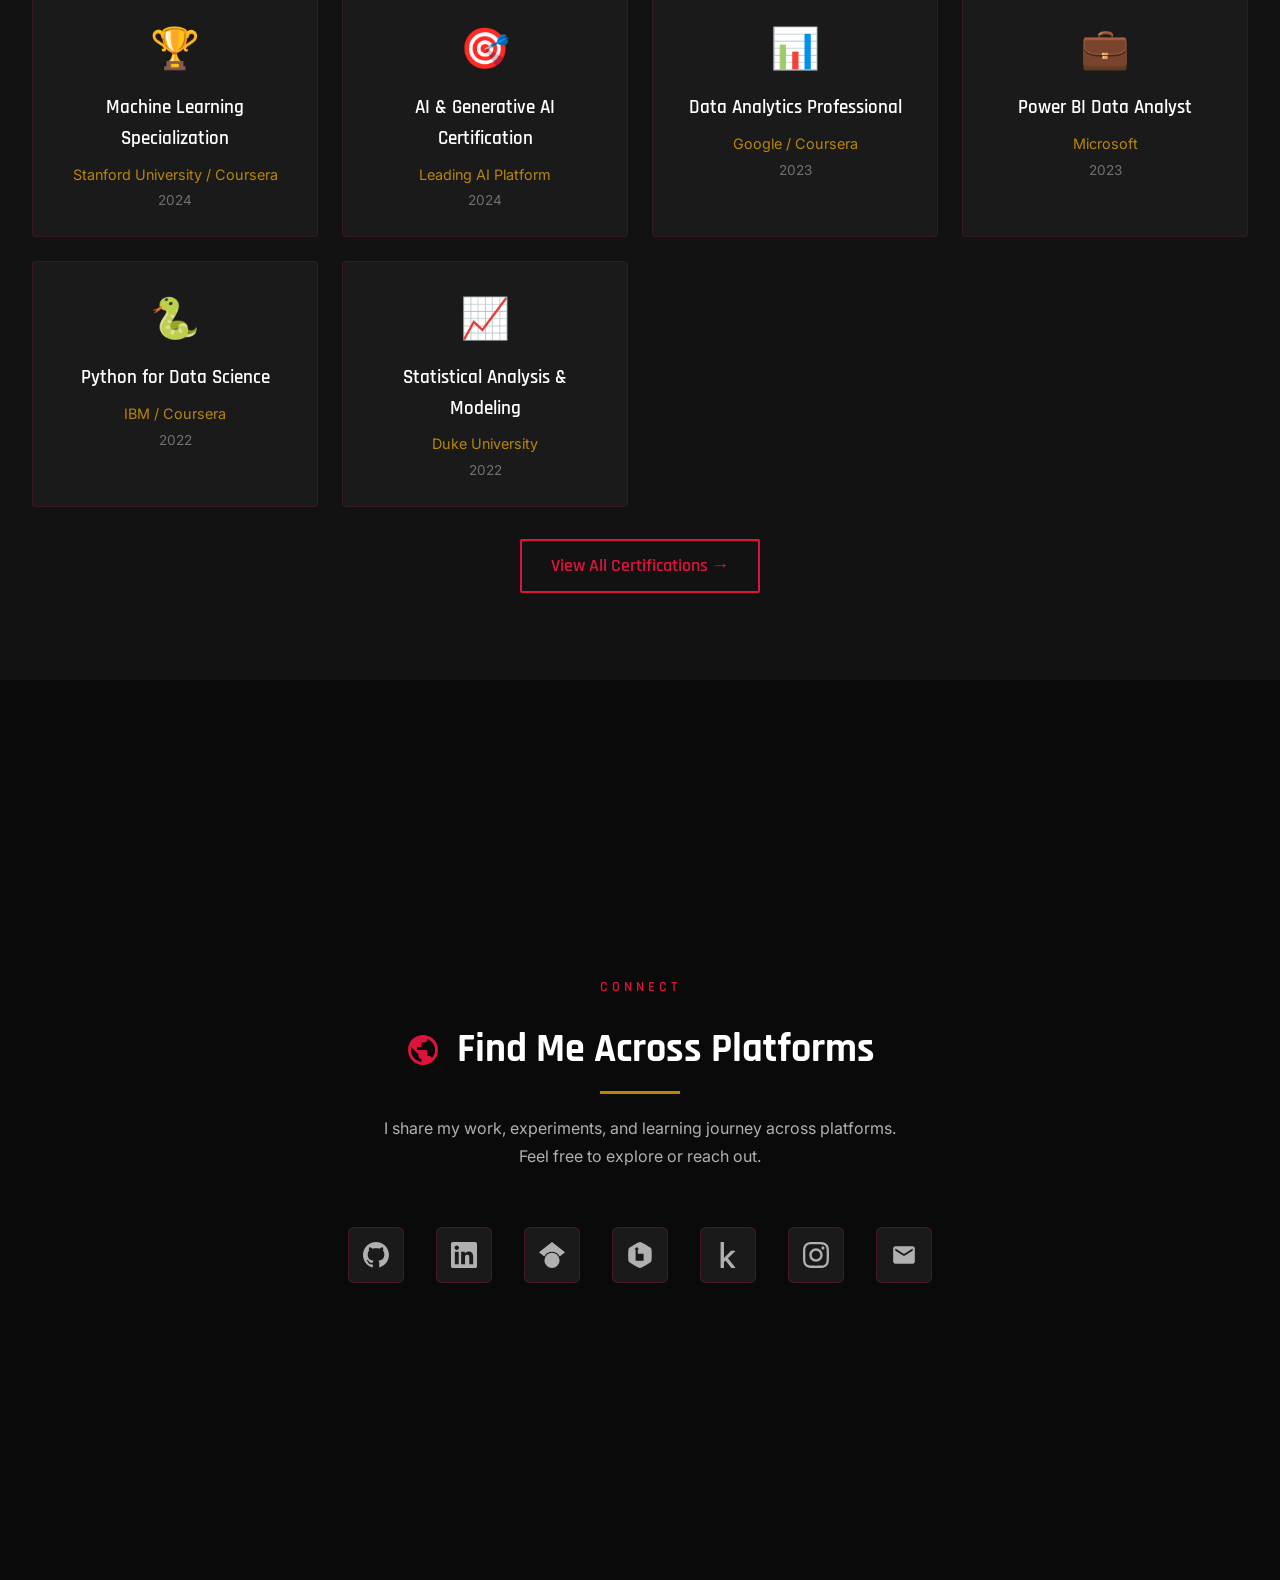
==== commit a4b44fcd: "Update logo to Pradeep's Portfolio" ====
--- a/index.html
+++ b/index.html
@@ -20,7 +20,7 @@
     <!-- Navigation -->
     <nav id="main-nav" class="nav-bar">
         <div class="nav-container">
-            <div class="nav-logo">PKR</div>
+            <div class="nav-logo">Pradeep's Portfolio</div>
             <button class="nav-toggle" id="nav-toggle" aria-label="Toggle navigation">
                 <span></span>
                 <span></span>
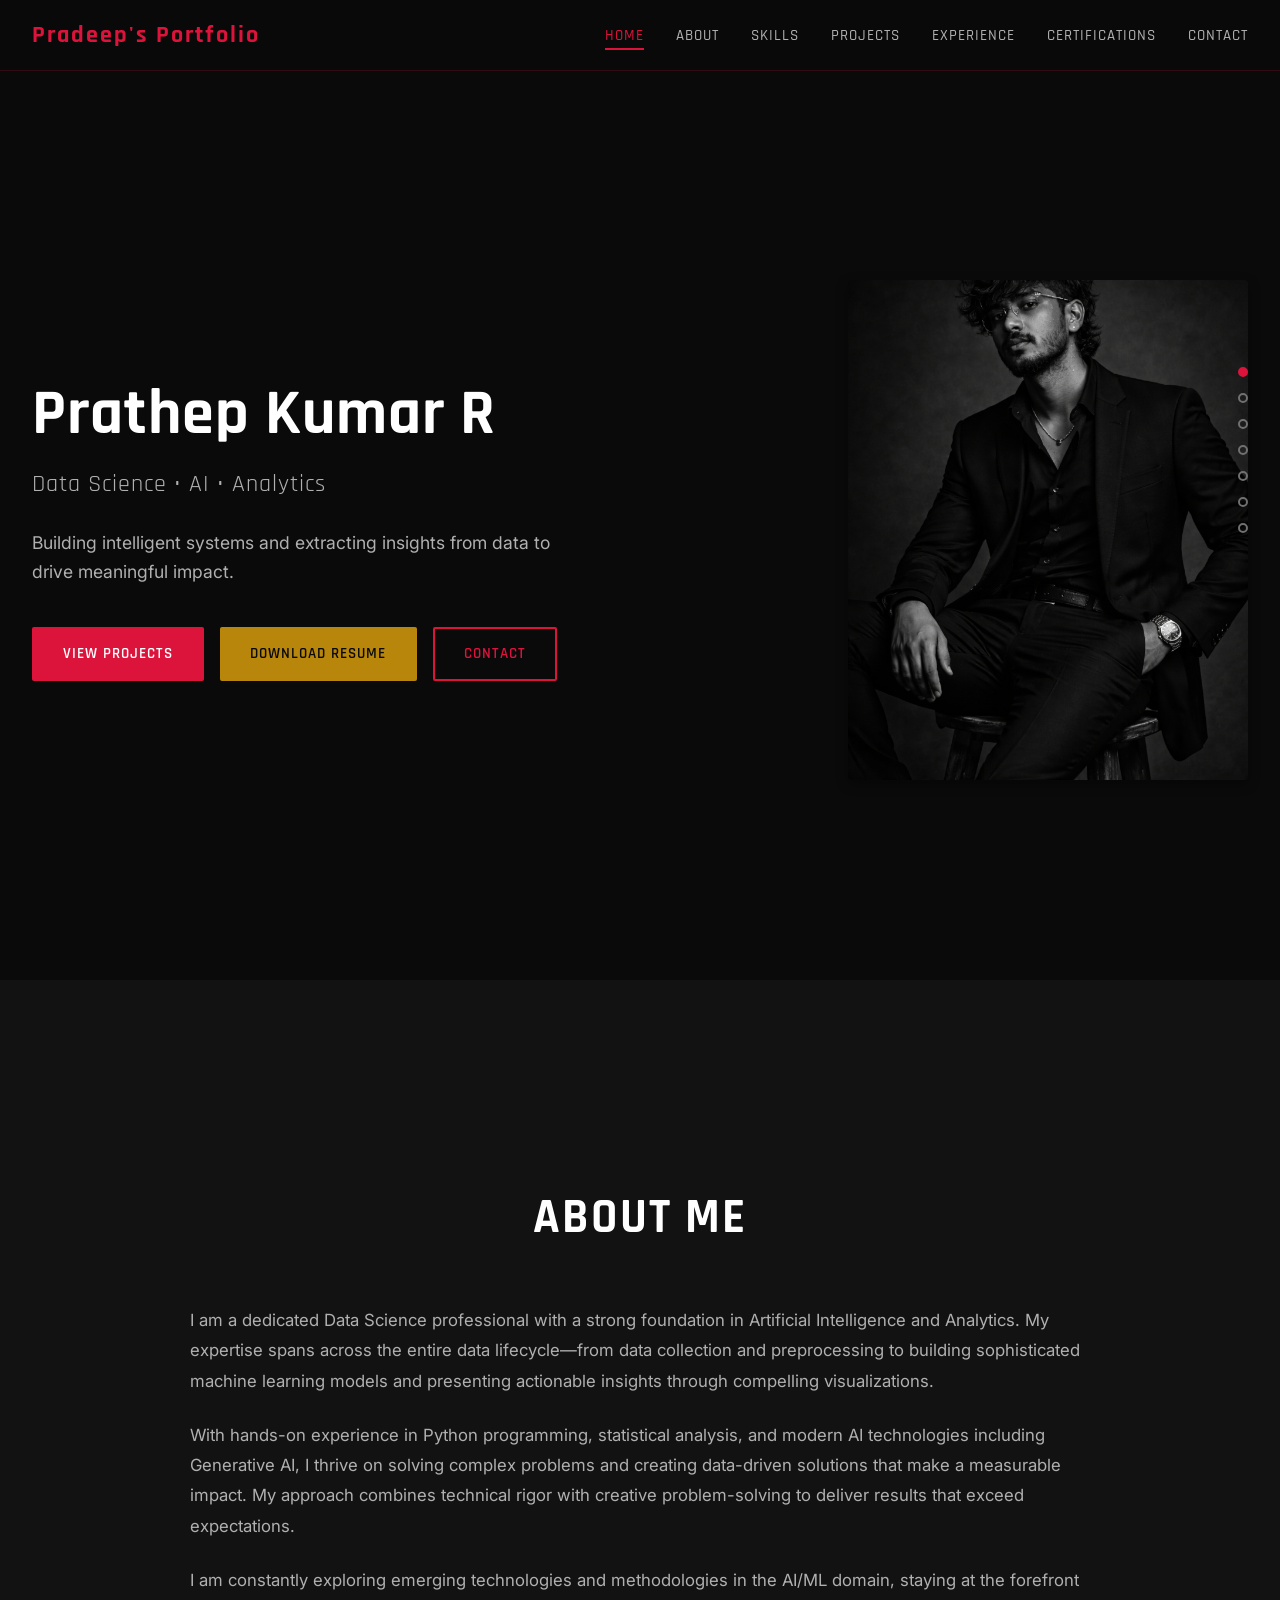
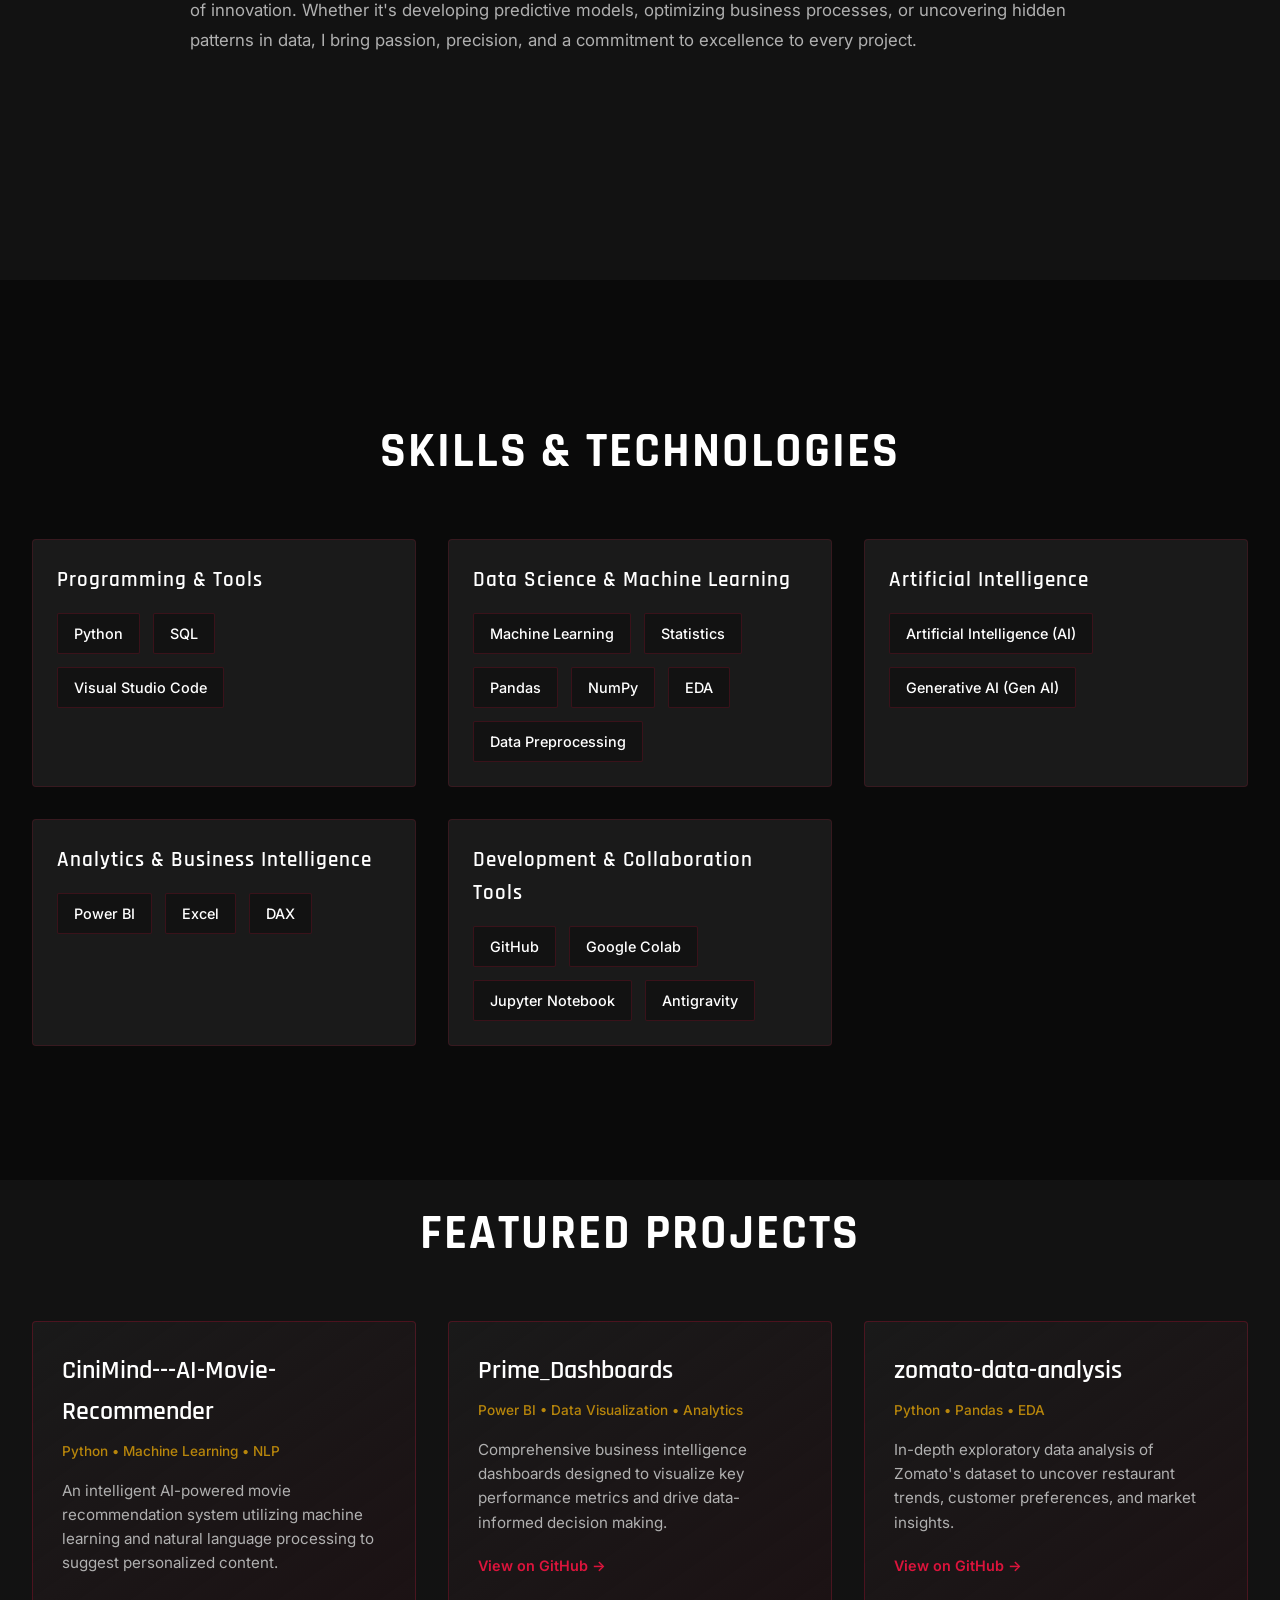
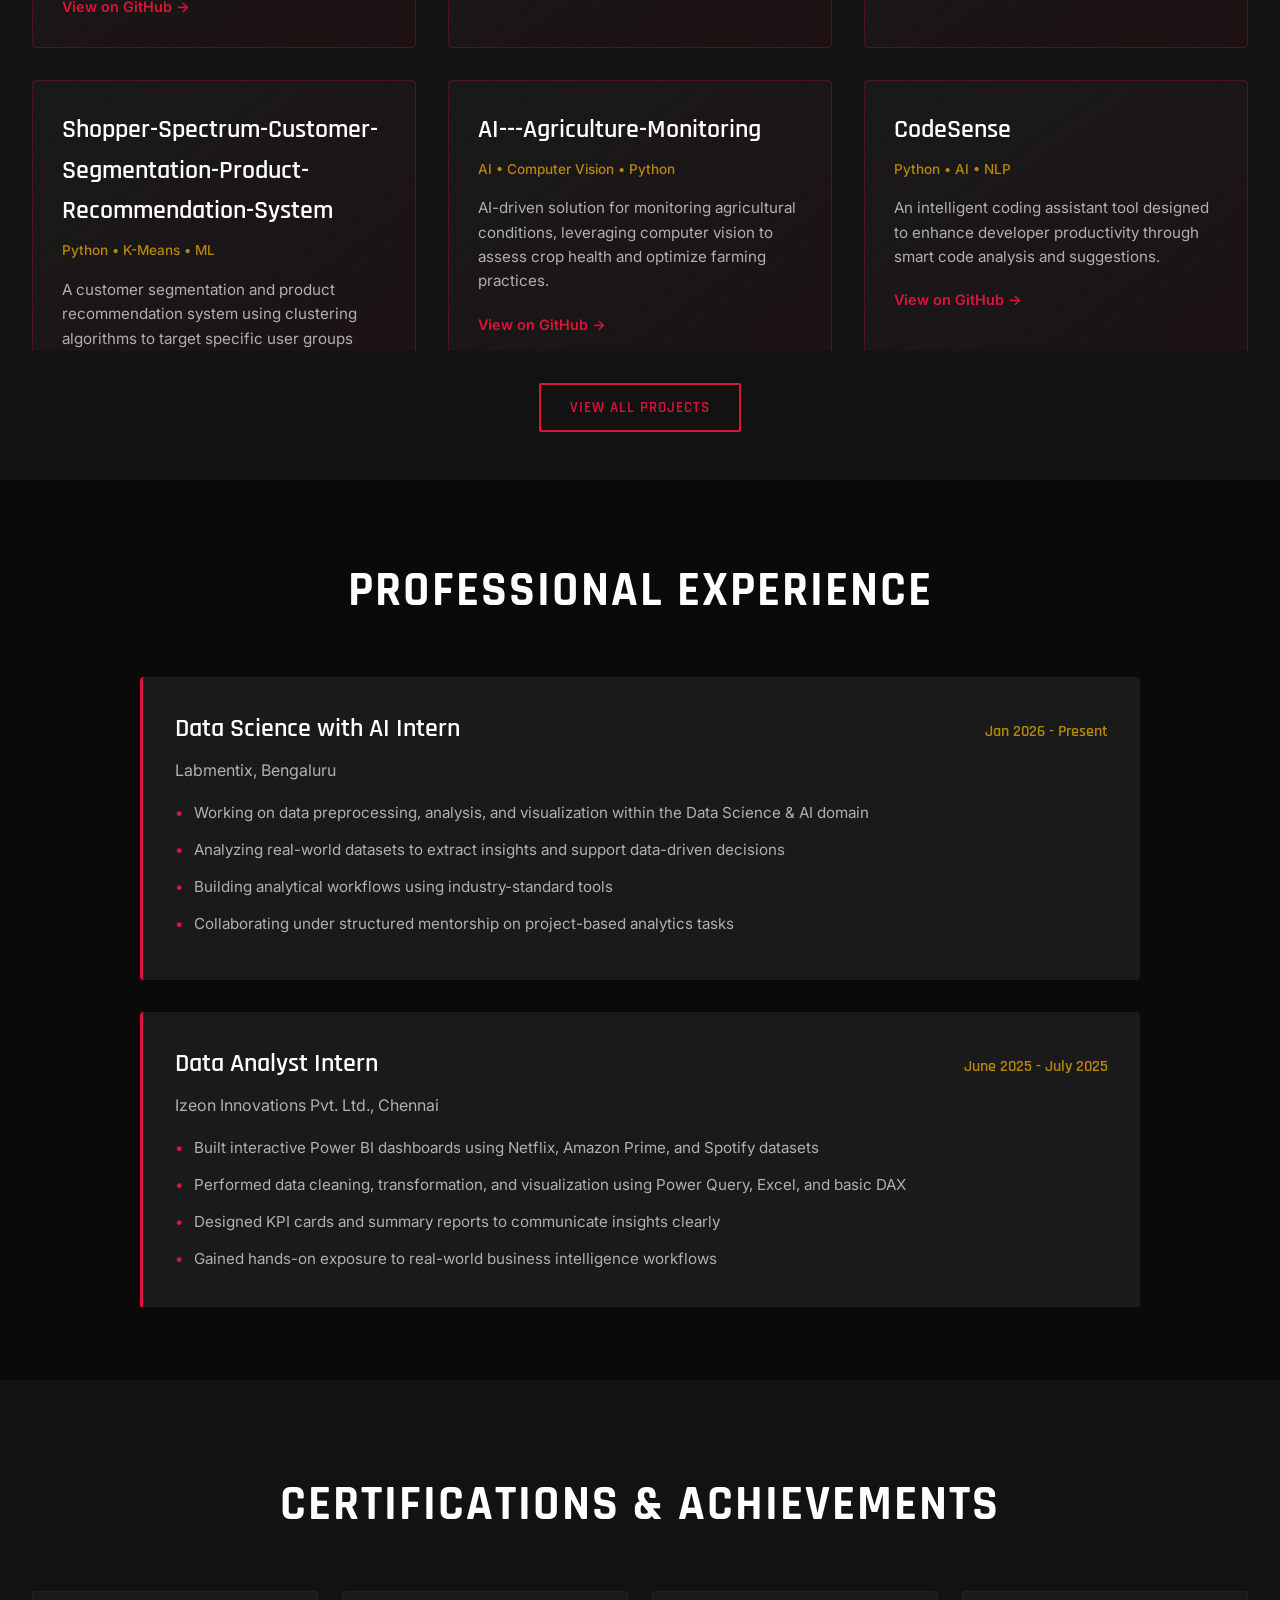
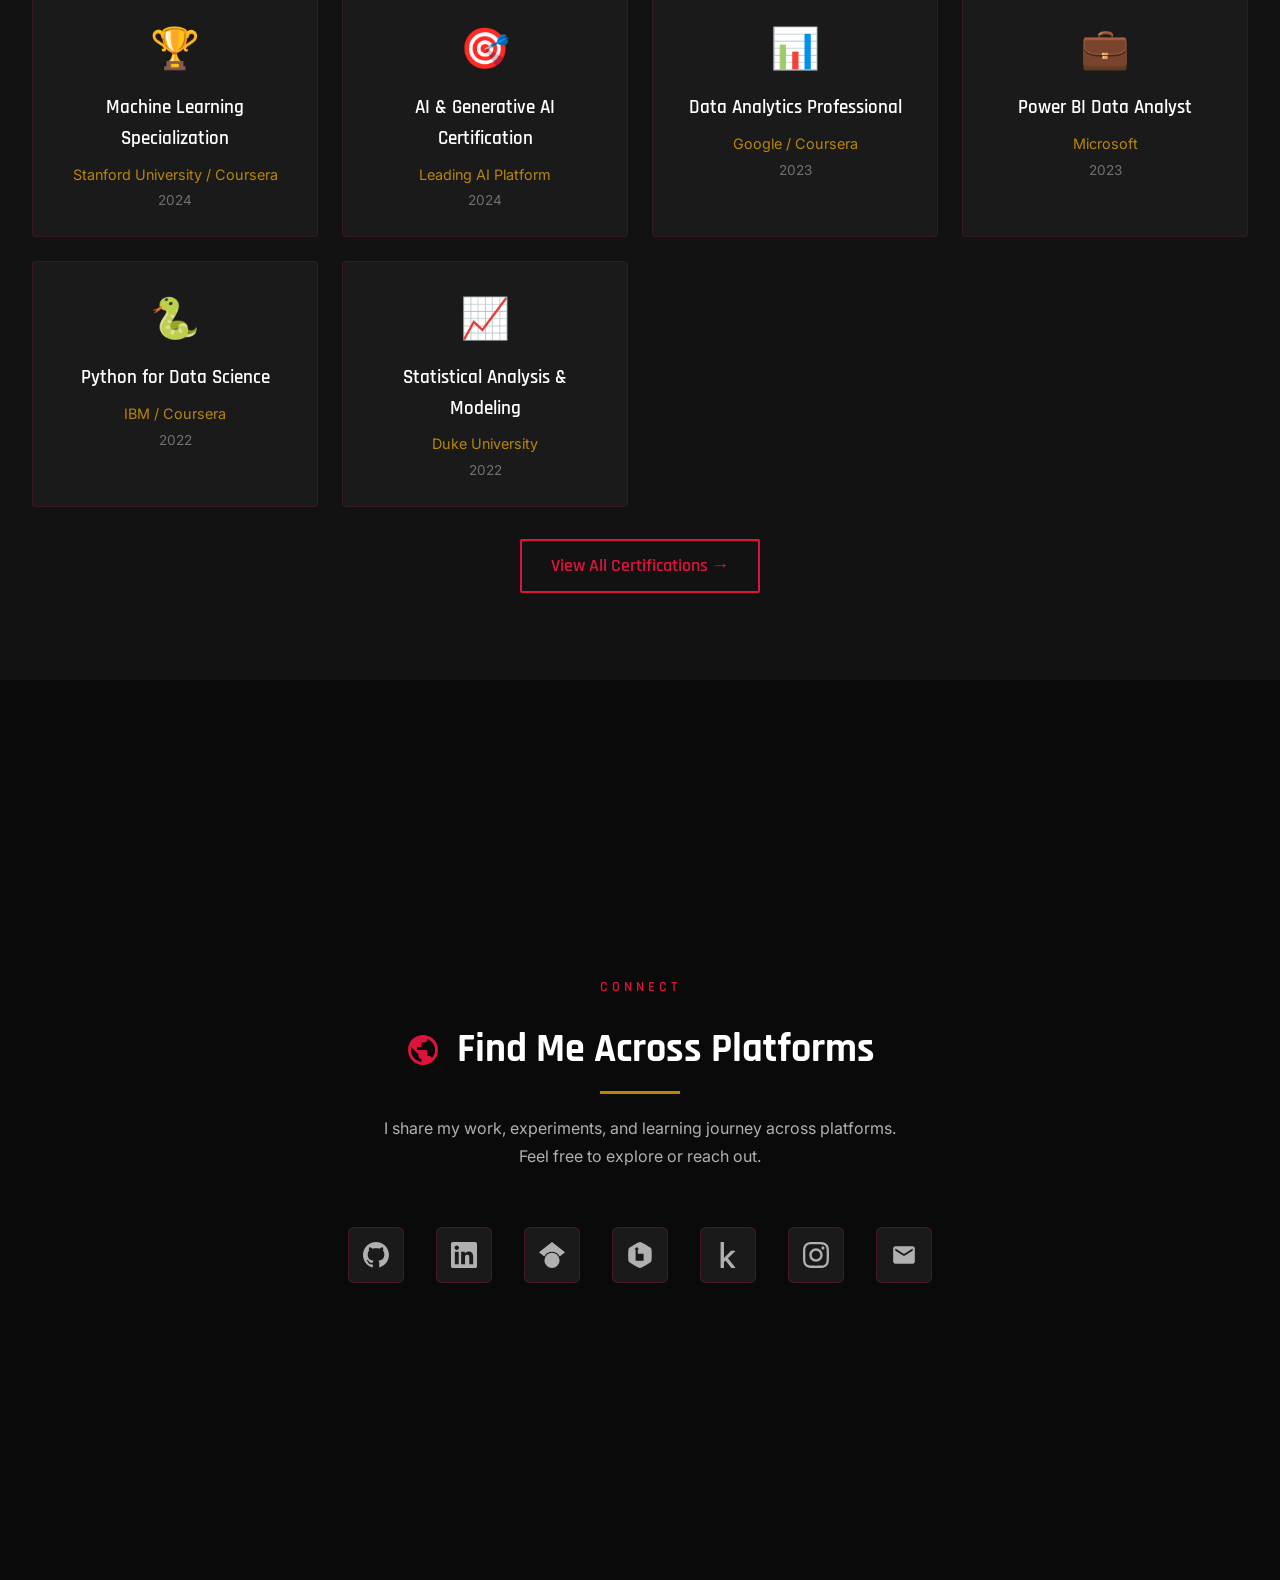
==== commit 0d21faa2: "Update portfolio projects and contact info" ====
--- a/index.html
+++ b/index.html
@@ -175,69 +175,264 @@
         <section id="projects" class="section">
             <div class="section-content">
                 <h2 class="section-title">Featured Projects</h2>
-                <div class="projects-grid">
-
-                    <div class="project-card">
-                        <div class="project-header">
-                            <h3 class="project-title">Predictive Analytics Dashboard</h3>
-                            <div class="project-tech">Python • Machine Learning • Power BI</div>
+
+                <!-- Featured Projects (High Priority) -->
+                <div class="projects-grid featured-projects-grid">
+
+                    <div class="project-card featured">
+                        <div class="project-header">
+                            <h3 class="project-title">CiniMind---AI-Movie-Recommender</h3>
+                            <div class="project-tech">Python • Machine Learning • NLP</div>
                         </div>
                         <p class="project-description">
-                            Developed an end-to-end predictive analytics solution that forecasts business metrics with
-                            95% accuracy.
-                            Implemented advanced ML algorithms and created interactive dashboards for stakeholder
-                            decision-making.
-                        </p>
-                        <div class="project-links">
-                            <a href="#" class="project-link">View Details →</a>
-                        </div>
-                    </div>
-
-                    <div class="project-card">
-                        <div class="project-header">
-                            <h3 class="project-title">AI-Powered Customer Segmentation</h3>
-                            <div class="project-tech">Python • AI • Data Mining</div>
+                            An intelligent AI-powered movie recommendation system utilizing machine learning and natural
+                            language processing to suggest personalized content.
+                        </p>
+                        <div class="project-links">
+                            <a href="https://github.com/Pradxpk-88/CiniMind---AI-Movie-Recommender" class="project-link"
+                                target="_blank">View on GitHub →</a>
+                        </div>
+                    </div>
+
+                    <div class="project-card featured">
+                        <div class="project-header">
+                            <h3 class="project-title">Prime_Dashboards</h3>
+                            <div class="project-tech">Power BI • Data Visualization • Analytics</div>
                         </div>
                         <p class="project-description">
-                            Built an intelligent customer segmentation system using unsupervised learning techniques.
-                            Identified distinct customer personas, enabling targeted marketing strategies and 30%
-                            increase in engagement.
-                        </p>
-                        <div class="project-links">
-                            <a href="#" class="project-link">View Details →</a>
-                        </div>
-                    </div>
-
-                    <div class="project-card">
-                        <div class="project-header">
-                            <h3 class="project-title">Generative AI Content System</h3>
-                            <div class="project-tech">Gen AI • NLP • Python</div>
+                            Comprehensive business intelligence dashboards designed to visualize key performance metrics
+                            and drive data-informed decision making.
+                        </p>
+                        <div class="project-links">
+                            <a href="https://github.com/Pradxpk-88/Prime_Dashboards" class="project-link"
+                                target="_blank">View on GitHub →</a>
+                        </div>
+                    </div>
+
+                    <div class="project-card featured">
+                        <div class="project-header">
+                            <h3 class="project-title">zomato-data-analysis</h3>
+                            <div class="project-tech">Python • Pandas • EDA</div>
                         </div>
                         <p class="project-description">
-                            Designed and deployed a generative AI system for automated content creation and analysis.
-                            Leveraged state-of-the-art NLP models to process and generate human-like text with
-                            contextual accuracy.
-                        </p>
-                        <div class="project-links">
-                            <a href="#" class="project-link">View Details →</a>
-                        </div>
-                    </div>
-
-                    <div class="project-card">
-                        <div class="project-header">
-                            <h3 class="project-title">Real-Time Data Pipeline</h3>
-                            <div class="project-tech">Python • SQL • ETL</div>
+                            In-depth exploratory data analysis of Zomato's dataset to uncover restaurant trends,
+                            customer preferences, and market insights.
+                        </p>
+                        <div class="project-links">
+                            <a href="https://github.com/Pradxpk-88/zomato-data-analysis" class="project-link"
+                                target="_blank">View on GitHub →</a>
+                        </div>
+                    </div>
+
+                    <div class="project-card featured">
+                        <div class="project-header">
+                            <h3 class="project-title">
+                                Shopper-Spectrum-Customer-Segmentation-Product-Recommendation-System</h3>
+                            <div class="project-tech">Python • K-Means • ML</div>
                         </div>
                         <p class="project-description">
-                            Architected a scalable real-time data pipeline for processing large-scale data streams.
-                            Optimized data flow and implemented robust error handling, reducing processing time by 60%.
-                        </p>
-                        <div class="project-links">
-                            <a href="#" class="project-link">View Details →</a>
-                        </div>
-                    </div>
-
-                </div>
+                            A customer segmentation and product recommendation system using clustering algorithms to
+                            target specific user groups effectively.
+                        </p>
+                        <div class="project-links">
+                            <a href="https://github.com/Pradxpk-88/Shopper-Spectrum-Customer-Segmentation-Product-Recommendation-System"
+                                class="project-link" target="_blank">View on GitHub →</a>
+                        </div>
+                    </div>
+
+                    <div class="project-card featured">
+                        <div class="project-header">
+                            <h3 class="project-title">AI---Agriculture-Monitoring</h3>
+                            <div class="project-tech">AI • Computer Vision • Python</div>
+                        </div>
+                        <p class="project-description">
+                            AI-driven solution for monitoring agricultural conditions, leveraging computer vision to
+                            assess crop health and optimize farming practices.
+                        </p>
+                        <div class="project-links">
+                            <a href="https://github.com/Pradxpk-88/AI---Agriculture-Monitoring" class="project-link"
+                                target="_blank">View on GitHub →</a>
+                        </div>
+                    </div>
+
+                    <div class="project-card featured">
+                        <div class="project-header">
+                            <h3 class="project-title">CodeSense</h3>
+                            <div class="project-tech">Python • AI • NLP</div>
+                        </div>
+                        <p class="project-description">
+                            An intelligent coding assistant tool designed to enhance developer productivity through
+                            smart code analysis and suggestions.
+                        </p>
+                        <div class="project-links">
+                            <a href="https://github.com/Pradxpk-88/CodeSense" class="project-link" target="_blank">View
+                                on GitHub →</a>
+                        </div>
+                    </div>
+
+
+                    <div class="project-card featured">
+                        <div class="project-header">
+                            <h3 class="project-title">Leonify-SpotifyClone-</h3>
+                            <div class="project-tech">Web Development</div>
+                        </div>
+                        <p class="project-description">A responsive music streaming application clone.</p>
+                        <div class="project-links">
+                            <a href="https://github.com/Pradxpk-88/Leonify-SpotifyClone-" class="project-link"
+                                target="_blank">View on GitHub →</a>
+                        </div>
+                    </div>
+
+                    <div class="project-card featured">
+                        <div class="project-header">
+                            <h3 class="project-title">OODDO-Globe-Trotter</h3>
+                            <div class="project-tech">Web Development</div>
+                        </div>
+                        <p class="project-description">Travel and exploration application project.</p>
+                        <div class="project-links">
+                            <a href="https://github.com/Pradxpk-88/OODDO-Globe-Trotter" class="project-link"
+                                target="_blank">View on GitHub →</a>
+                        </div>
+                    </div>
+
+                </div>
+
+                <!-- Toggle Button -->
+                <div class="view-all-btn-container">
+                    <button id="toggle-projects-btn" class="btn btn-outline">View All Projects</button>
+                </div>
+
+                <!-- All Other Projects (Hidden by Default) -->
+                <div id="all-projects-container" class="all-projects-container">
+                    <div class="projects-grid all-projects-grid">
+
+                        <div class="project-card">
+                            <div class="project-header">
+                                <h3 class="project-title">RAG</h3>
+                                <div class="project-tech">GenAI • Python</div>
+                            </div>
+                            <p class="project-description">Retrieval Augmented Generation system implementation.</p>
+                            <div class="project-links">
+                                <a href="https://github.com/Pradxpk-88/RAG" class="project-link" target="_blank">GitHub
+                                    →</a>
+                            </div>
+                        </div>
+
+                        <div class="project-card">
+                            <div class="project-header">
+                                <h3 class="project-title">Agent_Demo</h3>
+                                <div class="project-tech">AI Agents • Python</div>
+                            </div>
+                            <p class="project-description">Demonstration of autonomous AI agent capabilities.</p>
+                            <div class="project-links">
+                                <a href="https://github.com/Pradxpk-88/Agent_Demo" class="project-link"
+                                    target="_blank">GitHub →</a>
+                            </div>
+                        </div>
+
+                        <div class="project-card">
+                            <div class="project-header">
+                                <h3 class="project-title">Machine-Learning-Practice</h3>
+                                <div class="project-tech">Python • ML</div>
+                            </div>
+                            <p class="project-description">Collection of machine learning algorithms and experiments.
+                            </p>
+                            <div class="project-links">
+                                <a href="https://github.com/Pradxpk-88/Machine-Learning-Practice" class="project-link"
+                                    target="_blank">GitHub →</a>
+                            </div>
+                        </div>
+
+                        <div class="project-card">
+                            <div class="project-header">
+                                <h3 class="project-title">hands-on_demo_on_NN</h3>
+                                <div class="project-tech">Deep Learning • Python</div>
+                            </div>
+                            <p class="project-description">Hands-on demonstrations of Neural Network concepts.</p>
+                            <div class="project-links">
+                                <a href="https://github.com/Pradxpk-88/hands-on_demo_on_NN" class="project-link"
+                                    target="_blank">GitHub →</a>
+                            </div>
+                        </div>
+
+                        <div class="project-card">
+                            <div class="project-header">
+                                <h3 class="project-title">XOR_Why_Deep_Learning_Exists</h3>
+                                <div class="project-tech">Deep Learning • Theory</div>
+                            </div>
+                            <p class="project-description">Exploration of the XOR problem and Deep Learning
+                                fundamentals.</p>
+                            <div class="project-links">
+                                <a href="https://github.com/Pradxpk-88/XOR_Why_Deep_Learning_Exists"
+                                    class="project-link" target="_blank">GitHub →</a>
+                            </div>
+                        </div>
+
+                        <div class="project-card">
+                            <div class="project-header">
+                                <h3 class="project-title">XorLogicUsingDNN</h3>
+                                <div class="project-tech">Deep Learning • Python</div>
+                            </div>
+                            <p class="project-description">Implementation of XOR logic using Deep Neural Networks.</p>
+                            <div class="project-links">
+                                <a href="https://github.com/Pradxpk-88/XorLogicUsingDNN" class="project-link"
+                                    target="_blank">GitHub →</a>
+                            </div>
+                        </div>
+
+
+
+                        <div class="project-card">
+                            <div class="project-header">
+                                <h3 class="project-title">TerraTech</h3>
+                                <div class="project-tech">Full Stack • AI</div>
+                            </div>
+                            <p class="project-description">Agricultural technology platform with AI integration.</p>
+                            <div class="project-links">
+                                <a href="https://github.com/Pradxpk-88/TerraTech" class="project-link"
+                                    target="_blank">GitHub →</a>
+                            </div>
+                        </div>
+
+                        <div class="project-card">
+                            <div class="project-header">
+                                <h3 class="project-title">TicTacToe</h3>
+                                <div class="project-tech">JavaScript • Game Dev</div>
+                            </div>
+                            <p class="project-description">Classic Tic Tac Toe game implementation.</p>
+                            <div class="project-links">
+                                <a href="https://github.com/Pradxpk-88/TicTacToe" class="project-link"
+                                    target="_blank">GitHub →</a>
+                            </div>
+                        </div>
+
+                        <div class="project-card">
+                            <div class="project-header">
+                                <h3 class="project-title">Portfolio_Pk001</h3>
+                                <div class="project-tech">HTML • CSS</div>
+                            </div>
+                            <p class="project-description">Previous version of personal portfolio website.</p>
+                            <div class="project-links">
+                                <a href="https://github.com/Pradxpk-88/Portfolio_Pk001" class="project-link"
+                                    target="_blank">GitHub →</a>
+                            </div>
+                        </div>
+
+                        <div class="project-card">
+                            <div class="project-header">
+                                <h3 class="project-title">pradeep-web</h3>
+                                <div class="project-tech">Web Development</div>
+                            </div>
+                            <p class="project-description">Current personal portfolio repository.</p>
+                            <div class="project-links">
+                                <a href="https://github.com/Pradxpk-88/pradeep-web" class="project-link"
+                                    target="_blank">GitHub →</a>
+                            </div>
+                        </div>
+
+                    </div>
+                </div>
+
             </div>
         </section>
 
@@ -357,49 +552,49 @@
                     </p>
                 </div>
                 <div class="contact-icons">
-                    <a href="https://github.com/prathepkumarr" class="contact-icon-link" target="_blank"
+                    <a href="https://github.com/Pradxpk-88" class="contact-icon-link" target="_blank"
                         rel="noopener noreferrer" aria-label="GitHub">
                         <svg viewBox="0 0 24 24" fill="currentColor" xmlns="http://www.w3.org/2000/svg">
                             <path
                                 d="M12 0C5.37 0 0 5.37 0 12c0 5.31 3.435 9.795 8.205 11.385.6.105.825-.255.825-.57 0-.285-.015-1.23-.015-2.235-3.015.555-3.795-.735-4.035-1.41-.135-.345-.72-1.41-1.23-1.695-.42-.225-1.02-.78-.015-.795.945-.015 1.62.87 1.845 1.23 1.08 1.815 2.805 1.305 3.495.99.105-.78.42-1.305.765-1.605-2.67-.3-5.46-1.335-5.46-5.925 0-1.305.465-2.385 1.23-3.225-.12-.3-.54-1.53.12-3.18 0 0 1.005-.315 3.3 1.23.96-.27 1.98-.405 3-.405s2.04.135 3 .405c2.295-1.56 3.3-1.23 3.3-1.23.66 1.65.24 2.88.12 3.18.765.84 1.23 1.905 1.23 3.225 0 4.605-2.805 5.625-5.475 5.925.435.375.81 1.095.81 2.22 0 1.605-.015 2.895-.015 3.3 0 .315.225.69.825.57A12.02 12.02 0 0024 12c0-6.63-5.37-12-12-12z" />
                         </svg>
                     </a>
-                    <a href="https://linkedin.com/in/prathepkumarr" class="contact-icon-link" target="_blank"
-                        rel="noopener noreferrer" aria-label="LinkedIn">
+                    <a href="https://www.linkedin.com/in/prathep-kumar-r-465734292/" class="contact-icon-link"
+                        target="_blank" rel="noopener noreferrer" aria-label="LinkedIn">
                         <svg viewBox="0 0 24 24" fill="currentColor" xmlns="http://www.w3.org/2000/svg">
                             <path
                                 d="M20.447 20.452h-3.554v-5.569c0-1.328-.027-3.037-1.852-3.037-1.853 0-2.136 1.445-2.136 2.939v5.667H9.351V9h3.414v1.561h.046c.477-.9 1.637-1.85 3.37-1.85 3.601 0 4.267 2.37 4.267 5.455v6.286zM5.337 7.433c-1.144 0-2.063-.926-2.063-2.065 0-1.138.92-2.063 2.063-2.063 1.14 0 2.064.925 2.064 2.063 0 1.139-.925 2.065-2.064 2.065zm1.782 13.019H3.555V9h3.564v11.452zM22.225 0H1.771C.792 0 0 .774 0 1.729v20.542C0 23.227.792 24 1.771 24h20.451C23.2 24 24 23.227 24 22.271V1.729C24 .774 23.2 0 22.222 0h.003z" />
                         </svg>
                     </a>
-                    <a href="https://scholar.google.com" class="contact-icon-link" target="_blank"
+                    <a href="https://myaccount.google.com/?hl=en&pli=1" class="contact-icon-link" target="_blank"
                         rel="noopener noreferrer" aria-label="Google Scholar">
                         <svg viewBox="0 0 24 24" fill="currentColor" xmlns="http://www.w3.org/2000/svg">
                             <path
                                 d="M12 24a7 7 0 110-14 7 7 0 010 14zm0-24L0 9.5l4.838 3.94A8 8 0 0112 9a8 8 0 017.162 4.44L24 9.5z" />
                         </svg>
                     </a>
-                    <a href="https://www.hackerrank.com/prathepkumarr" class="contact-icon-link" target="_blank"
-                        rel="noopener noreferrer" aria-label="HackerRank">
+                    <a href="https://www.hackerrank.com/profile/pradeepkumar_pk5" class="contact-icon-link"
+                        target="_blank" rel="noopener noreferrer" aria-label="HackerRank">
                         <svg viewBox="0 0 24 24" fill="currentColor" xmlns="http://www.w3.org/2000/svg">
                             <path
                                 d="M12 0c1.285 0 9.75 4.886 10.392 6 .645 1.115.645 10.885 0 12S13.287 24 12 24s-9.75-4.885-10.395-6c-.641-1.115-.641-10.885 0-12C2.25 4.886 10.715 0 12 0zm2.295 6.799c-.141 0-.258.115-.258.258v3.875H9.963V6.908h.701c.141 0 .254-.104.254-.258 0-.094-.049-.176-.123-.221L9.223 4.92c-.049-.063-.141-.109-.226-.109-.084 0-.16.045-.207.107L7.11 6.43c-.072.045-.12.126-.12.218 0 .157.115.258.255.258h.704l.008 10.035c0 .145.111.258.254.258h6.875c.141 0 .254-.115.254-.258v-6.02h-3.643V7.057c0-.141-.115-.258-.258-.258h-.144z" />
                         </svg>
                     </a>
-                    <a href="https://www.kaggle.com/prathepkumarr" class="contact-icon-link" target="_blank"
+                    <a href="https://www.kaggle.com/pradeepkumarr88" class="contact-icon-link" target="_blank"
                         rel="noopener noreferrer" aria-label="Kaggle">
                         <svg viewBox="0 0 24 24" fill="currentColor" xmlns="http://www.w3.org/2000/svg">
                             <path
                                 d="M18.825 23.859c-.022.092-.117.141-.281.141h-3.139c-.187 0-.351-.082-.492-.248l-5.178-6.589-1.448 1.374v5.111c0 .235-.117.352-.351.352H5.505c-.236 0-.354-.117-.354-.352V.353c0-.233.118-.353.354-.353h2.431c.234 0 .351.12.351.353v14.343l6.203-6.272c.165-.165.33-.246.495-.246h3.239c.144 0 .236.06.285.18.046.149.034.255-.036.315l-6.555 6.344 6.836 8.507c.095.104.117.208.07.358" />
                         </svg>
                     </a>
-                    <a href="https://www.instagram.com/prathepkumarr" class="contact-icon-link" target="_blank"
+                    <a href="https://www.instagram.com/pradxpk._/" class="contact-icon-link" target="_blank"
                         rel="noopener noreferrer" aria-label="Instagram">
                         <svg viewBox="0 0 24 24" fill="currentColor" xmlns="http://www.w3.org/2000/svg">
                             <path
                                 d="M12 0C8.74 0 8.333.015 7.053.072 5.775.132 4.905.333 4.14.63c-.789.306-1.459.717-2.126 1.384S.935 3.35.63 4.14C.333 4.905.131 5.775.072 7.053.012 8.333 0 8.74 0 12s.015 3.667.072 4.947c.06 1.277.261 2.148.558 2.913.306.788.717 1.459 1.384 2.126.667.666 1.336 1.079 2.126 1.384.766.296 1.636.499 2.913.558C8.333 23.988 8.74 24 12 24s3.667-.015 4.947-.072c1.277-.06 2.148-.262 2.913-.558.788-.306 1.459-.718 2.126-1.384.666-.667 1.079-1.335 1.384-2.126.296-.765.499-1.636.558-2.913.06-1.28.072-1.687.072-4.947s-.015-3.667-.072-4.947c-.06-1.277-.262-2.149-.558-2.913-.306-.789-.718-1.459-1.384-2.126C21.319 1.347 20.651.935 19.86.63c-.765-.297-1.636-.499-2.913-.558C15.667.012 15.26 0 12 0zm0 2.16c3.203 0 3.585.016 4.85.071 1.17.055 1.805.249 2.227.415.562.217.96.477 1.382.896.419.42.679.819.896 1.381.164.422.36 1.057.413 2.227.057 1.266.07 1.646.07 4.85s-.015 3.585-.074 4.85c-.061 1.17-.256 1.805-.421 2.227-.224.562-.479.96-.899 1.382-.419.419-.824.679-1.38.896-.42.164-1.065.36-2.235.413-1.274.057-1.649.07-4.859.07-3.211 0-3.586-.015-4.859-.074-1.171-.061-1.816-.256-2.236-.421-.569-.224-.96-.479-1.379-.899-.421-.419-.69-.824-.9-1.38-.165-.42-.359-1.065-.42-2.235-.045-1.26-.061-1.649-.061-4.844 0-3.196.016-3.586.061-4.861.061-1.17.255-1.814.42-2.234.21-.57.479-.96.9-1.381.419-.419.81-.689 1.379-.898.42-.166 1.051-.361 2.221-.421 1.275-.045 1.65-.06 4.859-.06l.045.03zm0 3.678c-3.405 0-6.162 2.76-6.162 6.162 0 3.405 2.76 6.162 6.162 6.162 3.405 0 6.162-2.76 6.162-6.162 0-3.405-2.76-6.162-6.162-6.162zM12 16c-2.21 0-4-1.79-4-4s1.79-4 4-4 4 1.79 4 4-1.79 4-4 4zm7.846-10.405c0 .795-.646 1.44-1.44 1.44-.795 0-1.44-.646-1.44-1.44 0-.794.646-1.439 1.44-1.439.793-.001 1.44.645 1.44 1.439z" />
                         </svg>
                     </a>
-                    <a href="mailto:prathepkumar@email.com" class="contact-icon-link" aria-label="Email">
+                    <a href="mailto:pradeepkumar.pk8921@gmail.com" class="contact-icon-link" aria-label="Email">
                         <svg viewBox="0 0 24 24" fill="currentColor" xmlns="http://www.w3.org/2000/svg">
                             <path
                                 d="M20 4H4c-1.1 0-1.99.9-1.99 2L2 18c0 1.1.9 2 2 2h16c1.1 0 2-.9 2-2V6c0-1.1-.9-2-2-2zm0 4l-8 5-8-5V6l8 5 8-5v2z" />
--- a/styles.css
+++ b/styles.css
@@ -484,6 +484,70 @@
 
 .project-link:hover {
     color: var(--color-primary-light);
+}
+
+/* Featured Projects Specifics */
+.featured-projects-grid {
+    margin-bottom: 2rem;
+}
+
+.project-card.featured {
+    border: 1px solid rgba(220, 20, 60, 0.25);
+    background: linear-gradient(145deg, var(--color-bg-tertiary) 0%, rgba(220, 20, 60, 0.05) 100%);
+    min-height: 280px;
+    /* Ensure some height consistency */
+}
+
+.project-card.featured .project-title {
+    font-size: 1.6rem;
+}
+
+/* View All Button */
+.view-all-btn-container {
+    text-align: center;
+    margin: 2rem 0;
+}
+
+/* All Projects Container (Hidden initially) */
+.all-projects-container {
+    display: none;
+    margin-top: 2rem;
+}
+
+.all-projects-container.visible {
+    display: block;
+    animation: fadeIn 0.6s cubic-bezier(0.16, 1, 0.3, 1);
+}
+
+/* Compact Grid for All Projects */
+.all-projects-grid {
+    grid-template-columns: repeat(auto-fit, minmax(250px, 1fr));
+    gap: 1.5rem;
+}
+
+.all-projects-grid .project-card {
+    padding: 1.5rem;
+}
+
+.all-projects-grid .project-title {
+    font-size: 1.2rem;
+}
+
+.all-projects-grid .project-description {
+    font-size: 0.9rem;
+    margin-bottom: 0.8rem;
+}
+
+@keyframes fadeIn {
+    from {
+        opacity: 0;
+        transform: translateY(20px);
+    }
+
+    to {
+        opacity: 1;
+        transform: translateY(0);
+    }
 }
 
 /* ===========================
